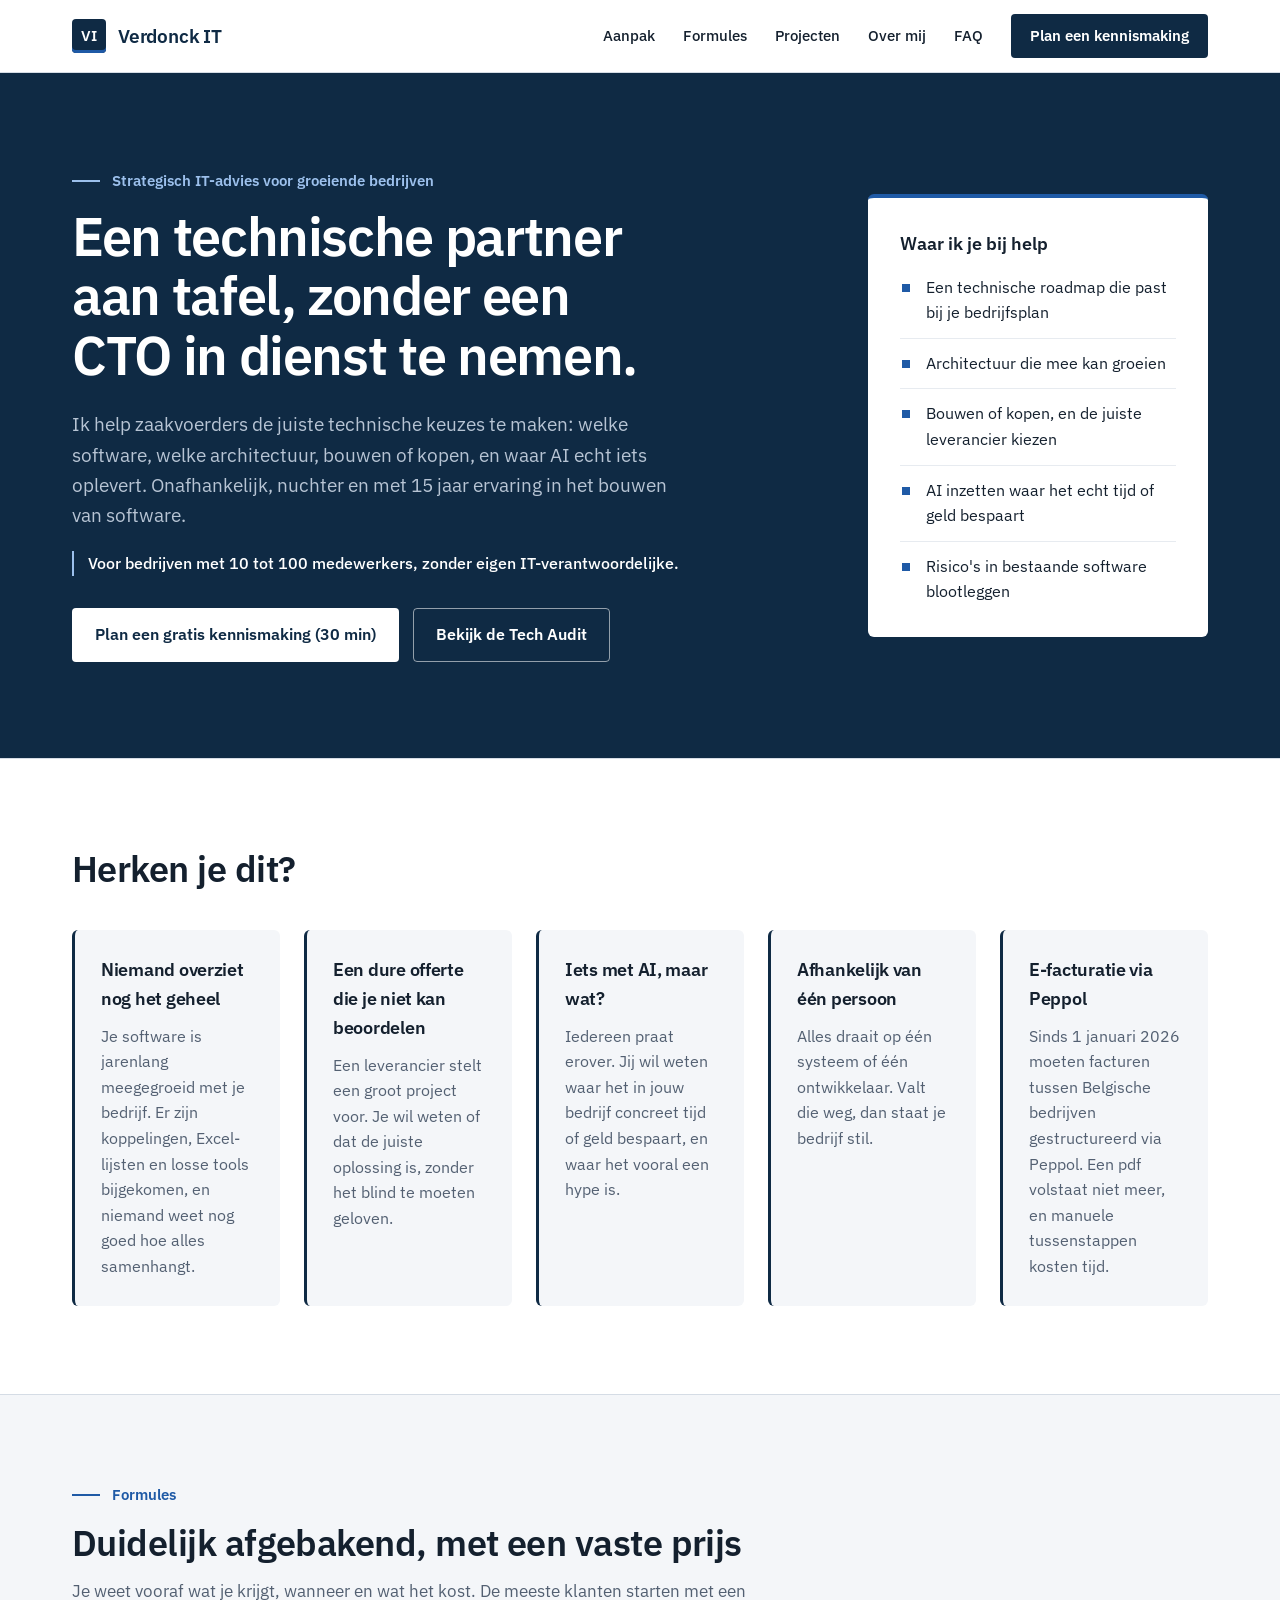
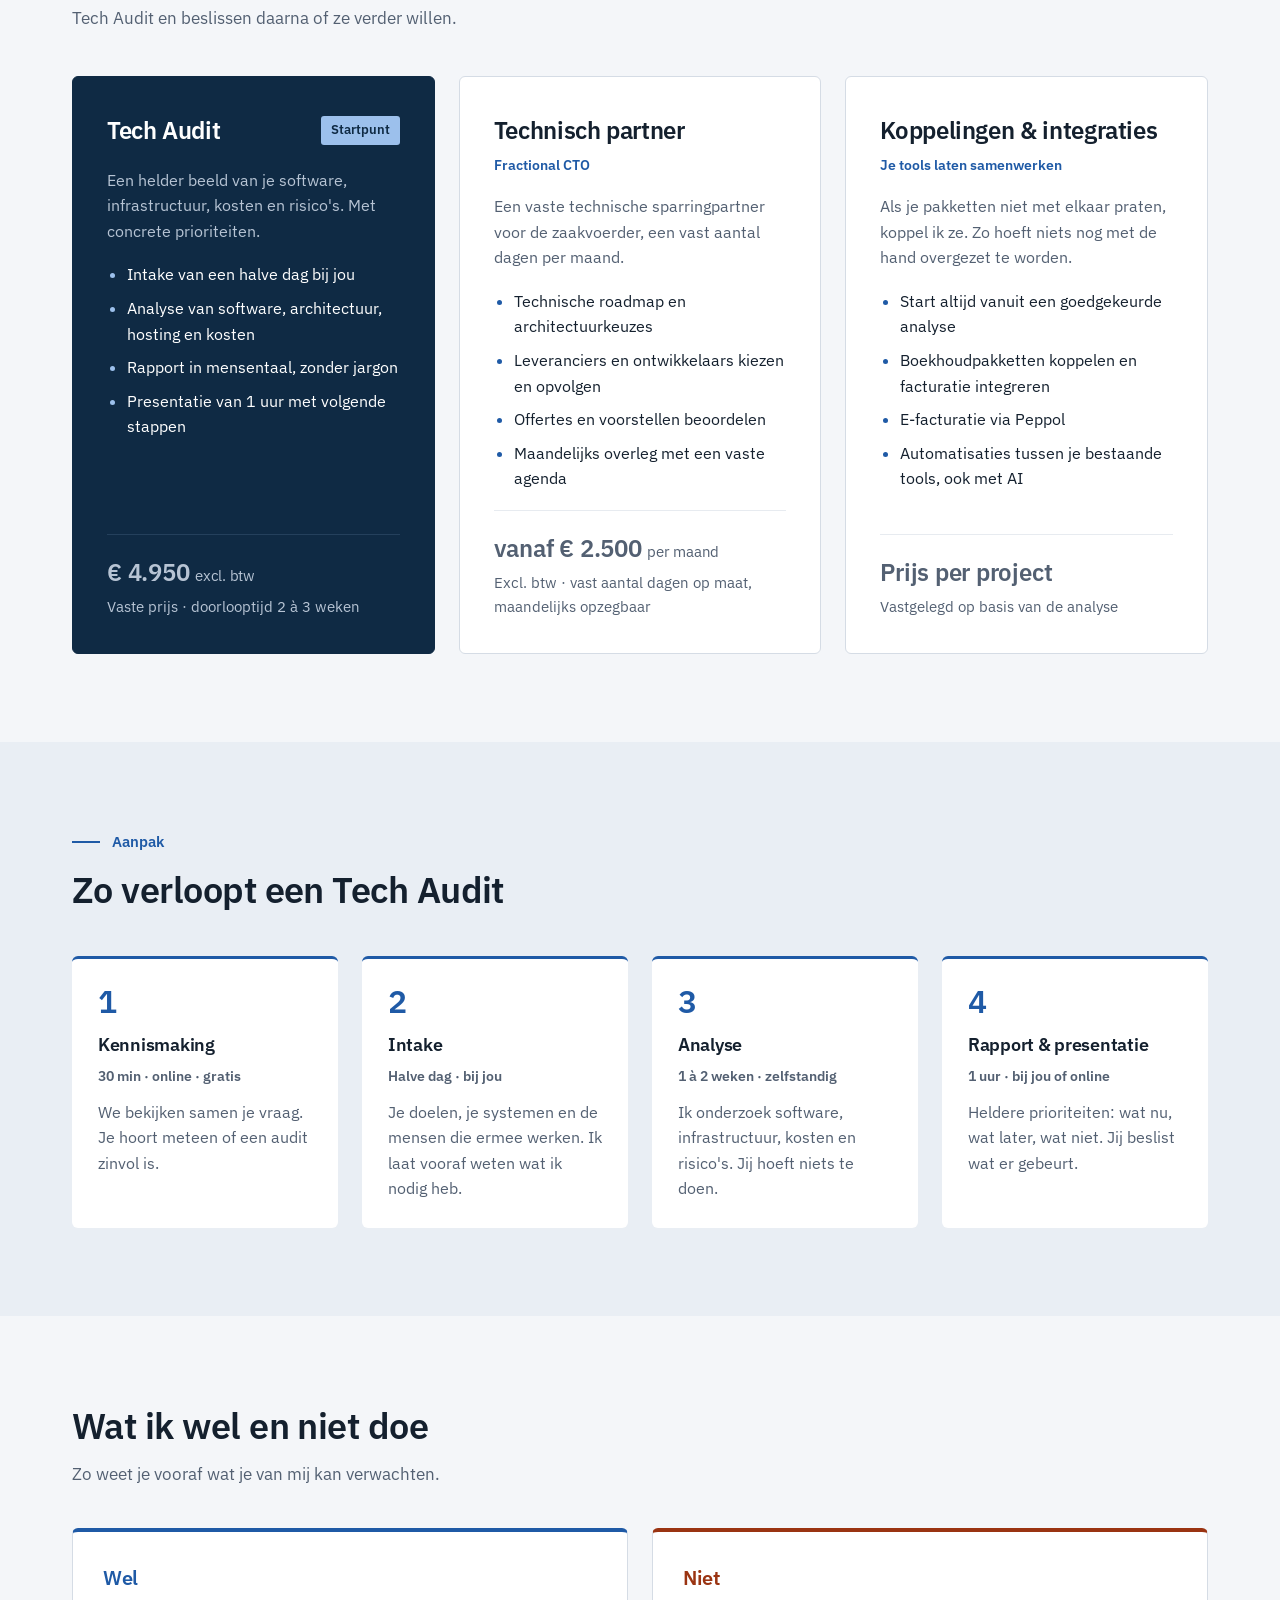
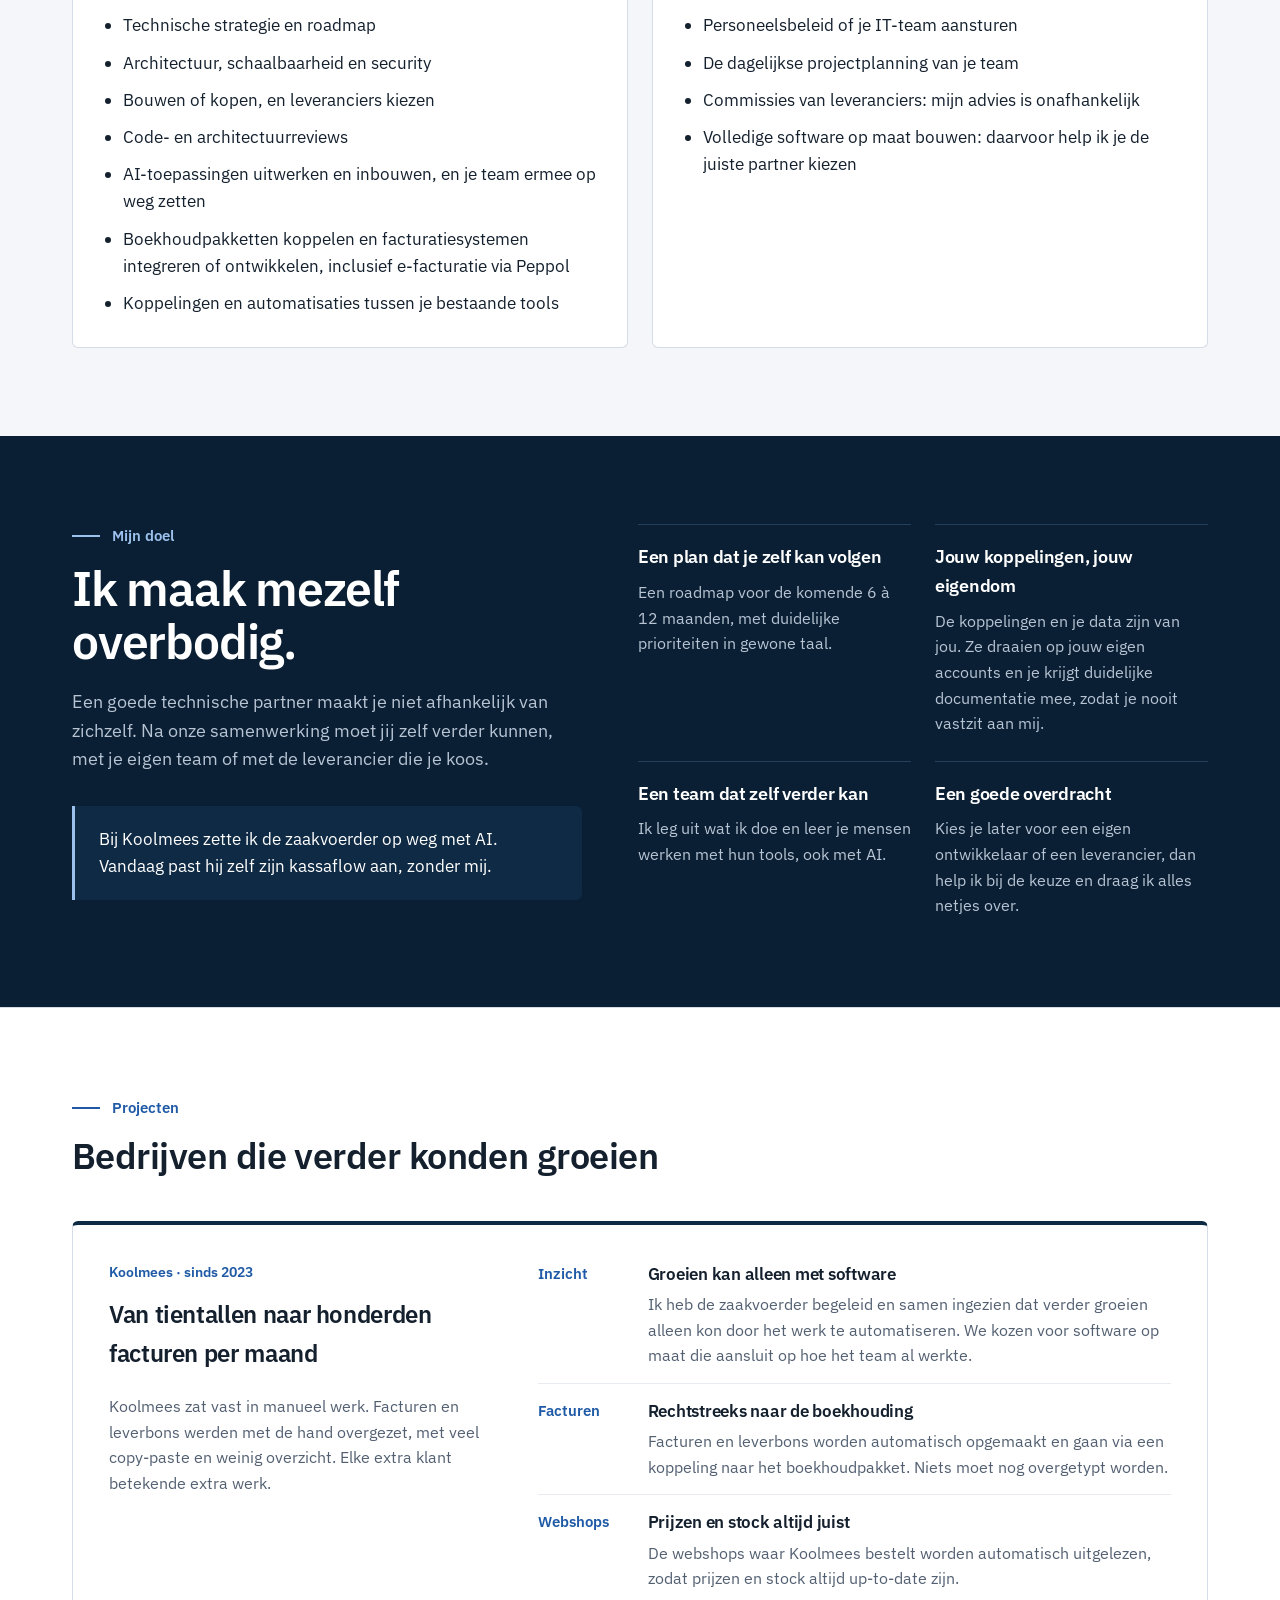
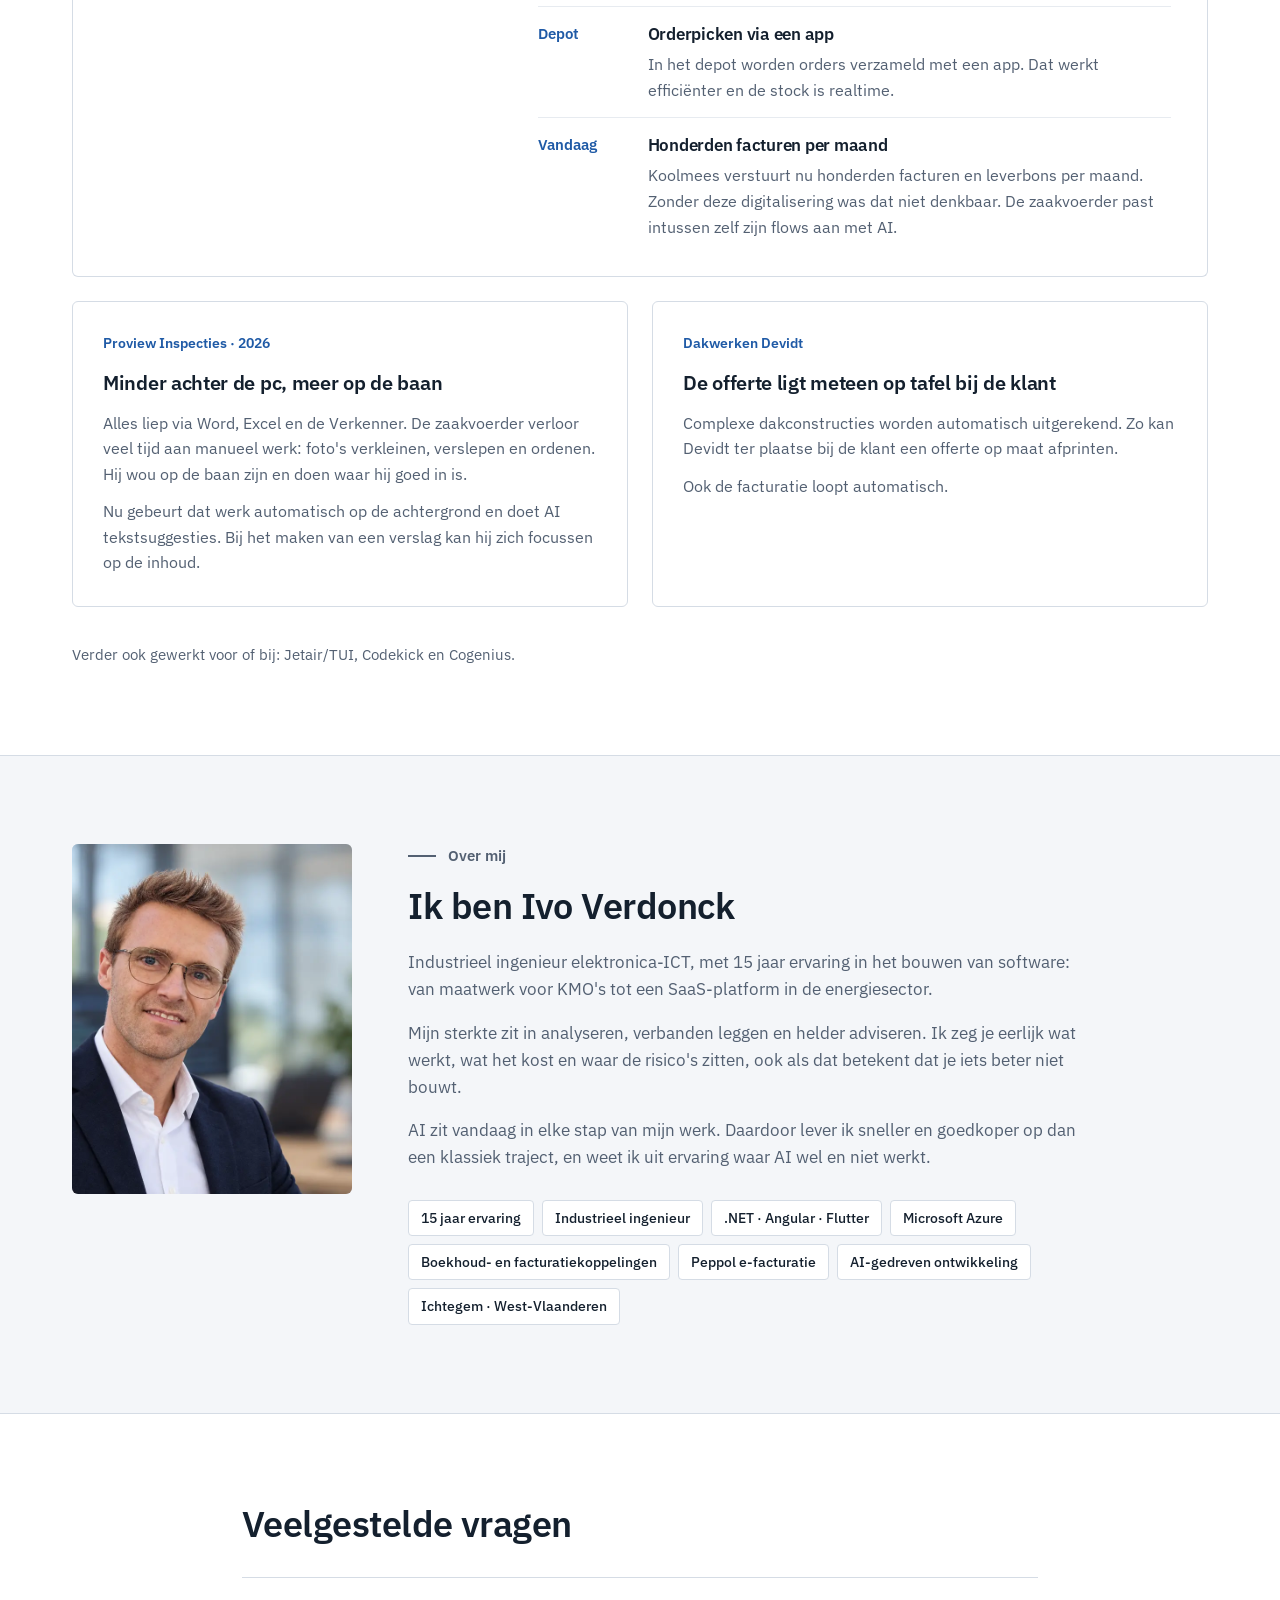
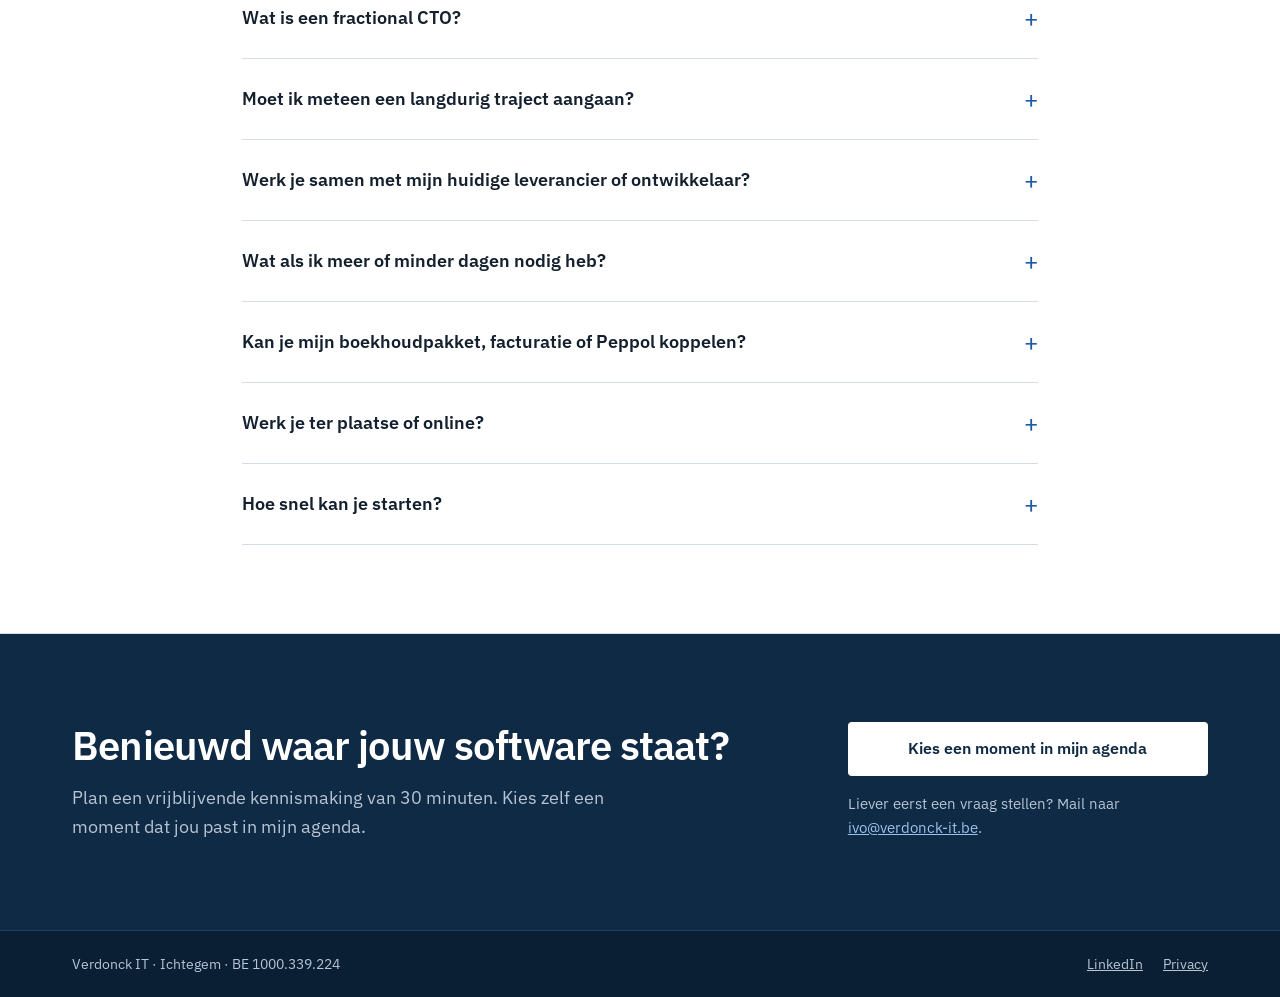
==== index.html @ 168a6f7f "Software op maat vervangen door koppelingen en integraties, corporate huisstijl en nieuwe favicon Co" ====
<!DOCTYPE html>
<html lang="nl">
<head>
  <meta charset="UTF-8">
  <meta name="viewport" content="width=device-width, initial-scale=1.0">
  <title>Verdonck IT · Strategisch IT-advies &amp; koppelingen voor KMO's</title>
  <meta name="description" content="Een technische partner aan tafel, zonder een CTO in dienst te nemen. Onafhankelijk IT-advies, Tech Audits en koppelingen tussen je tools voor KMO's in West-Vlaanderen.">
  <meta name="keywords" content="Verdonck IT, fractional CTO, IT-advies, tech audit, integraties, koppelingen, boekhoudkoppeling, facturatie, Peppol, e-facturatie, KMO, West-Vlaanderen, AI">
  <link rel="canonical" href="https://verdonck-it.be/">
  <link rel="icon" href="favicon.ico" sizes="any">
  <link rel="icon" href="favicon.svg" type="image/svg+xml">
  <link rel="apple-touch-icon" href="apple-touch-icon.png">
  <meta name="theme-color" content="#0F2A44">
  <meta property="og:type" content="website">
  <meta property="og:title" content="Verdonck IT · Strategisch IT-advies &amp; koppelingen">
  <meta property="og:description" content="Een technische partner aan tafel, zonder een CTO in dienst te nemen.">
  <meta property="og:url" content="https://verdonck-it.be/">
  <meta property="og:locale" content="nl_BE">
  <meta property="og:image" content="https://verdonck-it.be/assets/ivo.jpg">
  <link rel="preconnect" href="https://fonts.googleapis.com">
  <link rel="preconnect" href="https://fonts.gstatic.com" crossorigin>
  <link href="https://fonts.googleapis.com/css2?family=IBM+Plex+Sans:wght@400;500;600&display=swap" rel="stylesheet">
  <link rel="stylesheet" href="assets/site.css">
  <script type="application/ld+json">
  {
    "@context": "https://schema.org",
    "@type": "ProfessionalService",
    "name": "Verdonck IT",
    "url": "https://verdonck-it.be/",
    "email": "ivo@verdonck-it.be",
    "vatID": "BE1000339224",
    "founder": { "@type": "Person", "name": "Ivo Verdonck", "sameAs": "https://www.linkedin.com/in/ivoverdonck" },
    "address": { "@type": "PostalAddress", "addressLocality": "Ichtegem", "postalCode": "8480", "addressCountry": "BE" },
    "areaServed": "BE",
    "description": "Strategisch IT-advies, Tech Audits en koppelingen tussen bestaande tools voor groeiende bedrijven."
  }
  </script>
</head>
<body>
<a class="skip" href="#main">Naar de inhoud</a>

<header class="site-header">
  <nav class="container nav" aria-label="Hoofdmenu">
    <a href="#top" class="brand" aria-label="Verdonck IT, naar boven">
      <span class="brand-mark" aria-hidden="true">VI</span>
      <span class="brand-name">Verdonck IT</span>
    </a>
    <div class="nav-links">
      <a href="#aanpak">Aanpak</a>
      <a href="#formules">Formules</a>
      <a href="#projecten">Projecten</a>
      <a href="#over">Over mij</a>
      <a href="#faq">FAQ</a>
      <a href="https://cal.com/ivo-verdonck-w8bzwq/30min" class="btn btn-dark" target="_blank" rel="noopener">Plan een kennismaking</a>
    </div>
  </nav>
</header>

<main id="main">

  <!-- Hero -->
  <section id="top" class="hero-band">
  <div class="container hero">
    <div class="hero-main">
      <p class="eyebrow">Strategisch IT-advies voor groeiende bedrijven</p>
      <h1>Een technische partner aan tafel, zonder een CTO in dienst te nemen.</h1>
      <p class="intro">Ik help zaakvoerders de juiste technische keuzes te maken: welke software, welke architectuur, bouwen of kopen, en waar AI echt iets oplevert. Onafhankelijk, nuchter en met 15 jaar ervaring in het bouwen van software.</p>
      <p class="audience">Voor bedrijven met 10 tot 100 medewerkers, zonder eigen IT-verantwoordelijke.</p>
      <div class="actions">
        <a href="https://cal.com/ivo-verdonck-w8bzwq/30min" class="btn btn-primary" target="_blank" rel="noopener">Plan een gratis kennismaking (30 min)</a>
        <a href="#formules" class="btn btn-outline">Bekijk de Tech Audit</a>
      </div>
    </div>
    <aside class="help-card" aria-labelledby="help-title">
      <h2 id="help-title">Waar ik je bij help</h2>
      <ol class="help-list">
        <li>Een technische roadmap die past bij je bedrijfsplan</li>
        <li>Architectuur die mee kan groeien</li>
        <li>Bouwen of kopen, en de juiste leverancier kiezen</li>
        <li>AI inzetten waar het echt tijd of geld bespaart</li>
        <li>Risico's in bestaande software blootleggen</li>
      </ol>
    </aside>
  </div>
  </section>

  <!-- Herken je dit -->
  <section class="band">
    <div class="container section">
      <h2 class="h2" style="margin-bottom: 40px">Herken je dit?</h2>
      <div class="row problems">
        <div class="card-soft">
          <h3>Niemand overziet nog het geheel</h3>
          <p>Je software is jarenlang meegegroeid met je bedrijf. Er zijn koppelingen, Excel-lijsten en losse tools bijgekomen, en niemand weet nog goed hoe alles samenhangt.</p>
        </div>
        <div class="card-soft">
          <h3>Een dure offerte die je niet kan beoordelen</h3>
          <p>Een leverancier stelt een groot project voor. Je wil weten of dat de juiste oplossing is, zonder het blind te moeten geloven.</p>
        </div>
        <div class="card-soft">
          <h3>Iets met AI, maar wat?</h3>
          <p>Iedereen praat erover. Jij wil weten waar het in jouw bedrijf concreet tijd of geld bespaart, en waar het vooral een hype is.</p>
        </div>
        <div class="card-soft">
          <h3>Afhankelijk van één persoon</h3>
          <p>Alles draait op één systeem of één ontwikkelaar. Valt die weg, dan staat je bedrijf stil.</p>
        </div>
        <div class="card-soft">
          <h3>E-facturatie via Peppol</h3>
          <p>Sinds 1 januari 2026 moeten facturen tussen Belgische bedrijven gestructureerd via Peppol. Een pdf volstaat niet meer, en manuele tussenstappen kosten tijd.</p>
        </div>
      </div>
    </div>
  </section>

  <!-- Formules -->
  <section id="formules" class="container section">
    <p class="eyebrow">Formules</p>
    <h2 class="h2">Duidelijk afgebakend, met een vaste prijs</h2>
    <p class="lead">Je weet vooraf wat je krijgt, wanneer en wat het kost. De meeste klanten starten met een Tech Audit en beslissen daarna of ze verder willen.</p>
    <div class="row offers">

      <article class="card offer offer-featured">
        <div class="offer-top">
          <h3>Tech Audit</h3>
          <span class="badge">Startpunt</span>
        </div>
        <p>Een helder beeld van je software, infrastructuur, kosten en risico's. Met concrete prioriteiten.</p>
        <ul>
          <li>Intake van een halve dag bij jou</li>
          <li>Analyse van software, architectuur, hosting en kosten</li>
          <li>Rapport in mensentaal, zonder jargon</li>
          <li>Presentatie van 1 uur met volgende stappen</li>
        </ul>
        <div class="price">
          <p class="amount">€ 4.950 <small>excl. btw</small></p>
          <p class="note">Vaste prijs · doorlooptijd 2 à 3 weken</p>
        </div>
      </article>

      <article class="card offer">
        <div>
          <h3>Technisch partner</h3>
          <p class="sub">Fractional CTO</p>
        </div>
        <p>Een vaste technische sparringpartner voor de zaakvoerder, een vast aantal dagen per maand.</p>
        <ul>
          <li>Technische roadmap en architectuurkeuzes</li>
          <li>Leveranciers en ontwikkelaars kiezen en opvolgen</li>
          <li>Offertes en voorstellen beoordelen</li>
          <li>Maandelijks overleg met een vaste agenda</li>
        </ul>
        <div class="price">
          <p class="amount">vanaf € 2.500 <small>per maand</small></p>
          <p class="note">Excl. btw · vast aantal dagen op maat, maandelijks opzegbaar</p>
        </div>
      </article>

      <article class="card offer">
        <div>
          <h3>Koppelingen &amp; integraties</h3>
          <p class="sub">Je tools laten samenwerken</p>
        </div>
        <p>Als je pakketten niet met elkaar praten, koppel ik ze. Zo hoeft niets nog met de hand overgezet te worden.</p>
        <ul>
          <li>Start altijd vanuit een goedgekeurde analyse</li>
          <li>Boekhoudpakketten koppelen en facturatie integreren</li>
          <li>E-facturatie via Peppol</li>
          <li>Automatisaties tussen je bestaande tools, ook met AI</li>
        </ul>
        <div class="price">
          <p class="amount">Prijs per project</p>
          <p class="note">Vastgelegd op basis van de analyse</p>
        </div>
      </article>
    </div>
  </section>

  <!-- Aanpak -->
  <section id="aanpak" class="band-tint">
    <div class="container section">
      <p class="eyebrow">Aanpak</p>
      <h2 class="h2" style="margin-bottom: 44px">Zo verloopt een Tech Audit</h2>
      <div class="row steps">
        <div class="step">
          <p class="num">1</p>
          <h3>Kennismaking</h3>
          <p class="meta">30 min · online · gratis</p>
          <p>We bekijken samen je vraag. Je hoort meteen of een audit zinvol is.</p>
        </div>
        <div class="step">
          <p class="num">2</p>
          <h3>Intake</h3>
          <p class="meta">Halve dag · bij jou</p>
          <p>Je doelen, je systemen en de mensen die ermee werken. Ik laat vooraf weten wat ik nodig heb.</p>
        </div>
        <div class="step">
          <p class="num">3</p>
          <h3>Analyse</h3>
          <p class="meta">1 à 2 weken · zelfstandig</p>
          <p>Ik onderzoek software, infrastructuur, kosten en risico's. Jij hoeft niets te doen.</p>
        </div>
        <div class="step">
          <p class="num">4</p>
          <h3>Rapport &amp; presentatie</h3>
          <p class="meta">1 uur · bij jou of online</p>
          <p>Heldere prioriteiten: wat nu, wat later, wat niet. Jij beslist wat er gebeurt.</p>
        </div>
      </div>
    </div>
  </section>

  <!-- Wel / niet -->
  <section class="container section">
    <h2 class="h2">Wat ik wel en niet doe</h2>
    <p class="lead" style="margin-bottom: 40px">Zo weet je vooraf wat je van mij kan verwachten.</p>
    <div class="row scope">
      <div class="card yes">
        <h3>Wel</h3>
        <ul>
          <li>Technische strategie en roadmap</li>
          <li>Architectuur, schaalbaarheid en security</li>
          <li>Bouwen of kopen, en leveranciers kiezen</li>
          <li>Code- en architectuurreviews</li>
          <li>AI-toepassingen uitwerken en inbouwen, en je team ermee op weg zetten</li>
          <li>Boekhoudpakketten koppelen en facturatiesystemen integreren of ontwikkelen, inclusief e-facturatie via Peppol</li>
          <li>Koppelingen en automatisaties tussen je bestaande tools</li>
        </ul>
      </div>
      <div class="card no">
        <h3>Niet</h3>
        <ul>
          <li>Personeelsbeleid of je IT-team aansturen</li>
          <li>De dagelijkse projectplanning van je team</li>
          <li>Commissies van leveranciers: mijn advies is onafhankelijk</li>
          <li>Volledige software op maat bouwen: daarvoor help ik je de juiste partner kiezen</li>
        </ul>
      </div>
    </div>
  </section>

  <!-- Doel -->
  <section id="doel" class="goal">
    <div class="container section goal-inner">
      <div class="goal-main">
        <p class="eyebrow">Mijn doel</p>
        <h2 class="goal-title">Ik maak mezelf overbodig.</h2>
        <p class="goal-lead">Een goede technische partner maakt je niet afhankelijk van zichzelf. Na onze samenwerking moet jij zelf verder kunnen, met je eigen team of met de leverancier die je koos.</p>
        <blockquote class="goal-quote">
          <p>Bij Koolmees zette ik de zaakvoerder op weg met AI. Vandaag past hij zelf zijn kassaflow aan, zonder mij.</p>
        </blockquote>
      </div>
      <div class="goal-points">
        <div class="goal-point">
          <h3>Een plan dat je zelf kan volgen</h3>
          <p>Een roadmap voor de komende 6 à 12 maanden, met duidelijke prioriteiten in gewone taal.</p>
        </div>
        <div class="goal-point">
          <h3>Jouw koppelingen, jouw eigendom</h3>
          <p>De koppelingen en je data zijn van jou. Ze draaien op jouw eigen accounts en je krijgt duidelijke documentatie mee, zodat je nooit vastzit aan mij.</p>
        </div>
        <div class="goal-point">
          <h3>Een team dat zelf verder kan</h3>
          <p>Ik leg uit wat ik doe en leer je mensen werken met hun tools, ook met AI.</p>
        </div>
        <div class="goal-point">
          <h3>Een goede overdracht</h3>
          <p>Kies je later voor een eigen ontwikkelaar of een leverancier, dan help ik bij de keuze en draag ik alles netjes over.</p>
        </div>
      </div>
    </div>
  </section>

  <!-- Projecten -->
  <section id="projecten" class="band">
    <div class="container section">
      <p class="eyebrow">Projecten</p>
      <h2 class="h2" style="margin-bottom: 44px">Bedrijven die verder konden groeien</h2>
      <div class="row">

        <article class="card case-featured">
          <div class="case-intro">
            <p class="client">Koolmees · sinds 2023</p>
            <h3>Van tientallen naar honderden facturen per maand</h3>
            <p class="muted">Koolmees zat vast in manueel werk. Facturen en leverbons werden met de hand overgezet, met veel copy-paste en weinig overzicht. Elke extra klant betekende extra werk.</p>
          </div>
          <ol class="timeline">
            <li>
              <span class="when">Inzicht</span>
              <div>
                <h4>Groeien kan alleen met software</h4>
                <p>Ik heb de zaakvoerder begeleid en samen ingezien dat verder groeien alleen kon door het werk te automatiseren. We kozen voor software op maat die aansluit op hoe het team al werkte.</p>
              </div>
            </li>
            <li>
              <span class="when">Facturen</span>
              <div>
                <h4>Rechtstreeks naar de boekhouding</h4>
                <p>Facturen en leverbons worden automatisch opgemaakt en gaan via een koppeling naar het boekhoudpakket. Niets moet nog overgetypt worden.</p>
              </div>
            </li>
            <li>
              <span class="when">Webshops</span>
              <div>
                <h4>Prijzen en stock altijd juist</h4>
                <p>De webshops waar Koolmees bestelt worden automatisch uitgelezen, zodat prijzen en stock altijd up-to-date zijn.</p>
              </div>
            </li>
            <li>
              <span class="when">Depot</span>
              <div>
                <h4>Orderpicken via een app</h4>
                <p>In het depot worden orders verzameld met een app. Dat werkt efficiënter en de stock is realtime.</p>
              </div>
            </li>
            <li>
              <span class="when">Vandaag</span>
              <div>
                <h4>Honderden facturen per maand</h4>
                <p>Koolmees verstuurt nu honderden facturen en leverbons per maand. Zonder deze digitalisering was dat niet denkbaar. De zaakvoerder past intussen zelf zijn flows aan met AI.</p>
              </div>
            </li>
          </ol>
        </article>

        <article class="card case">
          <p class="client">Proview Inspecties · 2026</p>
          <h3>Minder achter de pc, meer op de baan</h3>
          <p>Alles liep via Word, Excel en de Verkenner. De zaakvoerder verloor veel tijd aan manueel werk: foto's verkleinen, verslepen en ordenen. Hij wou op de baan zijn en doen waar hij goed in is.</p>
          <p>Nu gebeurt dat werk automatisch op de achtergrond en doet AI tekstsuggesties. Bij het maken van een verslag kan hij zich focussen op de inhoud.</p>
        </article>

        <article class="card case">
          <p class="client">Dakwerken Devidt</p>
          <h3>De offerte ligt meteen op tafel bij de klant</h3>
          <p>Complexe dakconstructies worden automatisch uitgerekend. Zo kan Devidt ter plaatse bij de klant een offerte op maat afprinten.</p>
          <p>Ook de facturatie loopt automatisch.</p>
        </article>
      </div>
      <p class="also">Verder ook gewerkt voor of bij: Jetair/TUI, Codekick en Cogenius.</p>
    </div>
  </section>

  <!-- Over mij -->
  <section id="over" class="container section about">
    <div class="about-photo">
      <picture>
        <source srcset="assets/ivo.webp" type="image/webp">
        <img src="assets/ivo.jpg" alt="Portret van Ivo Verdonck" width="800" height="800" loading="lazy">
      </picture>
    </div>
    <div class="about-text">
      <p class="eyebrow">Over mij</p>
      <h2 class="h2" style="margin-bottom: 22px">Ik ben Ivo Verdonck</h2>
      <p>Industrieel ingenieur elektronica-ICT, met 15 jaar ervaring in het bouwen van software: van maatwerk voor KMO's tot een SaaS-platform in de energiesector.</p>
      <p>Mijn sterkte zit in analyseren, verbanden leggen en helder adviseren. Ik zeg je eerlijk wat werkt, wat het kost en waar de risico's zitten, ook als dat betekent dat je iets beter niet bouwt.</p>
      <p>AI zit vandaag in elke stap van mijn werk. Daardoor lever ik sneller en goedkoper op dan een klassiek traject, en weet ik uit ervaring waar AI wel en niet werkt.</p>
      <div class="chips">
        <span>15 jaar ervaring</span>
        <span>Industrieel ingenieur</span>
        <span>.NET · Angular · Flutter</span>
        <span>Microsoft Azure</span>
        <span>Boekhoud- en facturatiekoppelingen</span>
        <span>Peppol e-facturatie</span>
        <span>AI-gedreven ontwikkeling</span>
        <span>Ichtegem · West-Vlaanderen</span>
      </div>
    </div>
  </section>

  <!-- FAQ -->
  <section id="faq" class="band">
    <div class="container section faq">
      <h2 class="h2" style="margin-bottom: 32px">Veelgestelde vragen</h2>
      <details>
        <summary>Wat is een fractional CTO?</summary>
        <p>Een ervaren technisch adviseur die een deel van zijn tijd voor jouw bedrijf werkt. Je krijgt de technische visie van een CTO, zonder de kost van een voltijdse aanwerving.</p>
      </details>
      <details>
        <summary>Moet ik meteen een langdurig traject aangaan?</summary>
        <p>Nee. De meeste klanten starten met een Tech Audit. Daarna beslis je zelf of en hoe je verder wil.</p>
      </details>
      <details>
        <summary>Werk je samen met mijn huidige leverancier of ontwikkelaar?</summary>
        <p>Ja. Ik kom niet in hun plaats, maar help jou de juiste vragen te stellen en hun voorstellen te beoordelen.</p>
      </details>
      <details>
        <summary>Wat als ik meer of minder dagen nodig heb?</summary>
        <p>Dat stemmen we maandelijks af. Het aantal dagen ligt vooraf vast, zodat je nooit voor verrassingen staat.</p>
      </details>
      <details>
        <summary>Kan je mijn boekhoudpakket, facturatie of Peppol koppelen?</summary>
        <p>Ja. Ik heb ervaring met het koppelen van boekhoudpakketten en met het integreren en ontwikkelen van facturatiesystemen, en bouwde al meerdere Peppol-koppelingen voor e-facturatie. Zo hoeven facturen, klanten en betalingen niet meer met de hand overgezet te worden.</p>
      </details>
      <details>
        <summary>Werk je ter plaatse of online?</summary>
        <p>Allebei. De intake en de presentatie doe ik graag bij jou. De analyse en het opvolgoverleg kunnen online.</p>
      </details>
      <details>
        <summary>Hoe snel kan je starten?</summary>
        <p>Meestal binnen 2 weken na de kennismaking. Je krijgt meteen een concrete planning.</p>
      </details>
    </div>
  </section>

</main>

<!-- Contact -->
<section id="contact" class="contact">
  <div class="container section contact-inner">
    <div class="contact-main">
      <h2>Benieuwd waar jouw software staat?</h2>
      <p class="intro">Plan een vrijblijvende kennismaking van 30 minuten. Kies zelf een moment dat jou past in mijn agenda.</p>
    </div>
    <div class="contact-side">
      <a class="btn btn-light" href="https://cal.com/ivo-verdonck-w8bzwq/30min" target="_blank" rel="noopener">Kies een moment in mijn agenda</a>
      <p class="small">Liever eerst een vraag stellen? Mail naar <a href="mailto:ivo@verdonck-it.be?subject=Vraag%20Verdonck%20IT">ivo@verdonck-it.be</a>.</p>
    </div>
  </div>
  <footer class="site-footer">
    <div class="container footer-inner">
      <span>Verdonck IT · Ichtegem · BE 1000.339.224</span>
      <div class="footer-links">
        <a href="https://www.linkedin.com/in/ivoverdonck">LinkedIn</a>
        <a href="privacy-policy.html">Privacy</a>
      </div>
    </div>
  </footer>
</section>

</body>
</html>
---- assets/site.css ----
:root {
  --bg: #F4F6F9;
  --surface: #FFFFFF;
  --tint: #E9EEF4;
  --navy: #0F2A44;
  --navy-deep: #0A1F33;
  --navy-line: #24405C;
  --ink: #14202E;
  --muted: #536072;
  --line: #D5DCE5;
  --line-soft: #E7EBF0;
  --accent: #1F5AA6;
  --accent-dark: #17467F;
  --accent-light: #9CC0EC;
  --on-dark-muted: #B7C4D4;
  --warn: #9A3412;
  --radius: 6px;
  --font: 'IBM Plex Sans', system-ui, -apple-system, 'Segoe UI', sans-serif;
}

* { box-sizing: border-box; }
html { scroll-behavior: smooth; }
@media (prefers-reduced-motion: reduce) { html { scroll-behavior: auto; } }
body {
  margin: 0;
  background: var(--bg);
  color: var(--ink);
  font-family: var(--font);
  font-size: 17px;
  line-height: 1.6;
  -webkit-font-smoothing: antialiased;
}
h1, h2, h3, h4 { font-family: var(--font); font-weight: 600; letter-spacing: -0.015em; margin: 0; }
p { margin: 0; }
a { color: var(--accent); }
a:hover { color: var(--accent-dark); }
img { max-width: 100%; display: block; }
:focus-visible { outline: 2px solid var(--accent); outline-offset: 3px; }

.container { max-width: 1200px; margin: 0 auto; padding: 0 32px; }
.section { padding-top: 88px; padding-bottom: 88px; }
.band { background: var(--surface); border-top: 1px solid var(--line); border-bottom: 1px solid var(--line); }
.band-tint { background: var(--tint); }
.eyebrow { display: flex; align-items: center; gap: 12px; font-size: 15px; font-weight: 600; color: var(--accent); margin-bottom: 14px; }
.eyebrow::before { content: ""; width: 28px; height: 2px; background: currentColor; }
.h2 { font-size: clamp(28px, 3.6vw, 36px); line-height: 1.2; margin-bottom: 14px; }
.lead { color: var(--muted); max-width: 680px; margin-bottom: 44px; }
.muted { color: var(--muted); }
.row { display: flex; flex-wrap: wrap; gap: 24px; }
.row > * { flex: 1 1 300px; min-width: 0; }
.skip { position: absolute; left: -9999px; }
.skip:focus { left: 16px; top: 16px; background: var(--navy); color: #fff; padding: 8px 12px; z-index: 10; }

/* Buttons */
.btn { display: inline-flex; align-items: center; justify-content: center; min-height: 44px; padding: 13px 22px; border-radius: 4px; font-weight: 600; font-size: 16px; text-decoration: none; border: 1.5px solid transparent; transition: background .15s, color .15s, border-color .15s; }
.btn-primary { background: var(--accent); color: #fff; }
.btn-primary:hover { background: var(--accent-dark); color: #fff; }
.btn-outline { border-color: var(--navy); color: var(--navy); }
.btn-outline:hover { background: var(--navy); color: #fff; }
.btn-dark { background: var(--navy); color: #fff; padding: 9px 18px; font-size: 15px; }
.btn-dark:hover { background: var(--accent); color: #fff; }
.btn-light { background: #fff; color: var(--navy); }
.btn-light:hover { background: var(--accent-light); color: var(--navy); }

/* Header */
.site-header { border-bottom: 1px solid var(--line); background: var(--surface); position: sticky; top: 0; z-index: 5; }
.nav { display: flex; flex-wrap: wrap; align-items: center; justify-content: space-between; gap: 16px; padding-top: 14px; padding-bottom: 14px; }
.brand { display: flex; align-items: center; gap: 12px; text-decoration: none; color: var(--navy); }
.brand-mark { width: 34px; height: 34px; border-radius: 4px; background: var(--navy); color: #fff; display: flex; align-items: center; justify-content: center; font-weight: 600; font-size: 15px; letter-spacing: .02em; box-shadow: inset 0 -3px 0 var(--accent); }
.brand-name { font-weight: 600; font-size: 19px; letter-spacing: -0.01em; }
.nav-links { display: flex; flex-wrap: wrap; align-items: center; gap: 28px; font-size: 15px; font-weight: 500; }
.nav-links a:not(.btn) { color: var(--ink); text-decoration: none; }
.nav-links a:not(.btn):hover { color: var(--accent); }

/* Hero */
.hero-band { background: var(--navy); color: #fff; }
.hero { display: flex; flex-wrap: wrap; gap: 56px; align-items: center; padding-top: 96px; padding-bottom: 96px; }
.hero-main { flex: 999 1 560px; min-width: 0; }
.hero .eyebrow { color: var(--accent-light); }
.hero h1 { font-size: clamp(36px, 5vw, 54px); line-height: 1.1; letter-spacing: -0.025em; margin-bottom: 24px; max-width: 18ch; }
.hero .intro { font-size: 19px; color: var(--on-dark-muted); max-width: 620px; margin-bottom: 32px; }
.hero .audience { font-size: 16px; font-weight: 500; color: #fff; margin: -12px 0 32px; padding-left: 14px; border-left: 2px solid var(--accent-light); }
.hero .btn-primary { background: #fff; color: var(--navy); }
.hero .btn-primary:hover { background: var(--accent-light); color: var(--navy); }
.hero .btn-outline { border-color: rgba(255,255,255,.55); color: #fff; }
.hero .btn-outline:hover { background: #fff; border-color: #fff; color: var(--navy); }
.actions { display: flex; flex-wrap: wrap; gap: 14px; }
.help-card { flex: 1 1 340px; min-width: 0; background: var(--surface); color: var(--ink); border-radius: var(--radius); padding: 32px; border-top: 4px solid var(--accent); }
.help-card h2 { font-size: 18px; letter-spacing: 0; margin-bottom: 16px; }
.help-list { list-style: none; margin: 0; padding: 0; font-size: 16px; }
.help-list li { position: relative; padding: 12px 0 12px 26px; border-bottom: 1px solid var(--line-soft); }
.help-list li::before { content: ""; position: absolute; left: 2px; top: 21px; width: 8px; height: 8px; background: var(--accent); }
.help-list li:last-child { border-bottom: 0; padding-bottom: 0; }
.help-list li:first-child { padding-top: 0; }
.help-list li:first-child::before { top: 9px; }

/* Cards */
.card { background: var(--surface); border: 1px solid var(--line); border-radius: var(--radius); padding: 30px; }
.card-soft { background: var(--bg); border-radius: var(--radius); padding: 26px; border-left: 3px solid var(--navy); }
.card h3, .card-soft h3 { font-size: 18px; margin-bottom: 10px; }
.card p, .card-soft p { color: var(--muted); font-size: 16px; }
.problems > * { flex-basis: 200px; }

/* Offers */
.offers { align-items: stretch; }
.offer { display: flex; flex-direction: column; gap: 18px; padding: 34px; }
.offer h3 { font-size: 24px; margin: 0; }
.offer .sub { font-size: 14px; font-weight: 600; color: var(--accent); margin-top: 4px; }
.offer ul { margin: 0; padding-left: 20px; display: flex; flex-direction: column; gap: 8px; font-size: 16px; color: var(--ink); }
.offer ul li::marker { color: var(--accent); }
.offer .price { margin-top: auto; padding-top: 18px; border-top: 1px solid var(--line-soft); }
.offer .amount { font-size: 24px; font-weight: 600; letter-spacing: -0.01em; }
.offer .amount small { font-size: 15px; font-weight: 400; color: var(--muted); }
.offer .note { font-size: 15px; color: var(--muted); margin-top: 4px; }
.offer-featured { background: var(--navy); color: #fff; border-color: var(--navy); }
.offer-featured p, .offer-featured .note, .offer-featured .amount small { color: var(--on-dark-muted); }
.offer-featured ul { color: #fff; }
.offer-featured ul li::marker { color: var(--accent-light); }
.offer-featured .price { border-top-color: var(--navy-line); }
.offer-top { display: flex; justify-content: space-between; align-items: center; gap: 12px; flex-wrap: wrap; }
.badge { background: var(--accent-light); color: var(--navy); font-size: 13px; font-weight: 600; padding: 4px 10px; border-radius: 3px; }
.tiers { display: flex; flex-direction: column; gap: 6px; }
.tier { display: flex; justify-content: space-between; align-items: baseline; gap: 12px; font-size: 16px; }
.tier strong { font-size: 20px; }

/* Steps */
.steps > * { flex-basis: 240px; }
.step { background: var(--surface); border-radius: var(--radius); padding: 26px; border-top: 3px solid var(--accent); }
.step .num { font-size: 32px; font-weight: 600; color: var(--accent); margin-bottom: 14px; line-height: 1; }
.step h3 { font-size: 18px; margin-bottom: 6px; }
.step .meta { font-size: 14px; font-weight: 600; color: var(--muted); margin-bottom: 12px; }
.step p { color: var(--muted); font-size: 16px; }

/* Scope */
.scope ul { margin: 0; padding-left: 20px; display: flex; flex-direction: column; gap: 10px; }
.scope h3 { font-size: 20px; margin-bottom: 18px; }
.scope .yes { border-top: 4px solid var(--accent); }
.scope .no { border-top: 4px solid var(--warn); }
.scope .yes h3 { color: var(--accent); }
.scope .no h3 { color: var(--warn); }

/* Goal */
.goal { background: var(--navy-deep); color: #fff; }
.goal .eyebrow { color: var(--accent-light); }
.goal-inner { display: flex; flex-wrap: wrap; gap: 56px; align-items: flex-start; }
.goal-main { flex: 1 1 420px; min-width: 0; }
.goal-title { font-size: clamp(34px, 4.6vw, 48px); line-height: 1.1; letter-spacing: -0.025em; margin-bottom: 20px; }
.goal-lead { color: var(--on-dark-muted); font-size: 18px; max-width: 520px; }
.goal-quote { margin: 32px 0 0; padding: 20px 24px; background: var(--navy); border-left: 3px solid var(--accent-light); border-radius: 0 var(--radius) var(--radius) 0; }
.goal-quote p { font-size: 17px; color: #fff; }
.goal-points { flex: 1 1 480px; min-width: 0; display: flex; flex-wrap: wrap; gap: 24px; }
.goal-point { flex: 1 1 220px; min-width: 0; border-top: 1px solid var(--navy-line); padding-top: 18px; }
.goal-point h3 { font-size: 18px; margin-bottom: 8px; }
.goal-point p { color: var(--on-dark-muted); font-size: 16px; }

/* Cases */
.case { display: flex; flex-direction: column; gap: 12px; }
.case .client { font-size: 14px; font-weight: 600; color: var(--accent); }
.case h3 { font-size: 20px; margin: 0; }
.case-featured { flex-basis: 100%; display: flex; flex-wrap: wrap; gap: 32px; padding: 36px; border-top: 4px solid var(--navy); }
.case-featured .case-intro { flex: 1 1 320px; min-width: 0; display: flex; flex-direction: column; gap: 12px; }
.case-featured .client { font-size: 14px; font-weight: 600; color: var(--accent); }
.case-featured h3 { font-size: 24px; }
.timeline { flex: 2 1 480px; min-width: 0; list-style: none; margin: 0; padding: 0; display: flex; flex-direction: column; }
.timeline li { display: flex; gap: 18px; padding: 14px 0; border-bottom: 1px solid var(--line-soft); }
.timeline li:first-child { padding-top: 0; }
.timeline li:last-child { border-bottom: 0; padding-bottom: 0; }
.timeline .when { flex: 0 0 92px; font-size: 15px; font-weight: 600; color: var(--accent); padding-top: 1px; }
.timeline h4 { margin: 0 0 4px; font-size: 17px; }
.timeline p { color: var(--muted); font-size: 16px; }
.also { margin-top: 36px; font-size: 15px; color: var(--muted); }

/* About */
.about { display: flex; flex-wrap: wrap; gap: 56px; align-items: flex-start; }
.about-photo { flex: 1 1 280px; max-width: 380px; aspect-ratio: 4 / 5; background: var(--line); border-radius: var(--radius); overflow: hidden; }
.about-photo picture { width: 100%; height: 100%; }
.about-photo img { width: 100%; height: 100%; object-fit: cover; object-position: 30% center; }
.about-text { flex: 999 1 520px; min-width: 0; }
.about-text p { color: var(--muted); margin-bottom: 16px; max-width: 68ch; }
.chips { display: flex; flex-wrap: wrap; gap: 8px; margin-top: 28px; font-size: 14px; font-weight: 500; }
.chips span { background: var(--surface); border: 1px solid var(--line); border-radius: 4px; padding: 6px 12px; color: var(--ink); }

/* FAQ */
.faq { max-width: 860px; }
.faq details { border-top: 1px solid var(--line); padding: 18px 0; }
.faq details:last-child { border-bottom: 1px solid var(--line); }
.faq summary { font-size: 18px; font-weight: 600; cursor: pointer; list-style: none; display: flex; justify-content: space-between; gap: 16px; min-height: 44px; align-items: center; }
.faq summary::-webkit-details-marker { display: none; }
.faq summary::after { content: "+"; font-size: 24px; color: var(--accent); font-weight: 400; }
.faq details[open] summary::after { content: "–"; }
.faq details p { color: var(--muted); font-size: 16px; padding-top: 6px; max-width: 720px; }

/* Contact */
.contact { background: var(--navy); color: #fff; }
.contact-inner { display: flex; flex-wrap: wrap; gap: 48px; align-items: flex-start; justify-content: space-between; }
.contact h2 { font-size: clamp(30px, 4vw, 40px); line-height: 1.15; letter-spacing: -0.02em; margin-bottom: 16px; }
.contact .intro { color: var(--on-dark-muted); font-size: 18px; max-width: 560px; }
.contact-main { flex: 999 1 480px; min-width: 0; }
.contact-side { flex: 1 1 360px; min-width: 0; display: flex; flex-direction: column; gap: 16px; }
.contact-side a:not(.btn) { color: var(--accent-light); }
.contact-side .small { font-size: 15px; color: var(--on-dark-muted); }
.site-footer { border-top: 1px solid var(--navy-line); background: var(--navy-deep); }
.footer-inner { display: flex; flex-wrap: wrap; justify-content: space-between; gap: 12px; padding-top: 22px; padding-bottom: 22px; font-size: 14px; color: var(--on-dark-muted); }
.footer-inner a { color: var(--on-dark-muted); }
.footer-inner a:hover { color: #fff; }
.footer-links { display: flex; gap: 20px; flex-wrap: wrap; }

@media (max-width: 760px) {
  .container { padding: 0 20px; }
  .section { padding-top: 64px; padding-bottom: 64px; }
  .hero { padding-top: 56px; padding-bottom: 56px; gap: 40px; }
  .nav-links a:not(.btn) { display: none; }
  .case-featured { padding: 26px; }
  .timeline li { flex-direction: column; gap: 4px; }
  .timeline .when { flex-basis: auto; }
}
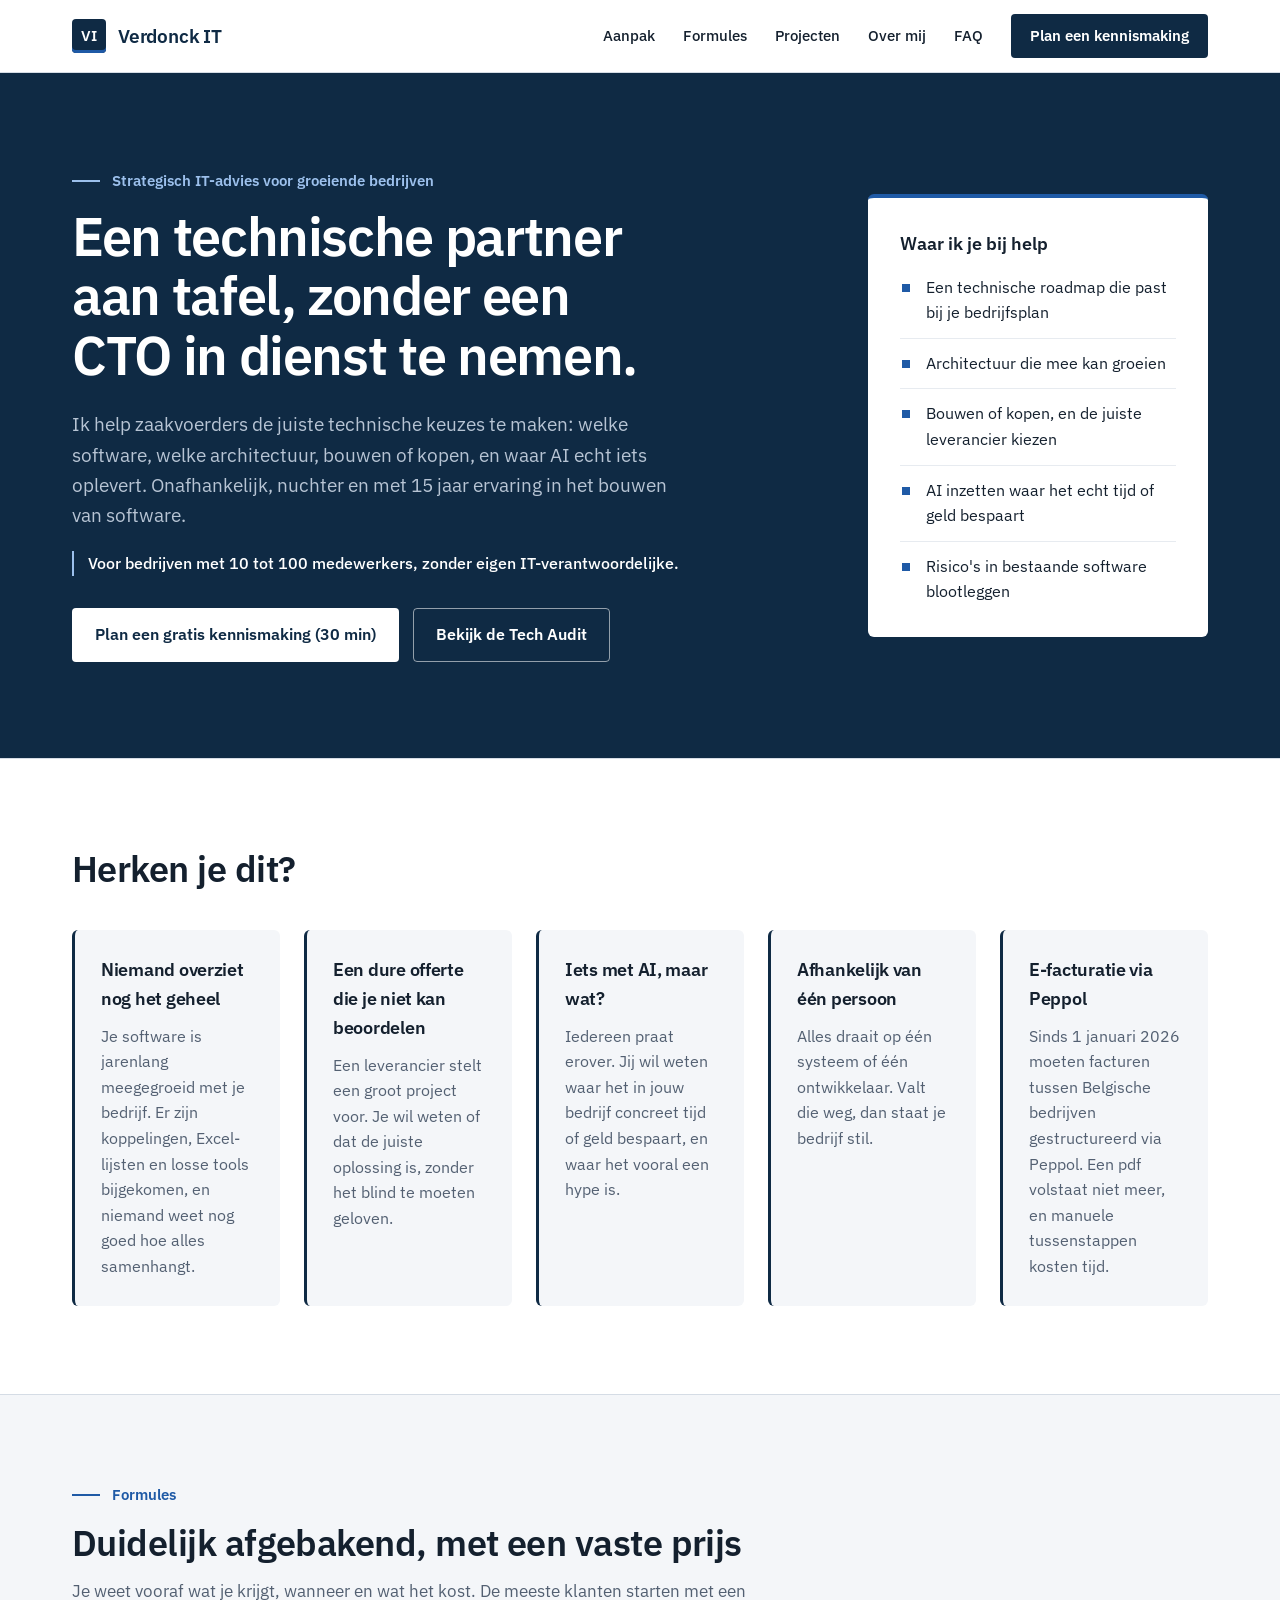
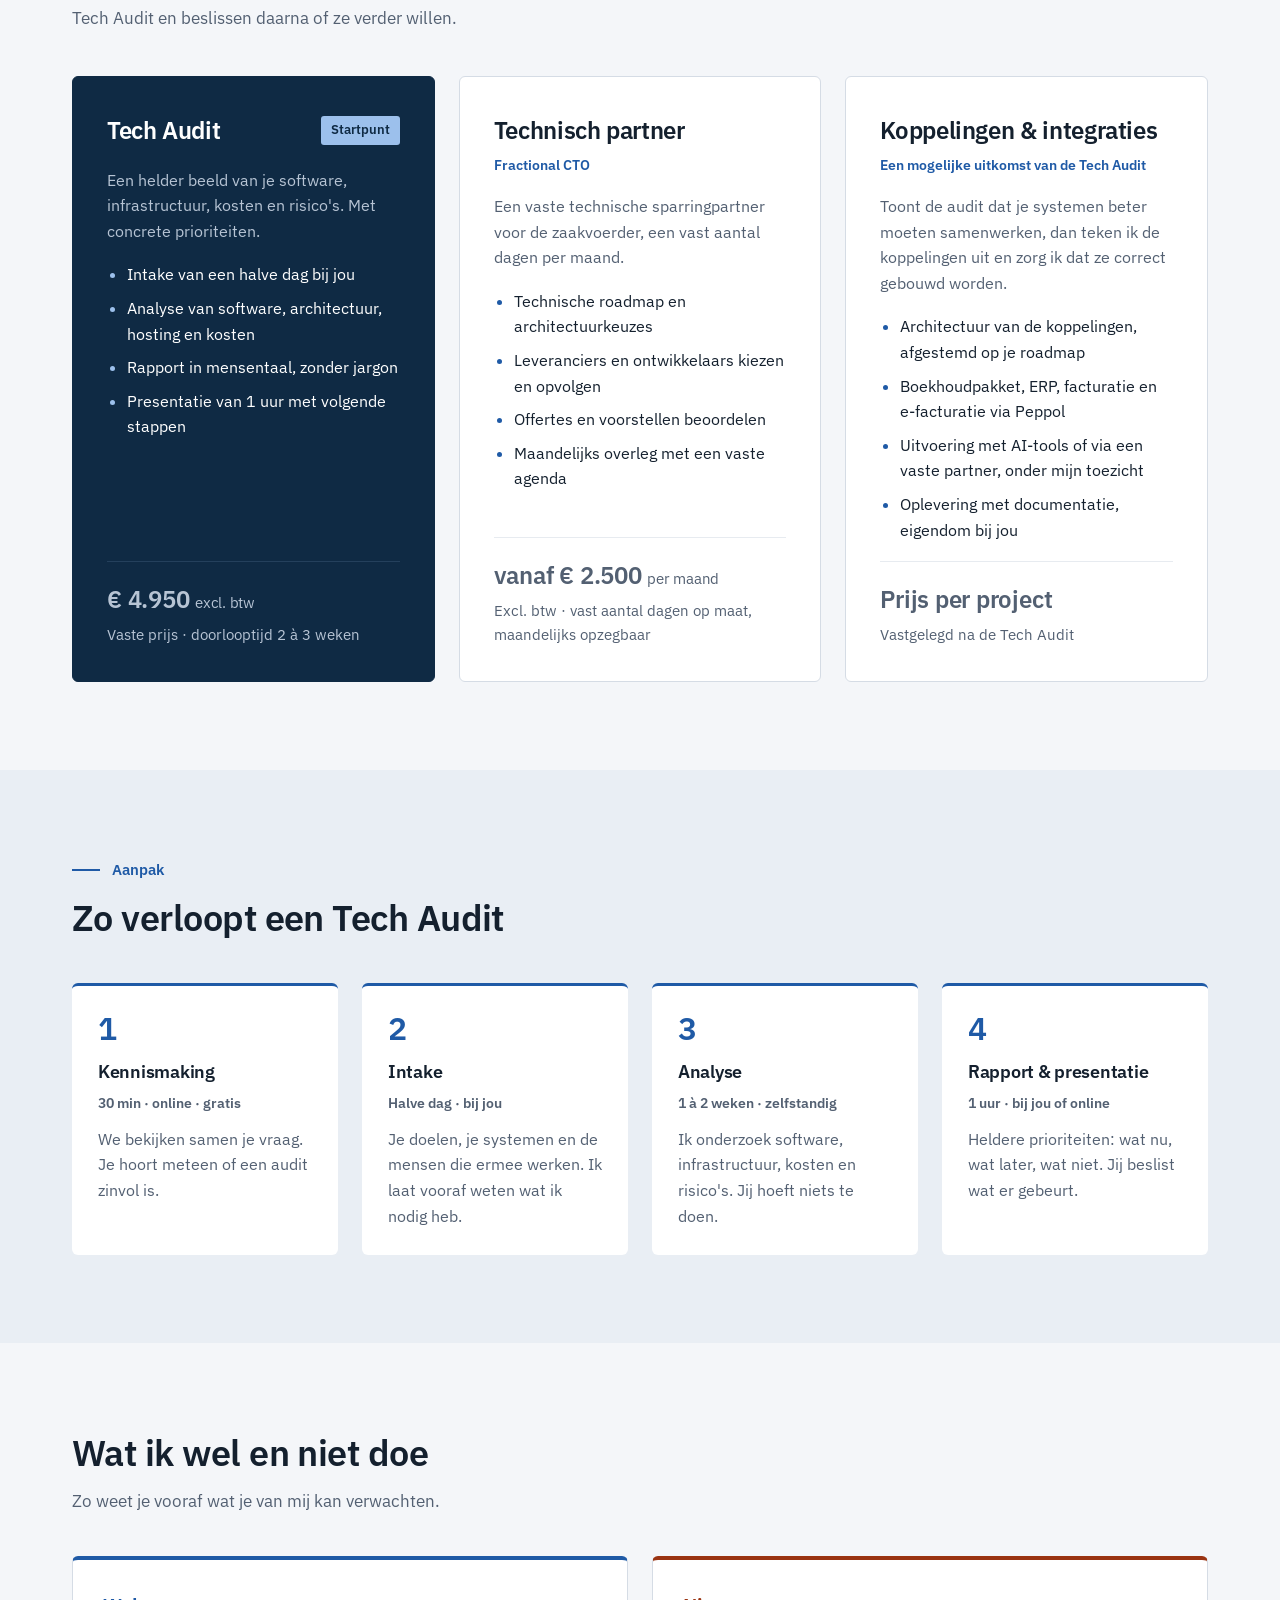
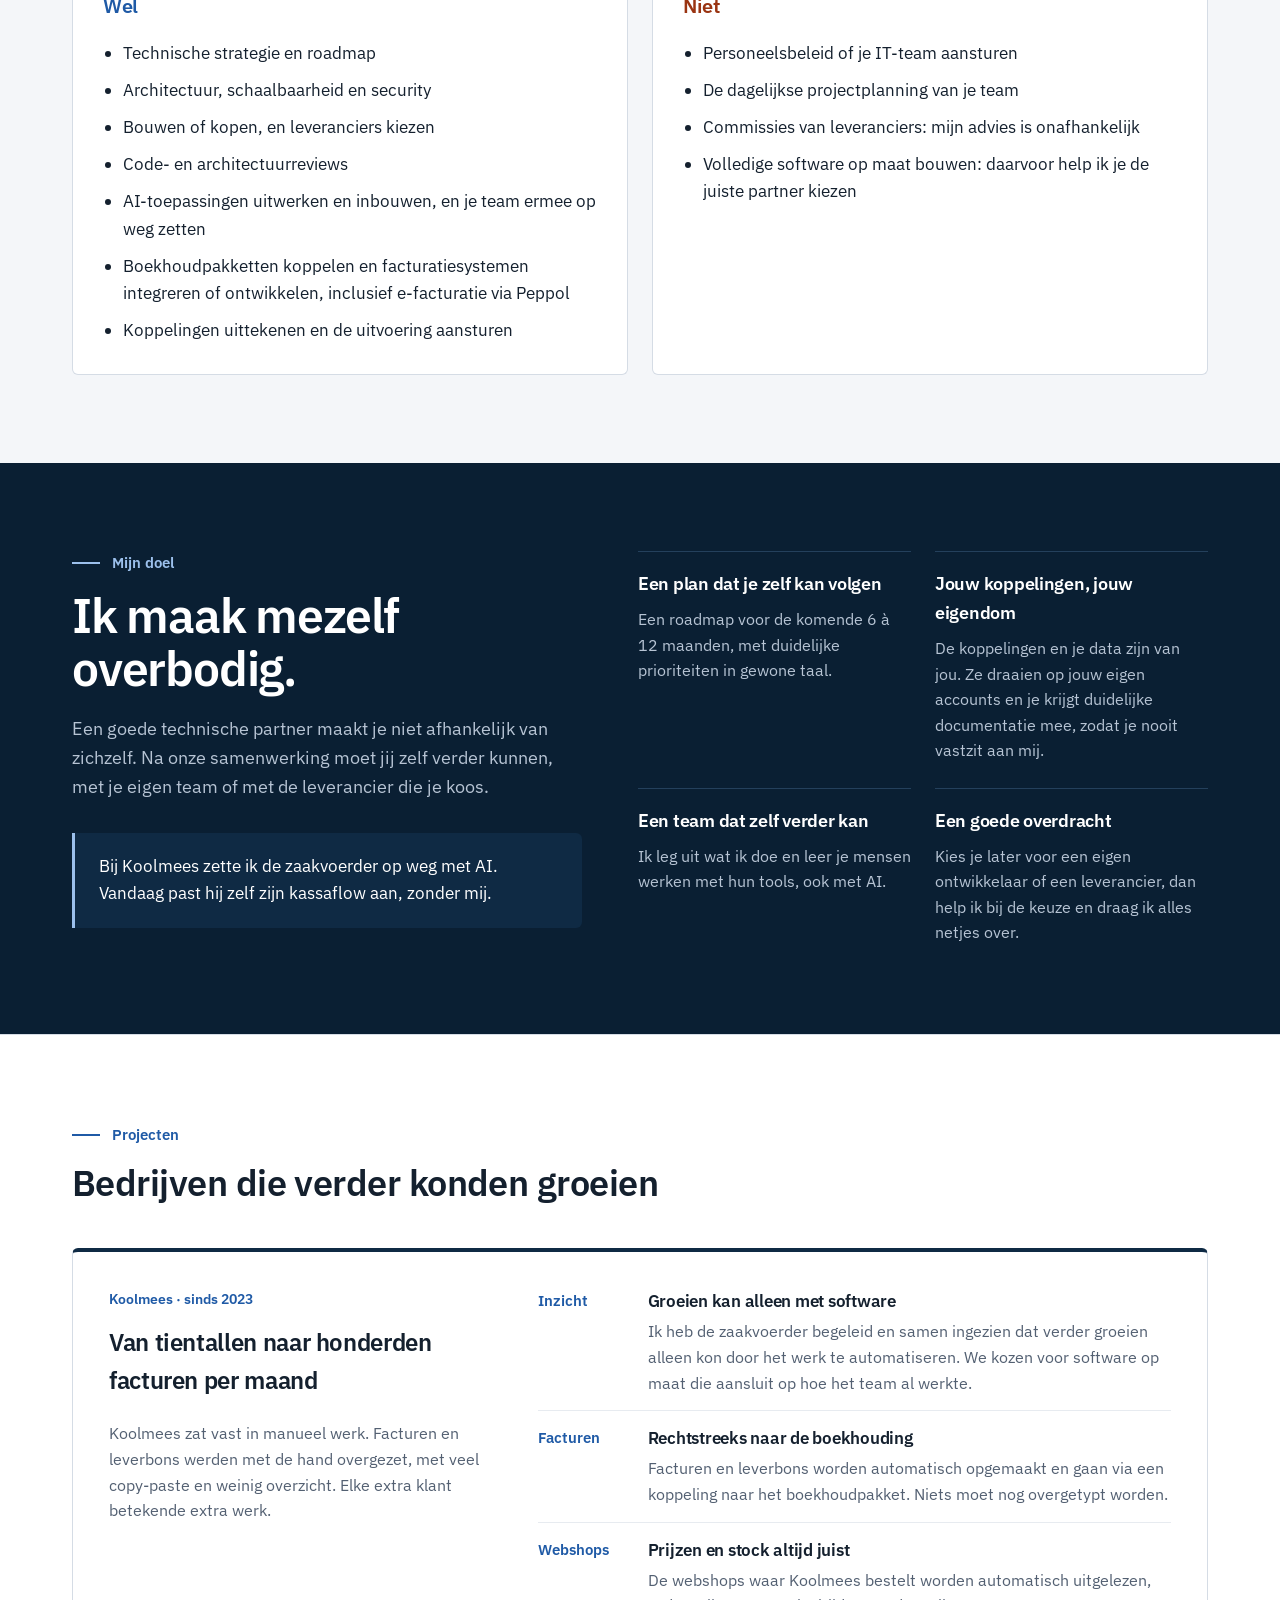
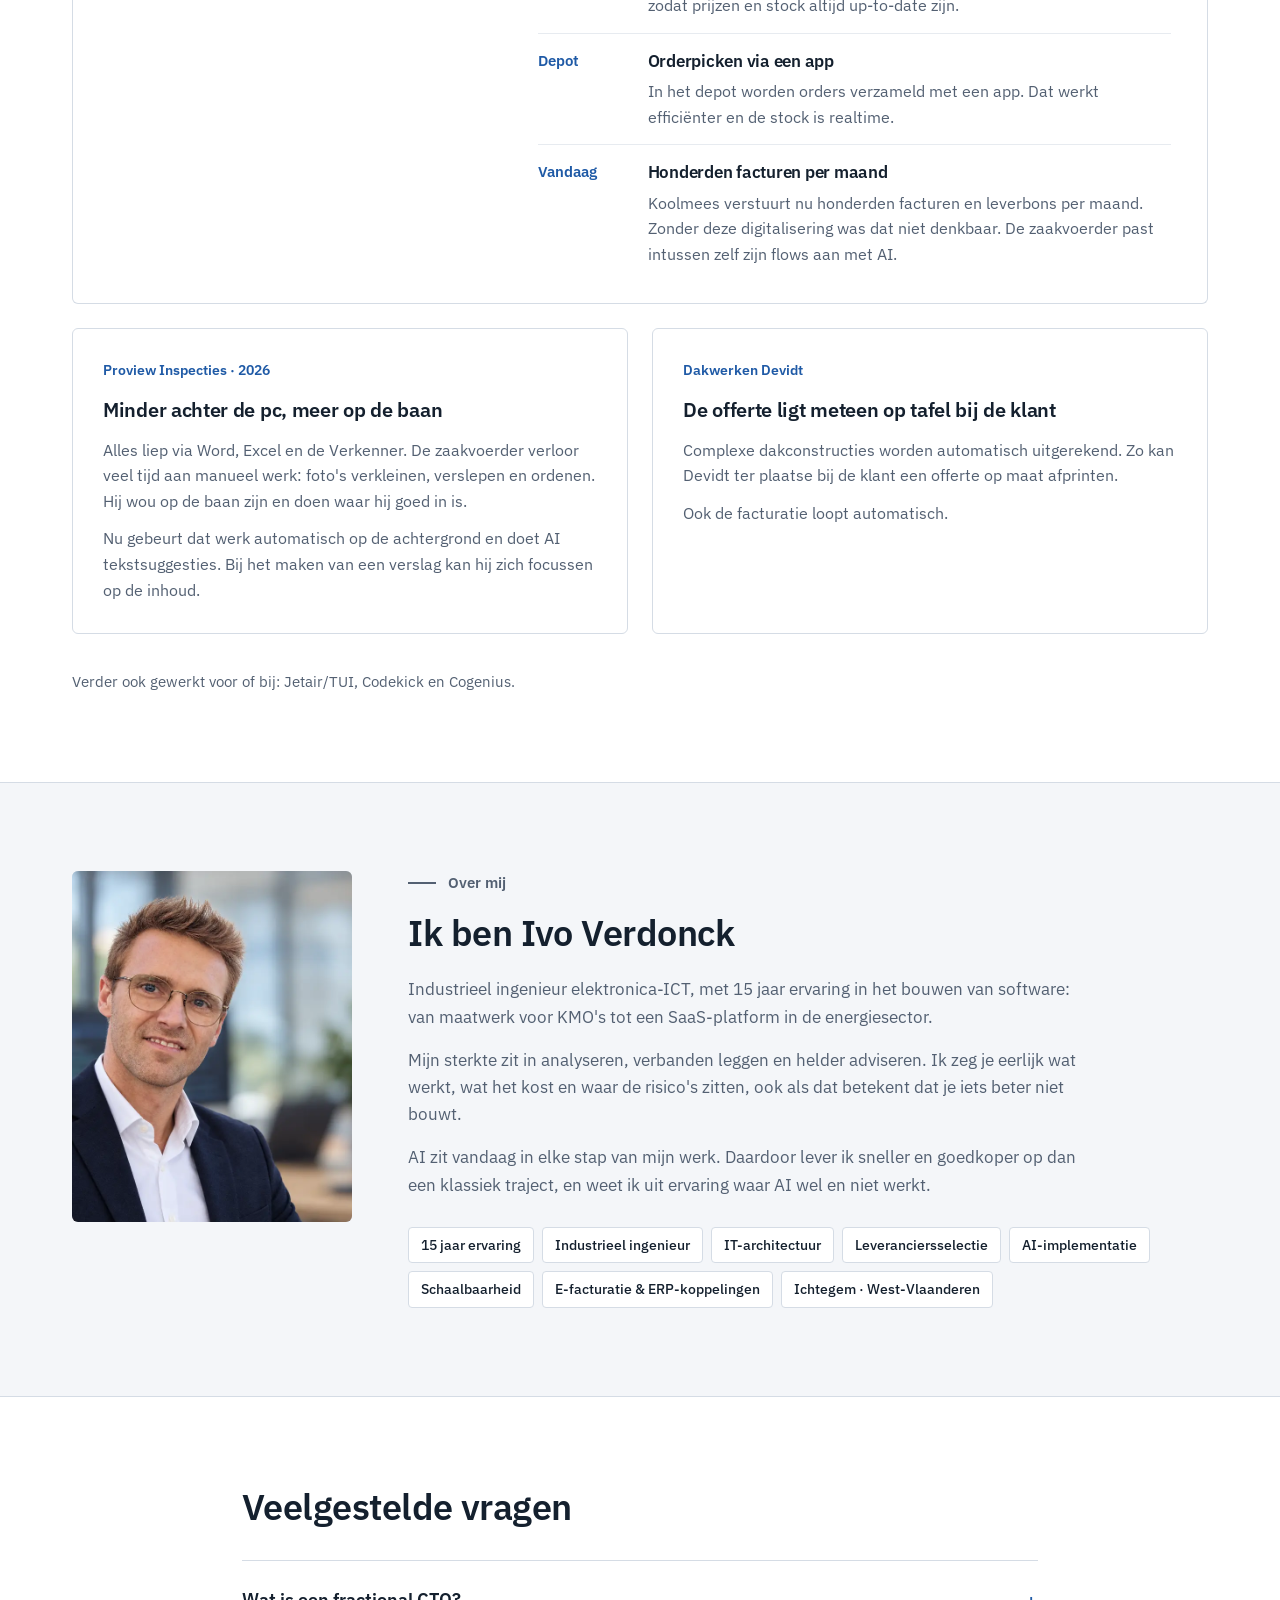
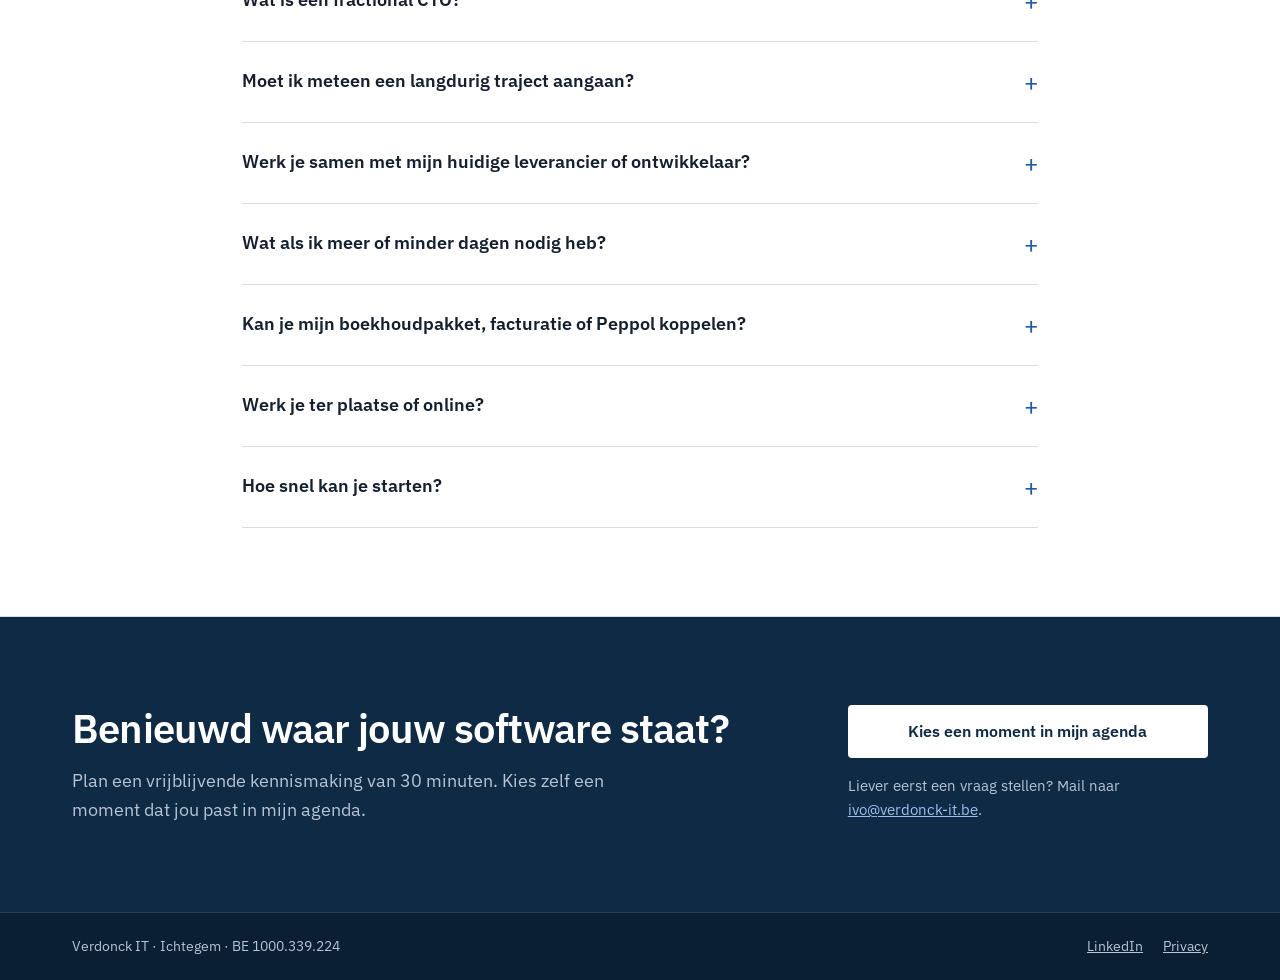
==== commit c1fe98f7: "Strategische thema's i.p.v. programmeertalen, integraties als uitkomst van de Tech Audit Co-Authored" ====
--- a/index.html
+++ b/index.html
@@ -159,18 +159,18 @@
       <article class="card offer">
         <div>
           <h3>Koppelingen &amp; integraties</h3>
-          <p class="sub">Je tools laten samenwerken</p>
-        </div>
-        <p>Als je pakketten niet met elkaar praten, koppel ik ze. Zo hoeft niets nog met de hand overgezet te worden.</p>
+          <p class="sub">Een mogelijke uitkomst van de Tech Audit</p>
+        </div>
+        <p>Toont de audit dat je systemen beter moeten samenwerken, dan teken ik de koppelingen uit en zorg ik dat ze correct gebouwd worden.</p>
         <ul>
-          <li>Start altijd vanuit een goedgekeurde analyse</li>
-          <li>Boekhoudpakketten koppelen en facturatie integreren</li>
-          <li>E-facturatie via Peppol</li>
-          <li>Automatisaties tussen je bestaande tools, ook met AI</li>
+          <li>Architectuur van de koppelingen, afgestemd op je roadmap</li>
+          <li>Boekhoudpakket, ERP, facturatie en e-facturatie via Peppol</li>
+          <li>Uitvoering met AI-tools of via een vaste partner, onder mijn toezicht</li>
+          <li>Oplevering met documentatie, eigendom bij jou</li>
         </ul>
         <div class="price">
           <p class="amount">Prijs per project</p>
-          <p class="note">Vastgelegd op basis van de analyse</p>
+          <p class="note">Vastgelegd na de Tech Audit</p>
         </div>
       </article>
     </div>
@@ -224,7 +224,7 @@
           <li>Code- en architectuurreviews</li>
           <li>AI-toepassingen uitwerken en inbouwen, en je team ermee op weg zetten</li>
           <li>Boekhoudpakketten koppelen en facturatiesystemen integreren of ontwikkelen, inclusief e-facturatie via Peppol</li>
-          <li>Koppelingen en automatisaties tussen je bestaande tools</li>
+          <li>Koppelingen uittekenen en de uitvoering aansturen</li>
         </ul>
       </div>
       <div class="card no">
@@ -358,11 +358,11 @@
       <div class="chips">
         <span>15 jaar ervaring</span>
         <span>Industrieel ingenieur</span>
-        <span>.NET · Angular · Flutter</span>
-        <span>Microsoft Azure</span>
-        <span>Boekhoud- en facturatiekoppelingen</span>
-        <span>Peppol e-facturatie</span>
-        <span>AI-gedreven ontwikkeling</span>
+        <span>IT-architectuur</span>
+        <span>Leveranciersselectie</span>
+        <span>AI-implementatie</span>
+        <span>Schaalbaarheid</span>
+        <span>E-facturatie &amp; ERP-koppelingen</span>
         <span>Ichtegem · West-Vlaanderen</span>
       </div>
     </div>
@@ -390,7 +390,7 @@
       </details>
       <details>
         <summary>Kan je mijn boekhoudpakket, facturatie of Peppol koppelen?</summary>
-        <p>Ja. Ik heb ervaring met het koppelen van boekhoudpakketten en met het integreren en ontwikkelen van facturatiesystemen, en bouwde al meerdere Peppol-koppelingen voor e-facturatie. Zo hoeven facturen, klanten en betalingen niet meer met de hand overgezet te worden.</p>
+        <p>Ja. Meestal komt die nood naar boven tijdens de Tech Audit. Ik teken de koppeling uit en zorg voor de uitvoering, met AI-tools of via een vaste partner. Ik heb al meerdere boekhoud-, facturatie- en Peppol-koppelingen opgezet. Zo hoeven facturen, klanten en betalingen niet meer met de hand overgezet te worden.</p>
       </details>
       <details>
         <summary>Werk je ter plaatse of online?</summary>
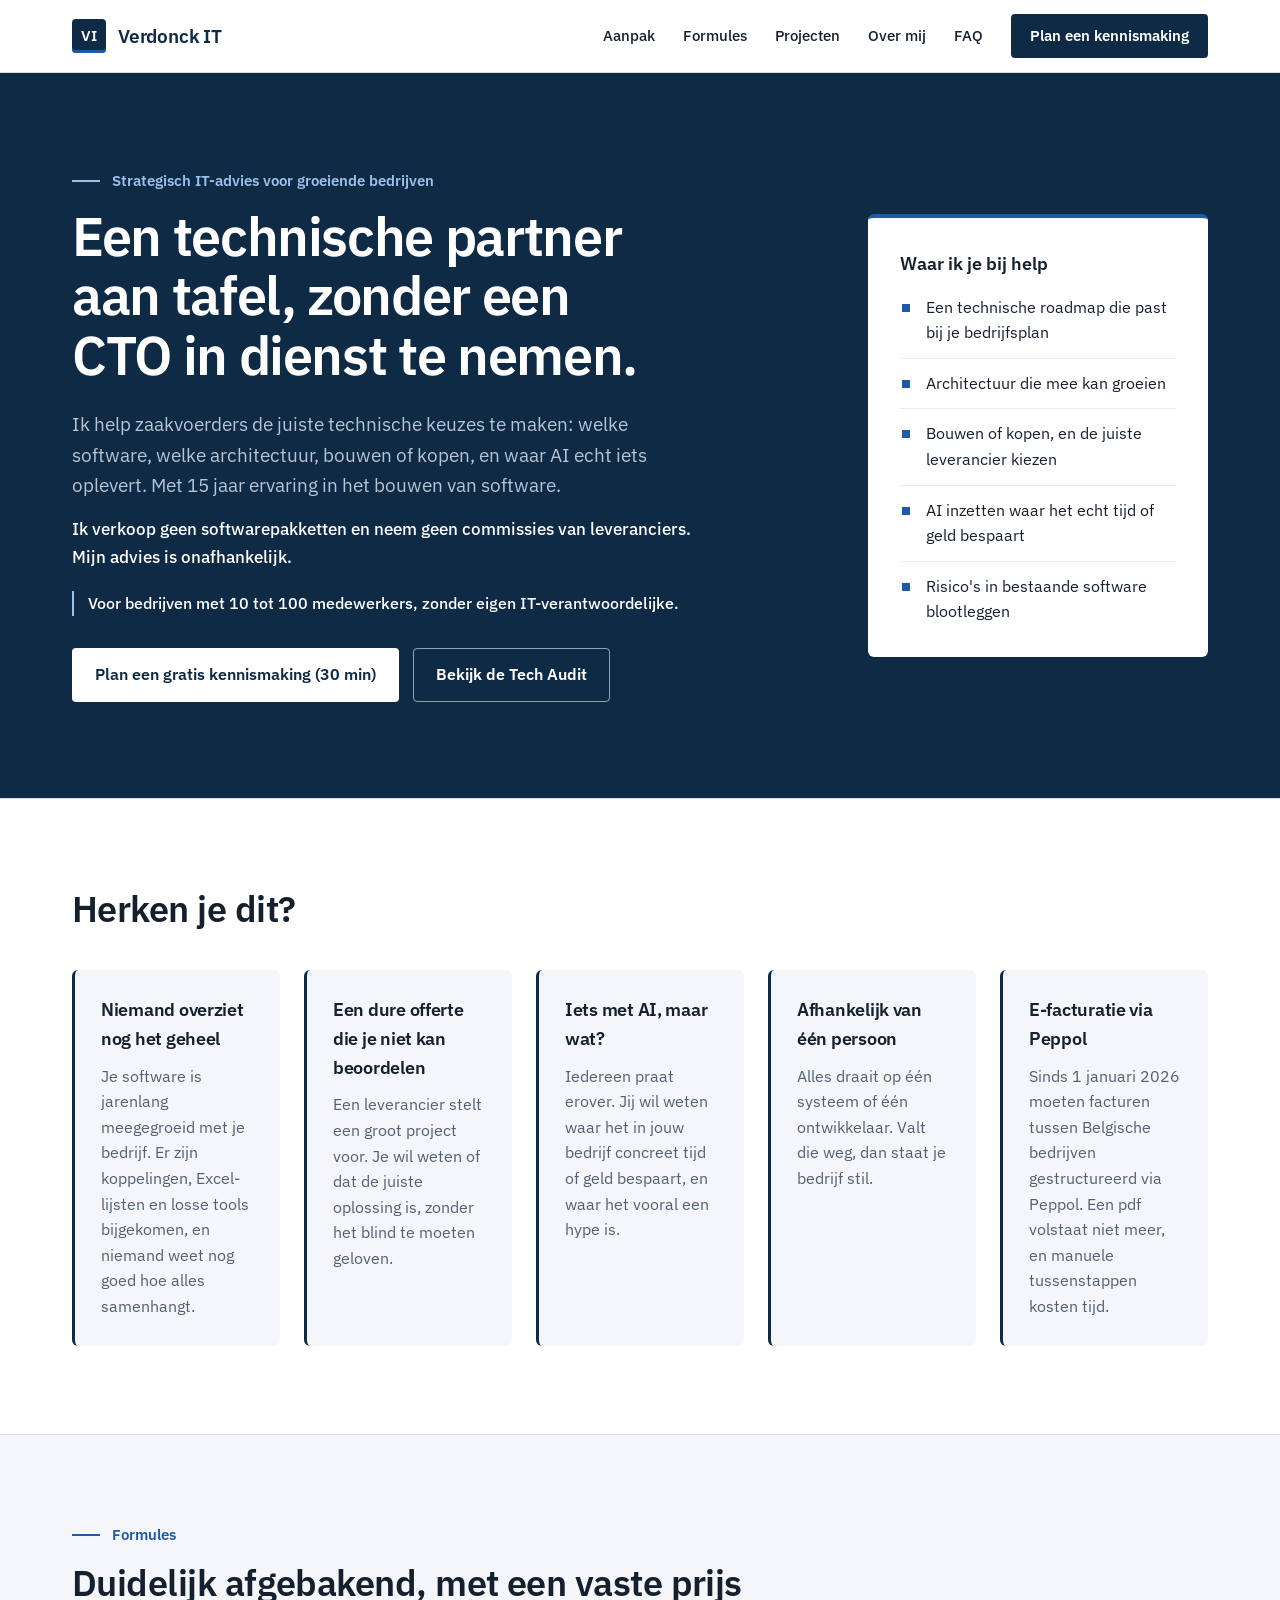
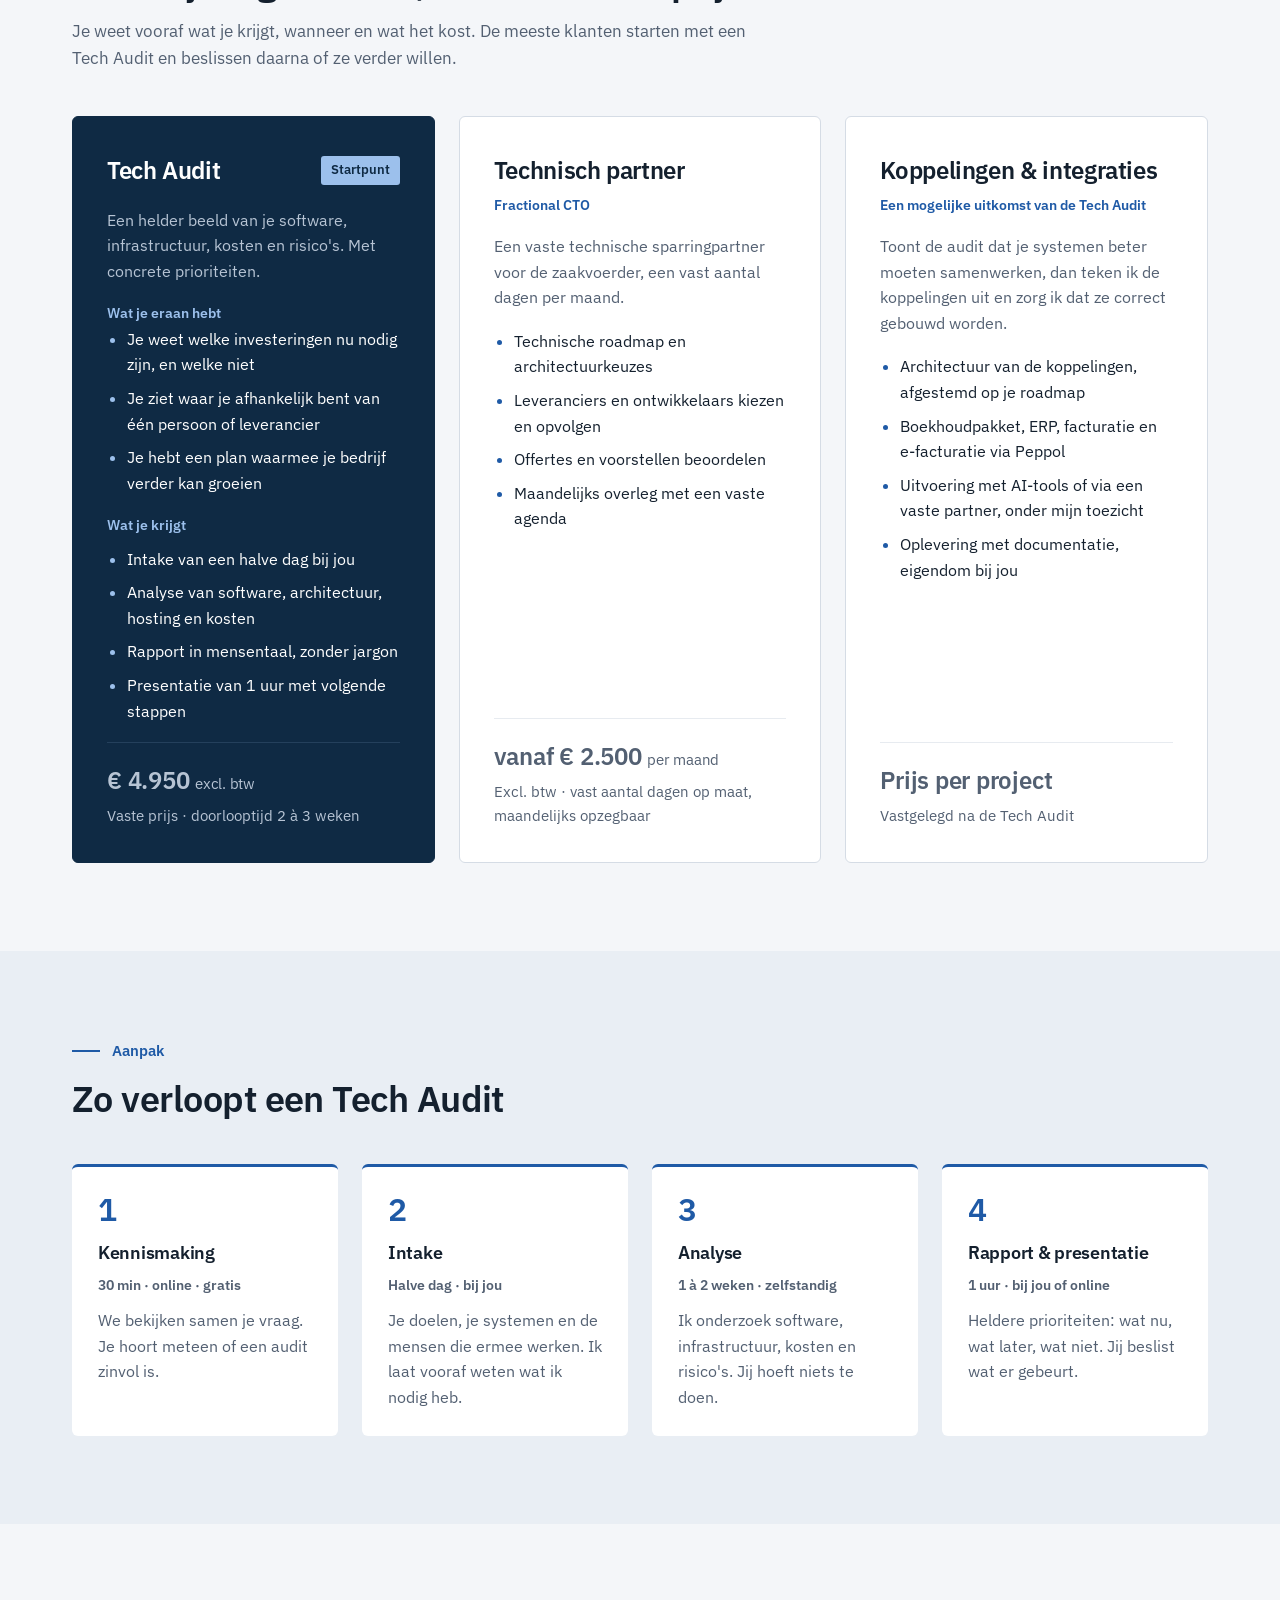
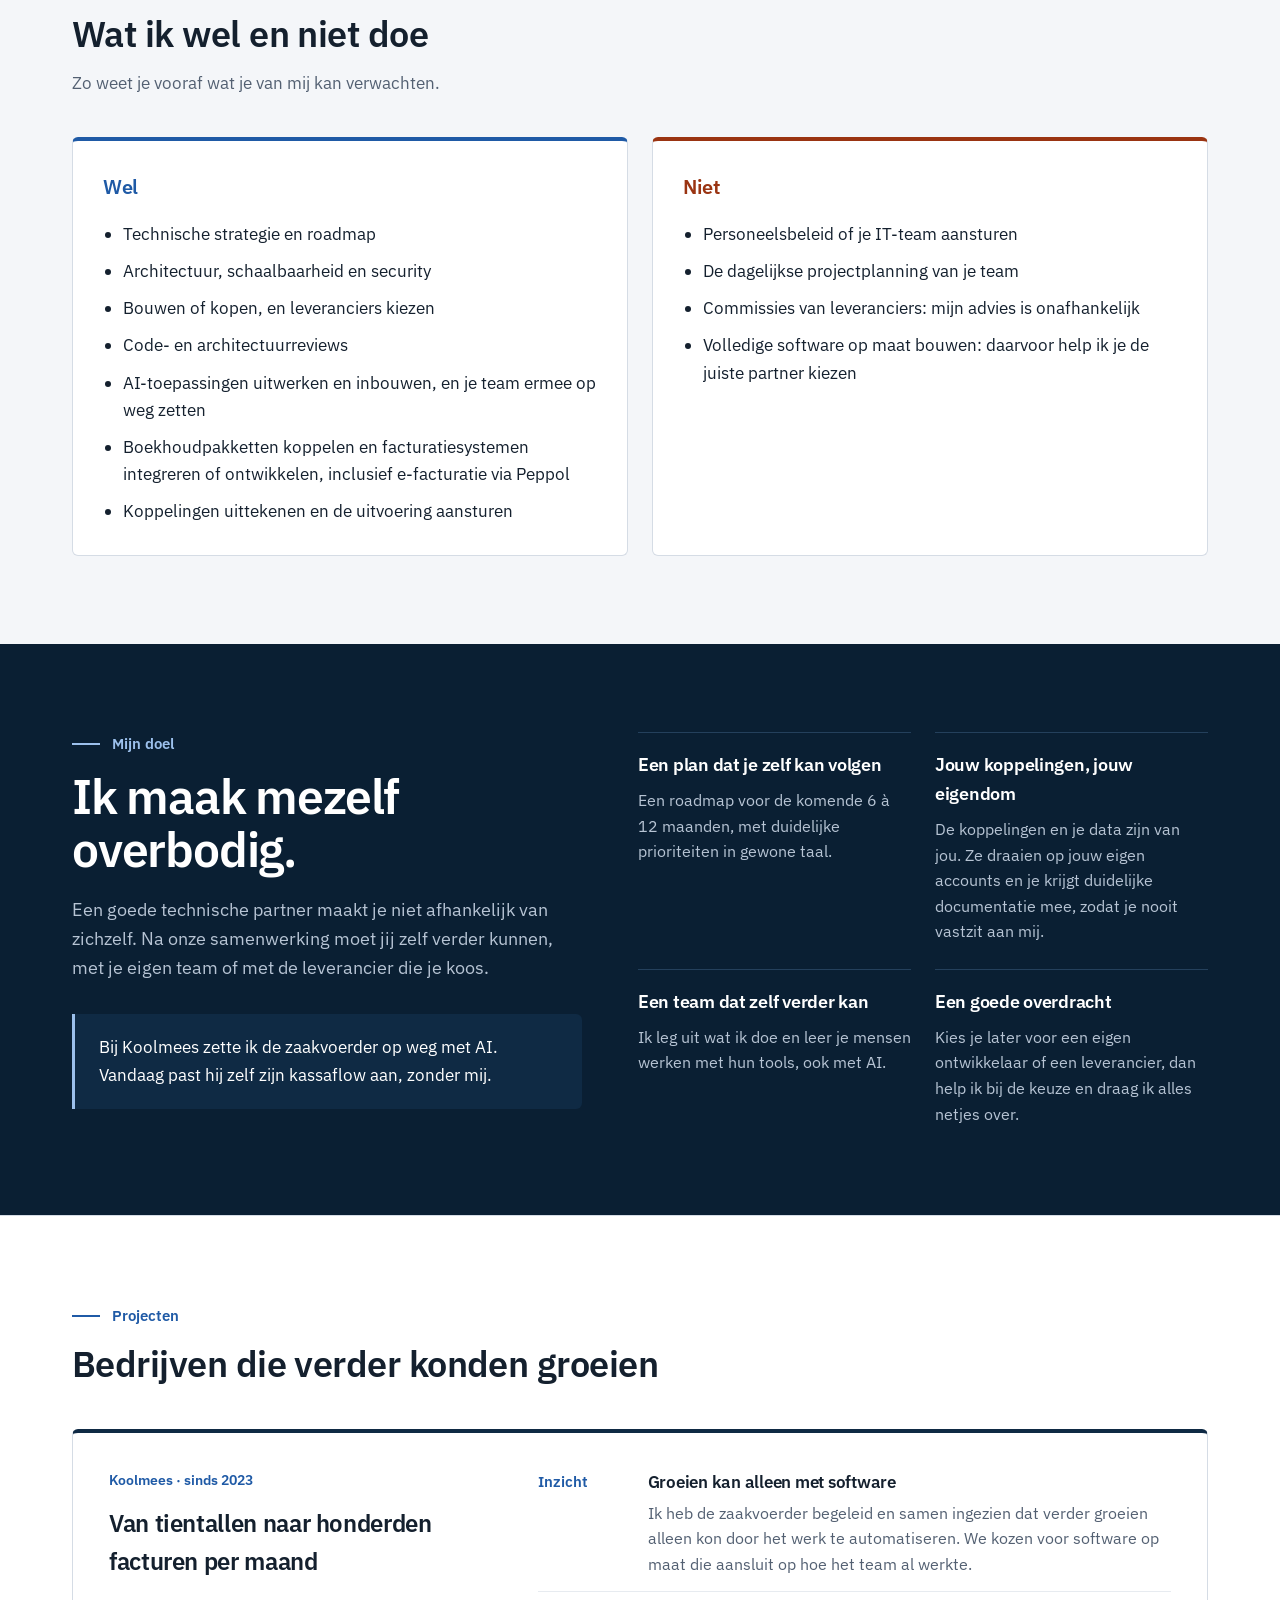
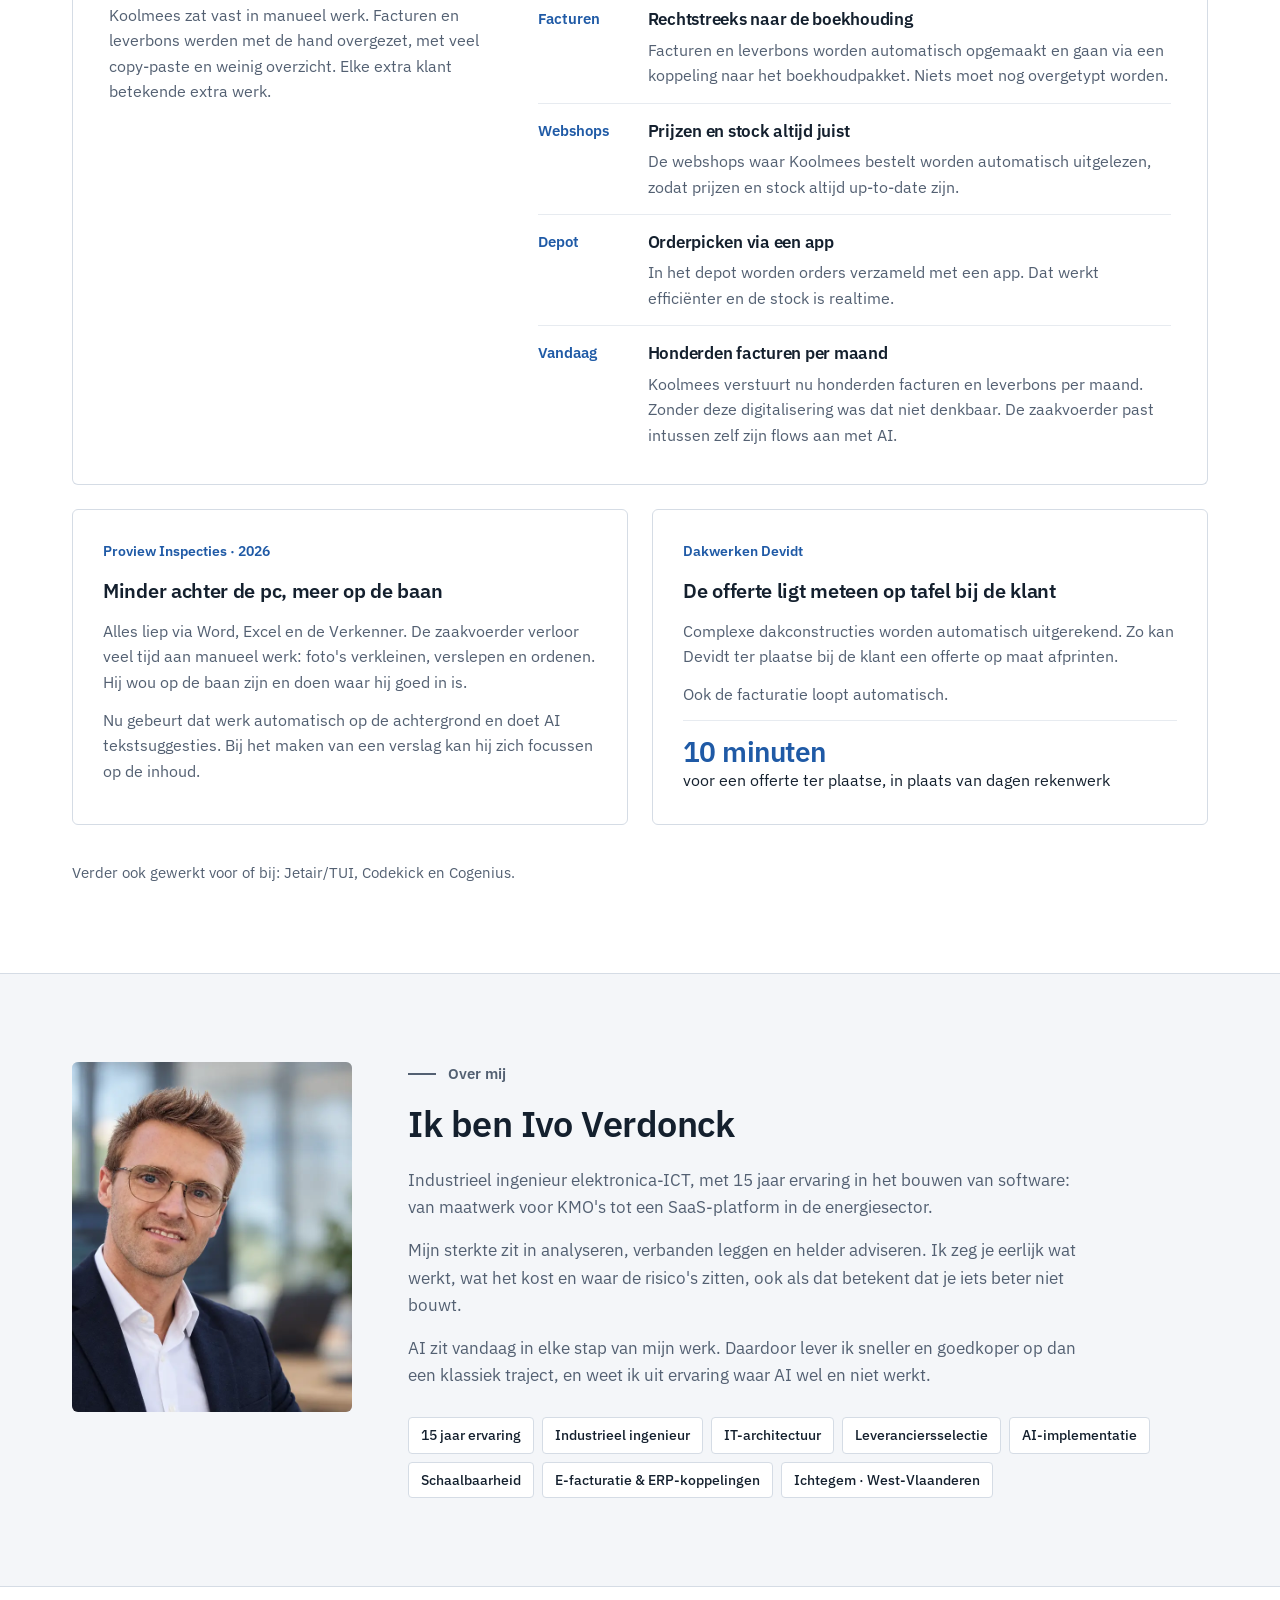
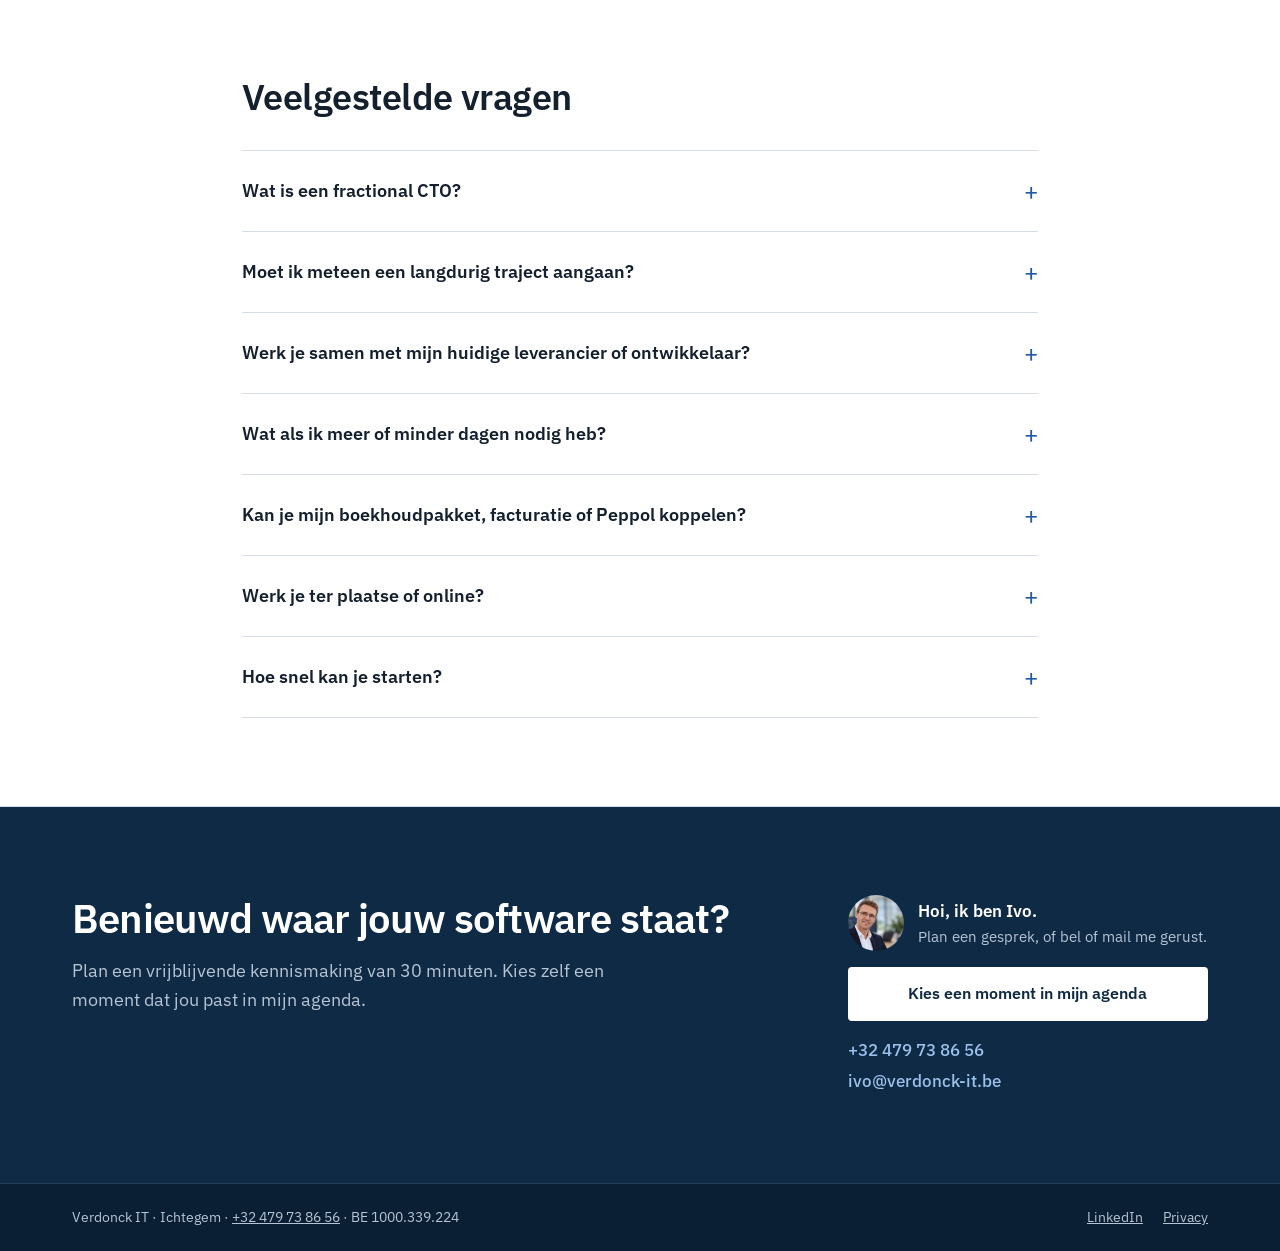
==== commit e8623495: "Gsm-nummer en persoonlijk contactblok, resultaat Devidt, uitkomsten Tech Audit en onafhankelijkheid " ====
--- a/index.html
+++ b/index.html
@@ -28,6 +28,7 @@
     "name": "Verdonck IT",
     "url": "https://verdonck-it.be/",
     "email": "ivo@verdonck-it.be",
+    "telephone": "+32479738656",
     "vatID": "BE1000339224",
     "founder": { "@type": "Person", "name": "Ivo Verdonck", "sameAs": "https://www.linkedin.com/in/ivoverdonck" },
     "address": { "@type": "PostalAddress", "addressLocality": "Ichtegem", "postalCode": "8480", "addressCountry": "BE" },
@@ -64,7 +65,8 @@
     <div class="hero-main">
       <p class="eyebrow">Strategisch IT-advies voor groeiende bedrijven</p>
       <h1>Een technische partner aan tafel, zonder een CTO in dienst te nemen.</h1>
-      <p class="intro">Ik help zaakvoerders de juiste technische keuzes te maken: welke software, welke architectuur, bouwen of kopen, en waar AI echt iets oplevert. Onafhankelijk, nuchter en met 15 jaar ervaring in het bouwen van software.</p>
+      <p class="intro">Ik help zaakvoerders de juiste technische keuzes te maken: welke software, welke architectuur, bouwen of kopen, en waar AI echt iets oplevert. Met 15 jaar ervaring in het bouwen van software.</p>
+      <p class="independent">Ik verkoop geen softwarepakketten en neem geen commissies van leveranciers. Mijn advies is onafhankelijk.</p>
       <p class="audience">Voor bedrijven met 10 tot 100 medewerkers, zonder eigen IT-verantwoordelijke.</p>
       <div class="actions">
         <a href="https://cal.com/ivo-verdonck-w8bzwq/30min" class="btn btn-primary" target="_blank" rel="noopener">Plan een gratis kennismaking (30 min)</a>
@@ -126,6 +128,15 @@
           <span class="badge">Startpunt</span>
         </div>
         <p>Een helder beeld van je software, infrastructuur, kosten en risico's. Met concrete prioriteiten.</p>
+        <div>
+          <p class="list-label">Wat je eraan hebt</p>
+          <ul class="outcomes">
+            <li>Je weet welke investeringen nu nodig zijn, en welke niet</li>
+            <li>Je ziet waar je afhankelijk bent van één persoon of leverancier</li>
+            <li>Je hebt een plan waarmee je bedrijf verder kan groeien</li>
+          </ul>
+        </div>
+        <p class="list-label">Wat je krijgt</p>
         <ul>
           <li>Intake van een halve dag bij jou</li>
           <li>Analyse van software, architectuur, hosting en kosten</li>
@@ -335,6 +346,7 @@
           <h3>De offerte ligt meteen op tafel bij de klant</h3>
           <p>Complexe dakconstructies worden automatisch uitgerekend. Zo kan Devidt ter plaatse bij de klant een offerte op maat afprinten.</p>
           <p>Ook de facturatie loopt automatisch.</p>
+          <p class="result"><strong>10 minuten</strong> voor een offerte ter plaatse, in plaats van dagen rekenwerk</p>
         </article>
       </div>
       <p class="also">Verder ook gewerkt voor of bij: Jetair/TUI, Codekick en Cogenius.</p>
@@ -413,13 +425,26 @@
       <p class="intro">Plan een vrijblijvende kennismaking van 30 minuten. Kies zelf een moment dat jou past in mijn agenda.</p>
     </div>
     <div class="contact-side">
+      <div class="contact-person">
+        <picture>
+          <source srcset="assets/ivo.webp" type="image/webp">
+          <img src="assets/ivo.jpg" alt="" width="64" height="64">
+        </picture>
+        <div>
+          <p class="hello">Hoi, ik ben Ivo.</p>
+          <p class="small">Plan een gesprek, of bel of mail me gerust.</p>
+        </div>
+      </div>
       <a class="btn btn-light" href="https://cal.com/ivo-verdonck-w8bzwq/30min" target="_blank" rel="noopener">Kies een moment in mijn agenda</a>
-      <p class="small">Liever eerst een vraag stellen? Mail naar <a href="mailto:ivo@verdonck-it.be?subject=Vraag%20Verdonck%20IT">ivo@verdonck-it.be</a>.</p>
+      <p class="contact-lines">
+        <a href="tel:+32479738656">+32 479 73 86 56</a>
+        <a href="mailto:ivo@verdonck-it.be?subject=Vraag%20Verdonck%20IT">ivo@verdonck-it.be</a>
+      </p>
     </div>
   </div>
   <footer class="site-footer">
     <div class="container footer-inner">
-      <span>Verdonck IT · Ichtegem · BE 1000.339.224</span>
+      <span>Verdonck IT · Ichtegem · <a href="tel:+32479738656">+32 479 73 86 56</a> · BE 1000.339.224</span>
       <div class="footer-links">
         <a href="https://www.linkedin.com/in/ivoverdonck">LinkedIn</a>
         <a href="privacy-policy.html">Privacy</a>
--- a/assets/site.css
+++ b/assets/site.css
@@ -79,6 +79,7 @@
 .hero .eyebrow { color: var(--accent-light); }
 .hero h1 { font-size: clamp(36px, 5vw, 54px); line-height: 1.1; letter-spacing: -0.025em; margin-bottom: 24px; max-width: 18ch; }
 .hero .intro { font-size: 19px; color: var(--on-dark-muted); max-width: 620px; margin-bottom: 32px; }
+.hero .independent { font-size: 17px; font-weight: 500; color: #fff; max-width: 620px; margin: -16px 0 32px; }
 .hero .audience { font-size: 16px; font-weight: 500; color: #fff; margin: -12px 0 32px; padding-left: 14px; border-left: 2px solid var(--accent-light); }
 .hero .btn-primary { background: #fff; color: var(--navy); }
 .hero .btn-primary:hover { background: var(--accent-light); color: var(--navy); }
@@ -119,6 +120,9 @@
 .offer-featured .price { border-top-color: var(--navy-line); }
 .offer-top { display: flex; justify-content: space-between; align-items: center; gap: 12px; flex-wrap: wrap; }
 .badge { background: var(--accent-light); color: var(--navy); font-size: 13px; font-weight: 600; padding: 4px 10px; border-radius: 3px; }
+.offer .list-label { font-size: 14px; font-weight: 600; color: var(--muted); margin-bottom: -8px; }
+.offer .outcomes { margin-top: 10px; }
+.offer-featured .list-label { color: var(--accent-light); }
 .tiers { display: flex; flex-direction: column; gap: 6px; }
 .tier { display: flex; justify-content: space-between; align-items: baseline; gap: 12px; font-size: 16px; }
 .tier strong { font-size: 20px; }
@@ -168,6 +172,8 @@
 .timeline .when { flex: 0 0 92px; font-size: 15px; font-weight: 600; color: var(--accent); padding-top: 1px; }
 .timeline h4 { margin: 0 0 4px; font-size: 17px; }
 .timeline p { color: var(--muted); font-size: 16px; }
+.case .result { margin-top: auto; padding-top: 14px; border-top: 1px solid var(--line-soft); color: var(--ink); font-size: 16px; }
+.case .result strong { display: block; font-size: 28px; font-weight: 600; color: var(--accent); letter-spacing: -0.02em; line-height: 1.2; }
 .also { margin-top: 36px; font-size: 15px; color: var(--muted); }
 
 /* About */
@@ -199,6 +205,12 @@
 .contact-side { flex: 1 1 360px; min-width: 0; display: flex; flex-direction: column; gap: 16px; }
 .contact-side a:not(.btn) { color: var(--accent-light); }
 .contact-side .small { font-size: 15px; color: var(--on-dark-muted); }
+.contact-person { display: flex; align-items: center; gap: 14px; }
+.contact-person img { width: 56px; height: 56px; border-radius: 50%; object-fit: cover; object-position: 30% center; }
+.contact-person .hello { font-weight: 600; color: #fff; }
+.contact-lines { display: flex; flex-direction: column; gap: 4px; font-size: 17px; font-weight: 500; }
+.contact-lines a { text-decoration: none; }
+.contact-lines a:hover { text-decoration: underline; }
 .site-footer { border-top: 1px solid var(--navy-line); background: var(--navy-deep); }
 .footer-inner { display: flex; flex-wrap: wrap; justify-content: space-between; gap: 12px; padding-top: 22px; padding-bottom: 22px; font-size: 14px; color: var(--on-dark-muted); }
 .footer-inner a { color: var(--on-dark-muted); }
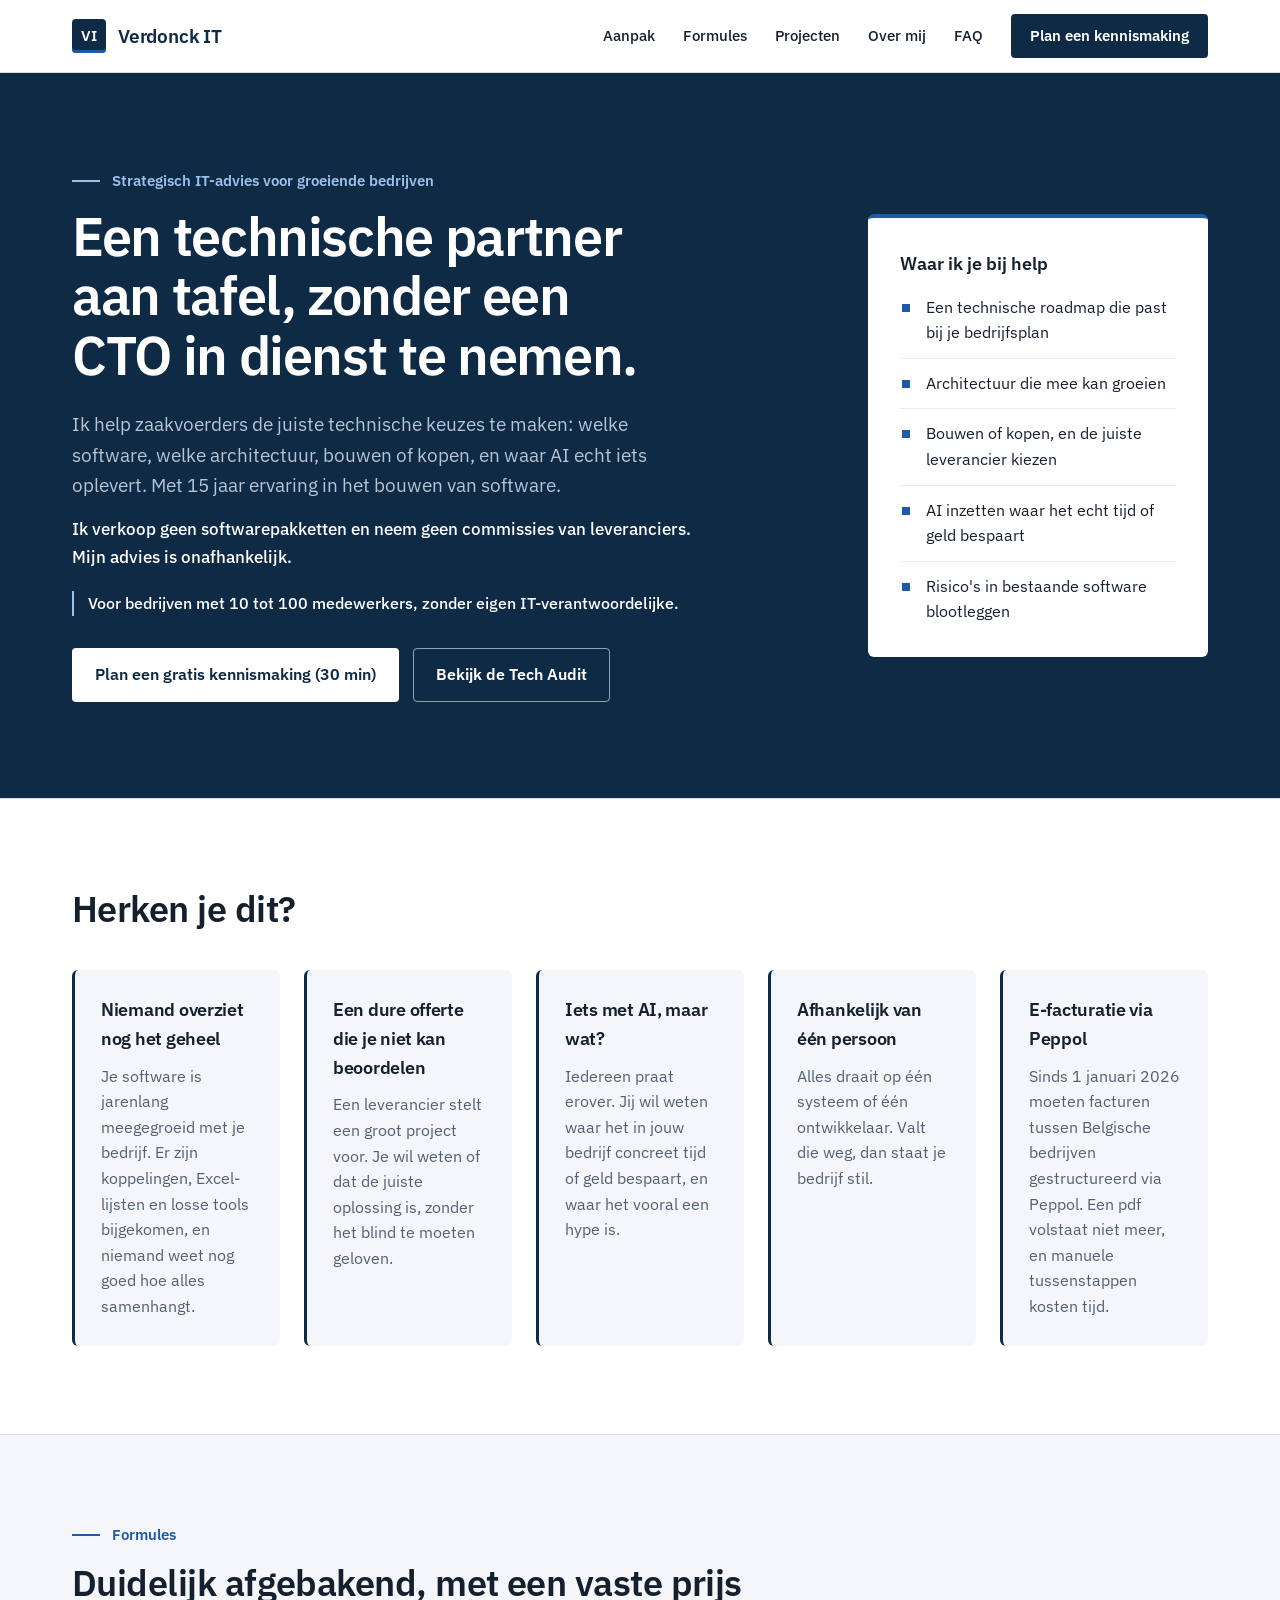
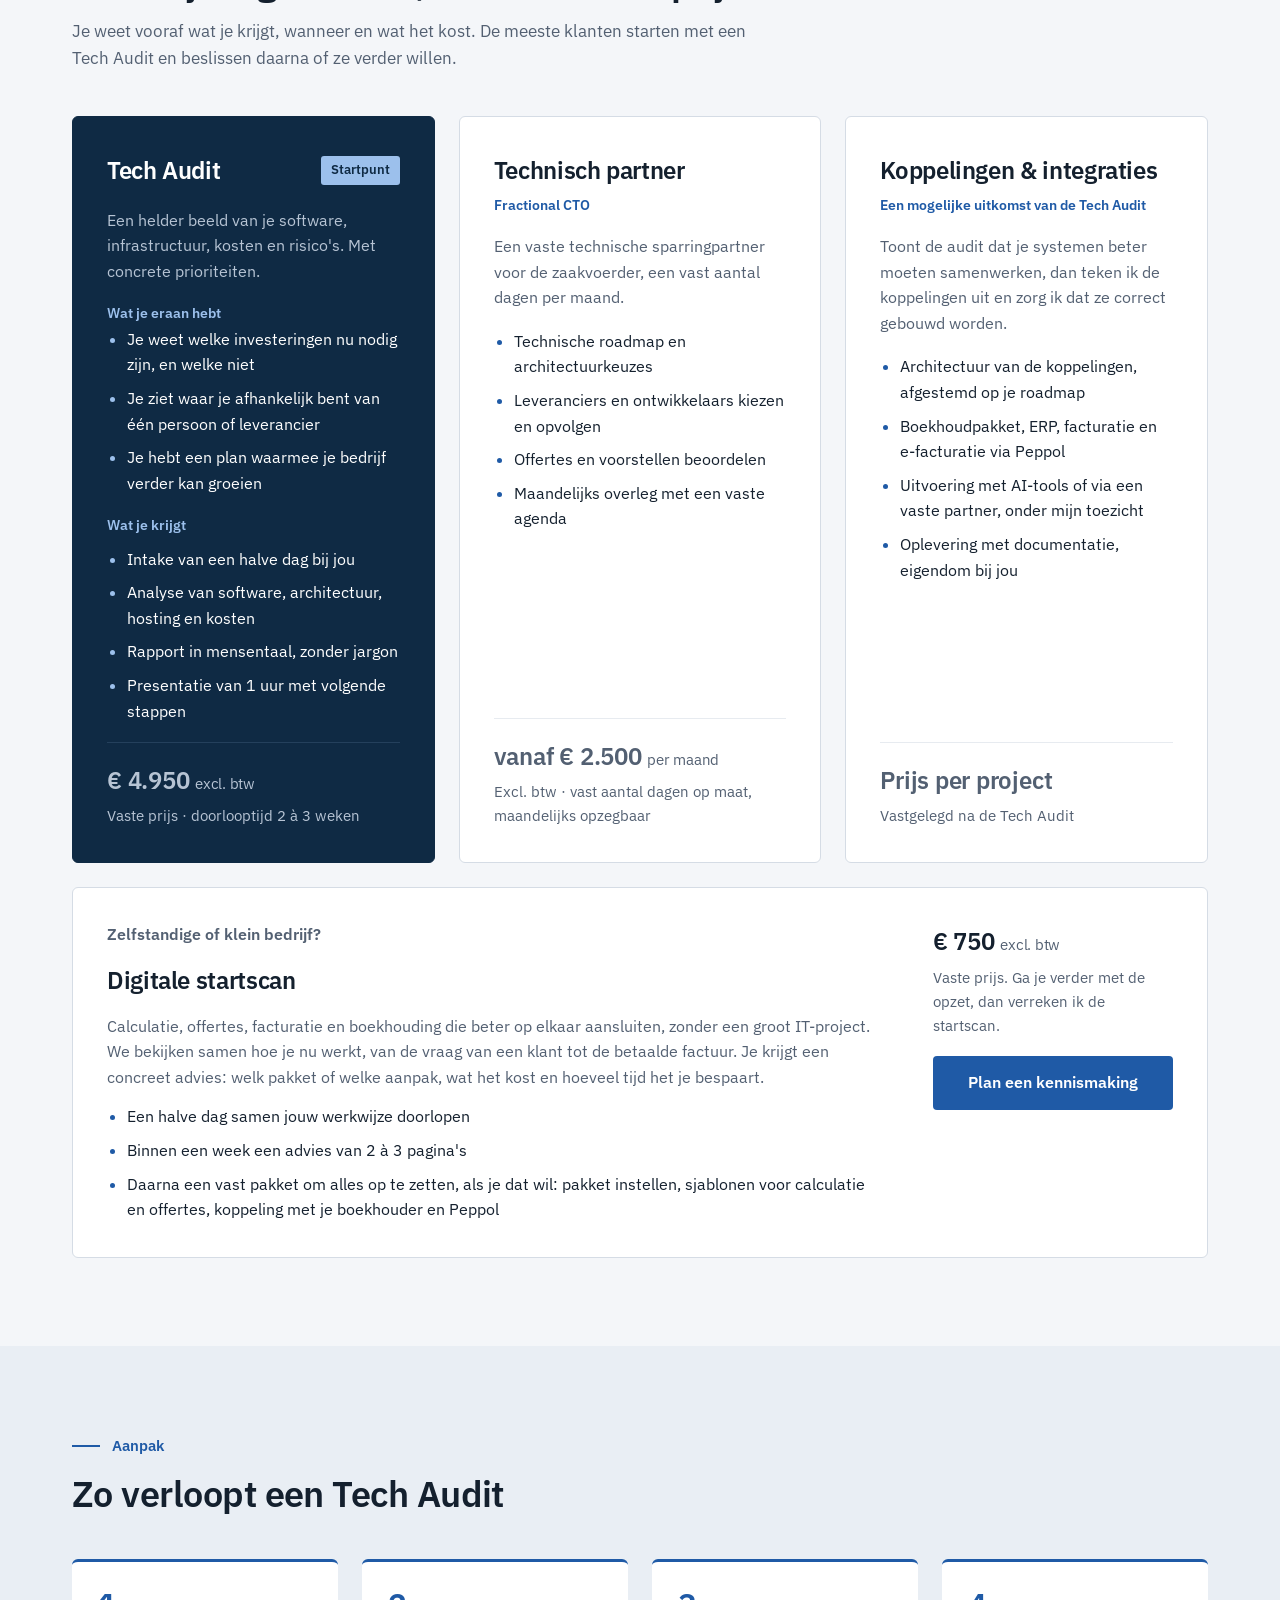
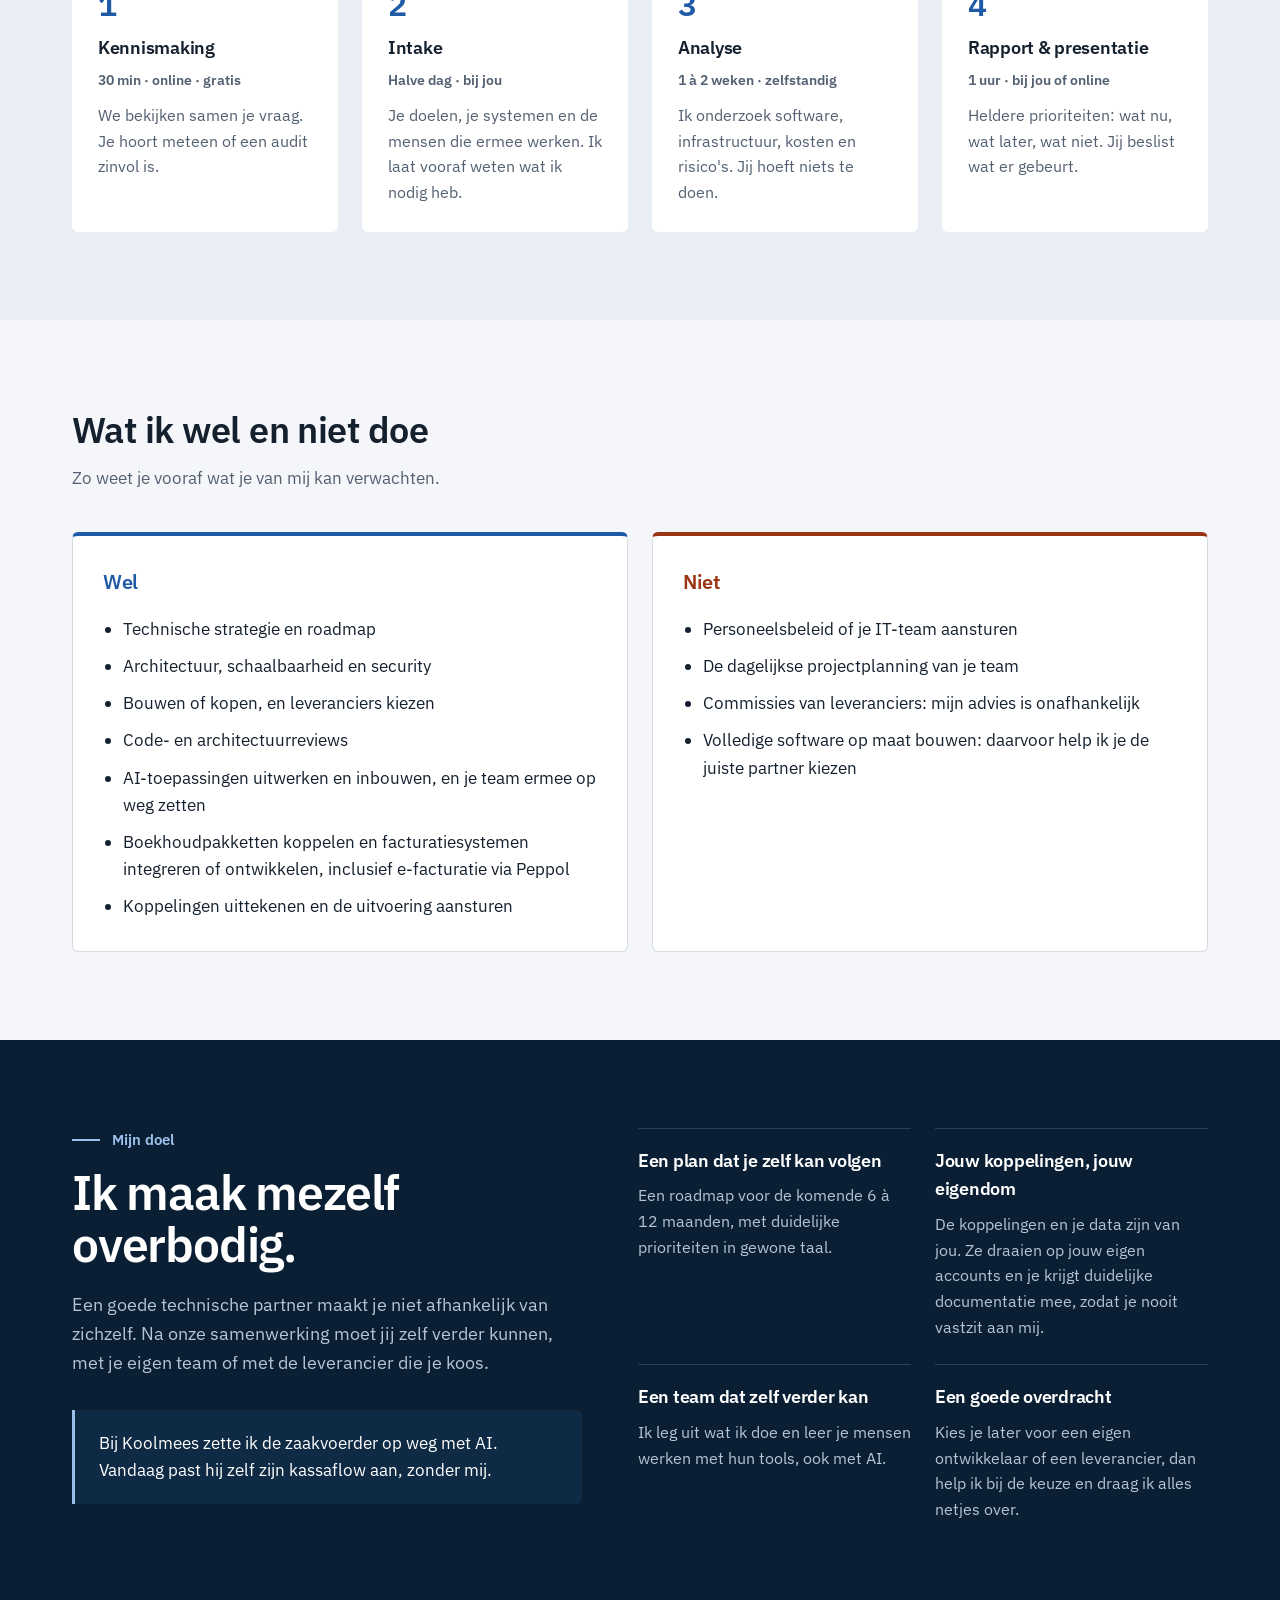
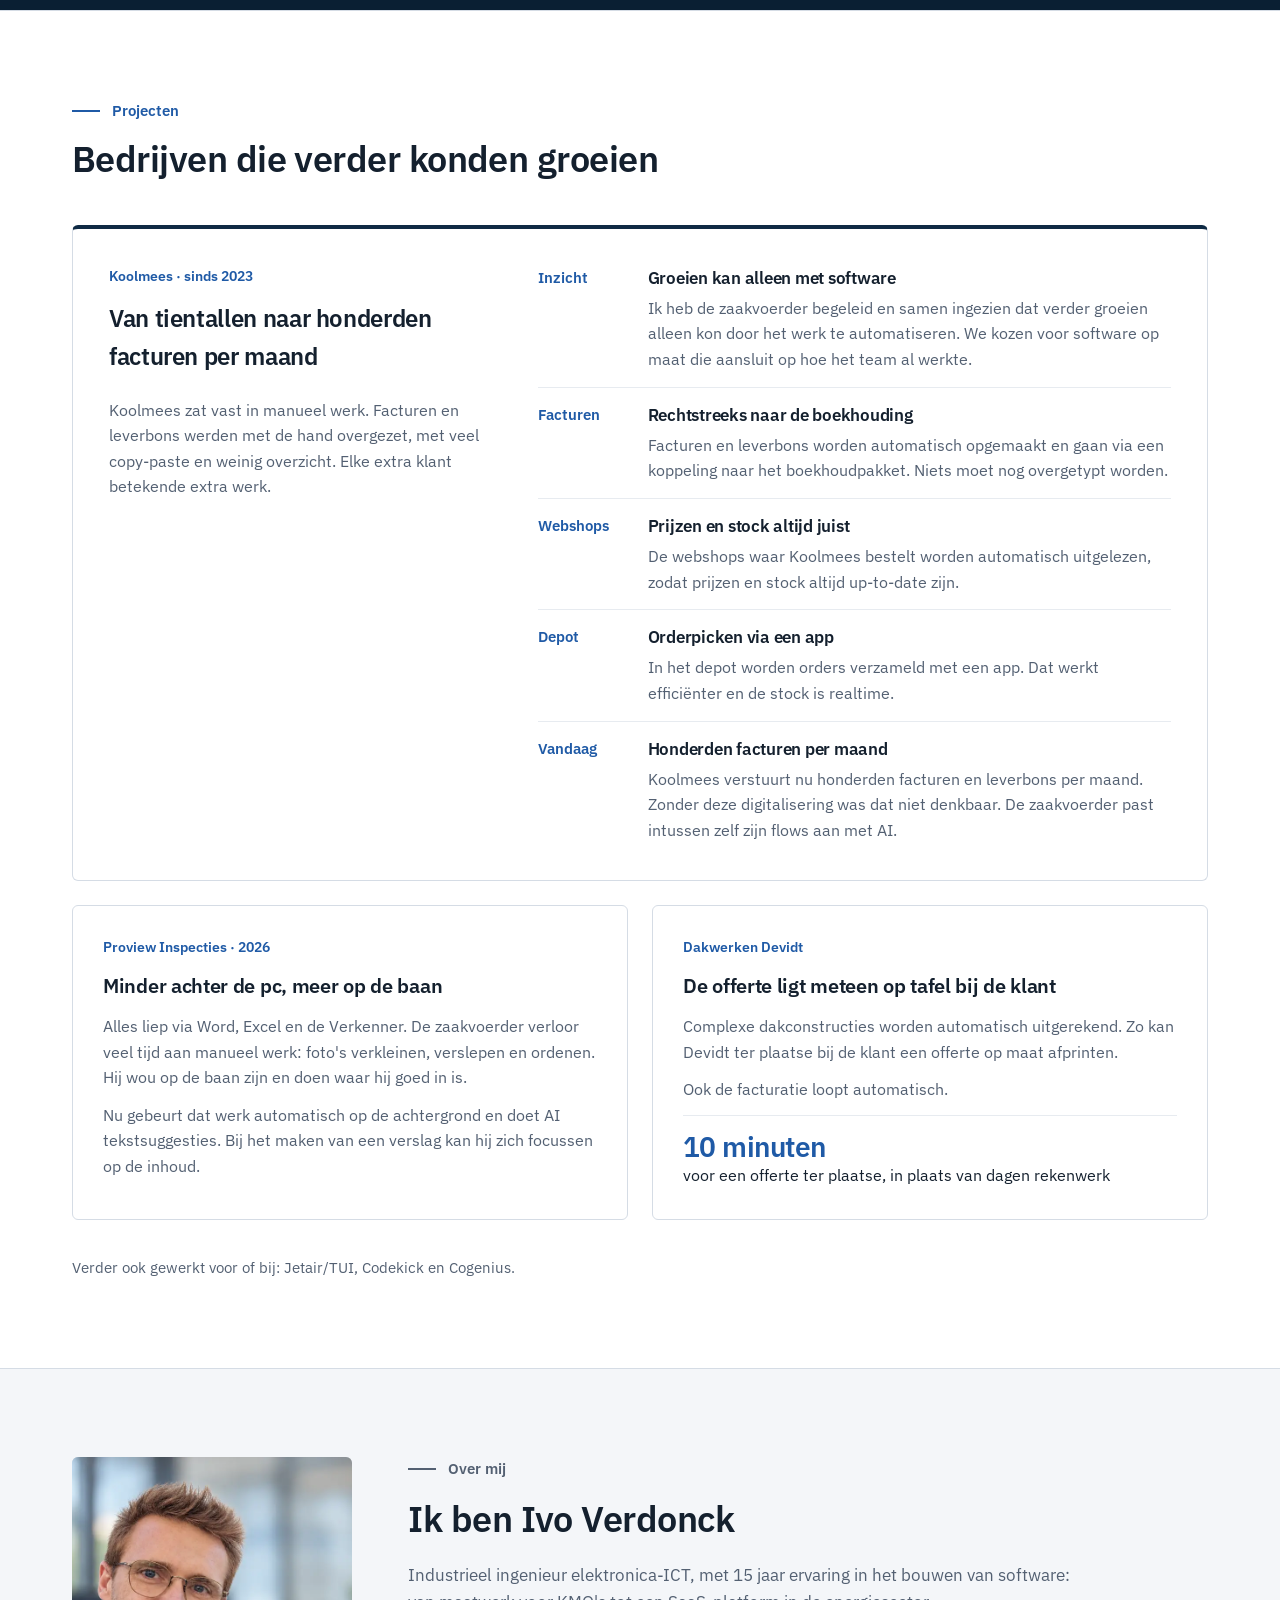
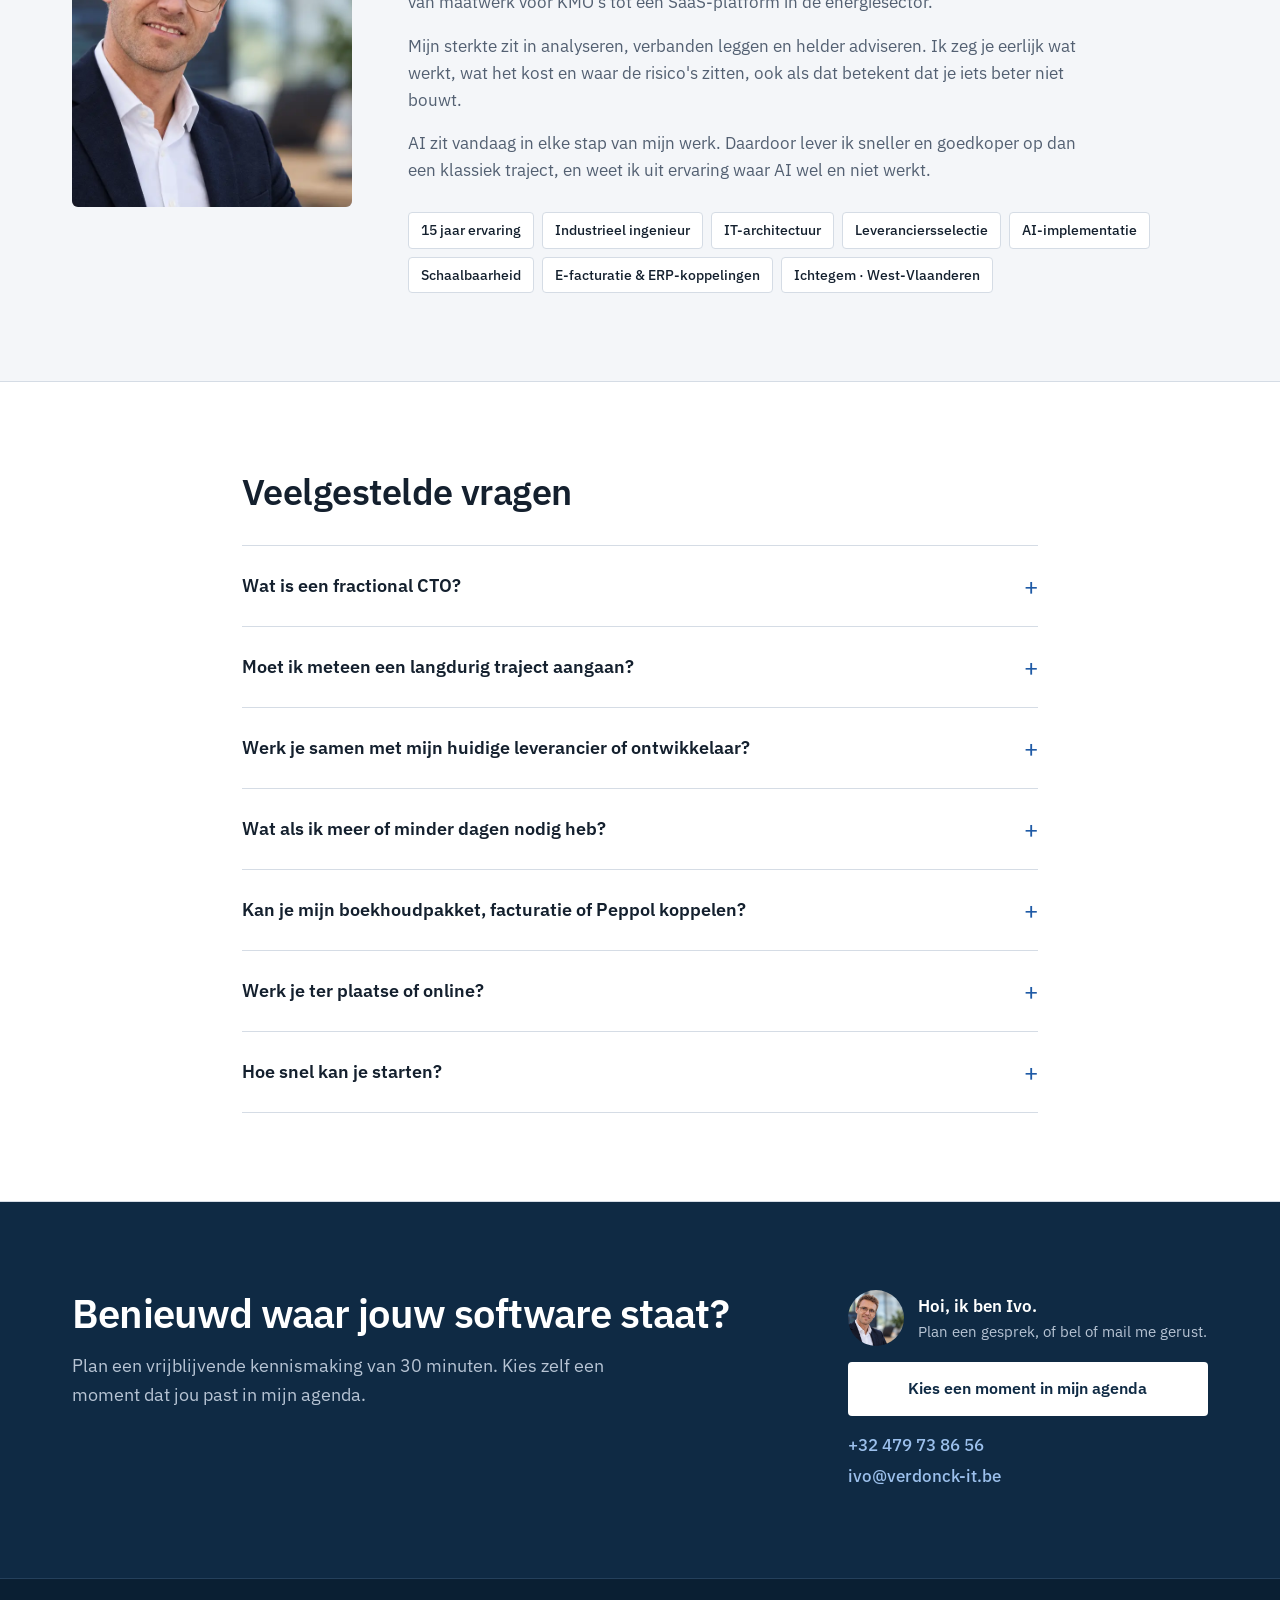
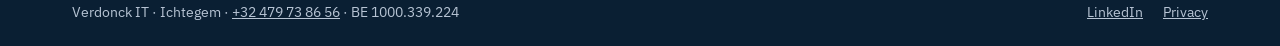
==== commit 9d820953: "Digitale startscan voor zelfstandigen en kleine bedrijven toegevoegd Co-Authored-By: Claude Opus 5.5" ====
--- a/index.html
+++ b/index.html
@@ -185,6 +185,24 @@
         </div>
       </article>
     </div>
+
+    <article class="card starter" aria-labelledby="starter-title">
+      <div class="starter-main">
+        <p class="starter-eyebrow">Zelfstandige of klein bedrijf?</p>
+        <h3 id="starter-title">Digitale startscan</h3>
+        <p>Calculatie, offertes, facturatie en boekhouding die beter op elkaar aansluiten, zonder een groot IT-project. We bekijken samen hoe je nu werkt, van de vraag van een klant tot de betaalde factuur. Je krijgt een concreet advies: welk pakket of welke aanpak, wat het kost en hoeveel tijd het je bespaart.</p>
+        <ul>
+          <li>Een halve dag samen jouw werkwijze doorlopen</li>
+          <li>Binnen een week een advies van 2 à 3 pagina's</li>
+          <li>Daarna een vast pakket om alles op te zetten, als je dat wil: pakket instellen, sjablonen voor calculatie en offertes, koppeling met je boekhouder en Peppol</li>
+        </ul>
+      </div>
+      <div class="starter-side">
+        <p class="amount">€ 750 <small>excl. btw</small></p>
+        <p class="note">Vaste prijs. Ga je verder met de opzet, dan verreken ik de startscan.</p>
+        <a href="https://cal.com/ivo-verdonck-w8bzwq/30min" class="btn btn-primary" target="_blank" rel="noopener">Plan een kennismaking</a>
+      </div>
+    </article>
   </section>
 
   <!-- Aanpak -->
--- a/assets/site.css
+++ b/assets/site.css
@@ -123,6 +123,18 @@
 .offer .list-label { font-size: 14px; font-weight: 600; color: var(--muted); margin-bottom: -8px; }
 .offer .outcomes { margin-top: 10px; }
 .offer-featured .list-label { color: var(--accent-light); }
+/* Starter */
+.starter { margin-top: 24px; display: flex; flex-wrap: wrap; gap: 32px 48px; align-items: flex-start; padding: 34px; }
+.starter-main { flex: 999 1 520px; min-width: 0; display: flex; flex-direction: column; gap: 14px; }
+.starter-eyebrow { font-size: 14px; font-weight: 600; color: var(--accent); }
+.starter h3 { font-size: 24px; margin: 0; }
+.starter p { color: var(--muted); font-size: 16px; }
+.starter ul { margin: 0; padding-left: 20px; display: flex; flex-direction: column; gap: 8px; font-size: 16px; color: var(--ink); }
+.starter ul li::marker { color: var(--accent); }
+.starter-side { flex: 1 1 240px; min-width: 0; display: flex; flex-direction: column; gap: 6px; }
+.starter-side .amount { font-size: 24px; font-weight: 600; color: var(--ink); letter-spacing: -0.01em; }
+.starter-side .amount small { font-size: 15px; font-weight: 400; color: var(--muted); }
+.starter-side .note { font-size: 15px; margin-bottom: 12px; }
 .tiers { display: flex; flex-direction: column; gap: 6px; }
 .tier { display: flex; justify-content: space-between; align-items: baseline; gap: 12px; font-size: 16px; }
 .tier strong { font-size: 20px; }
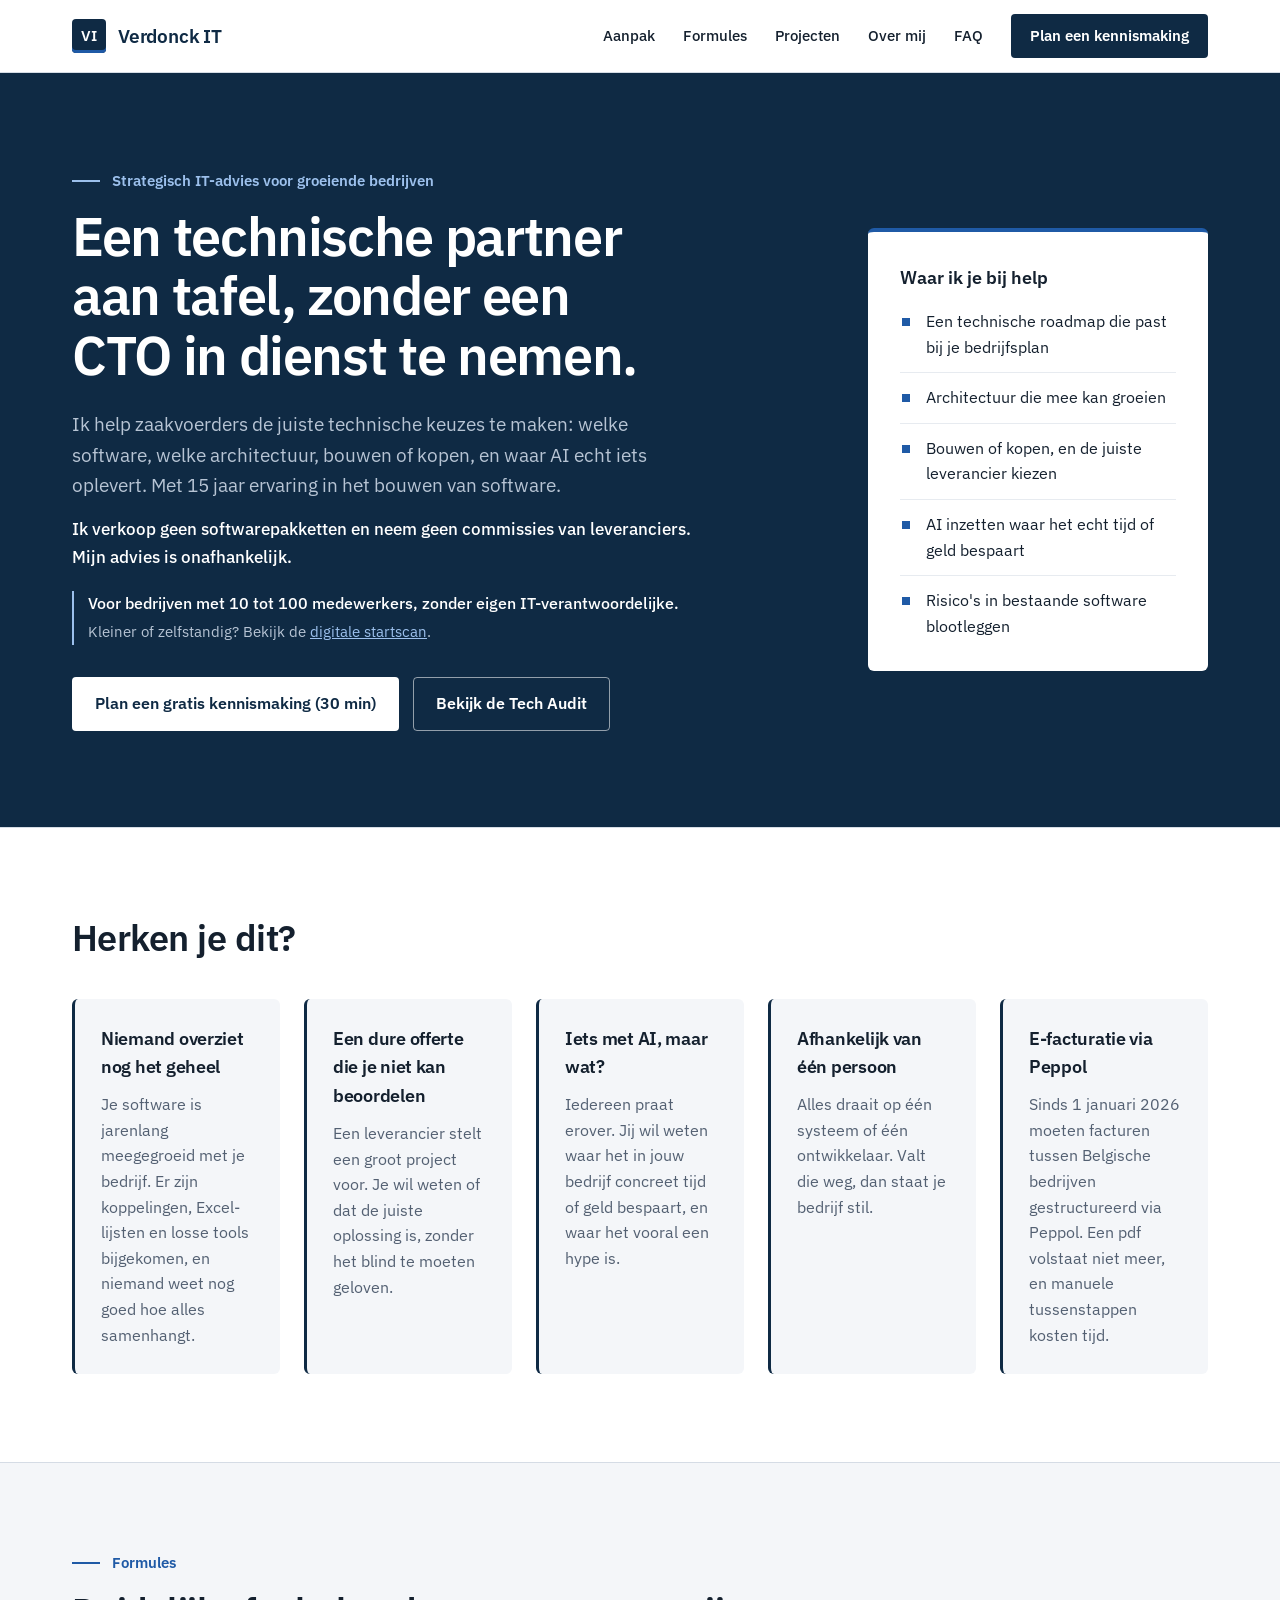
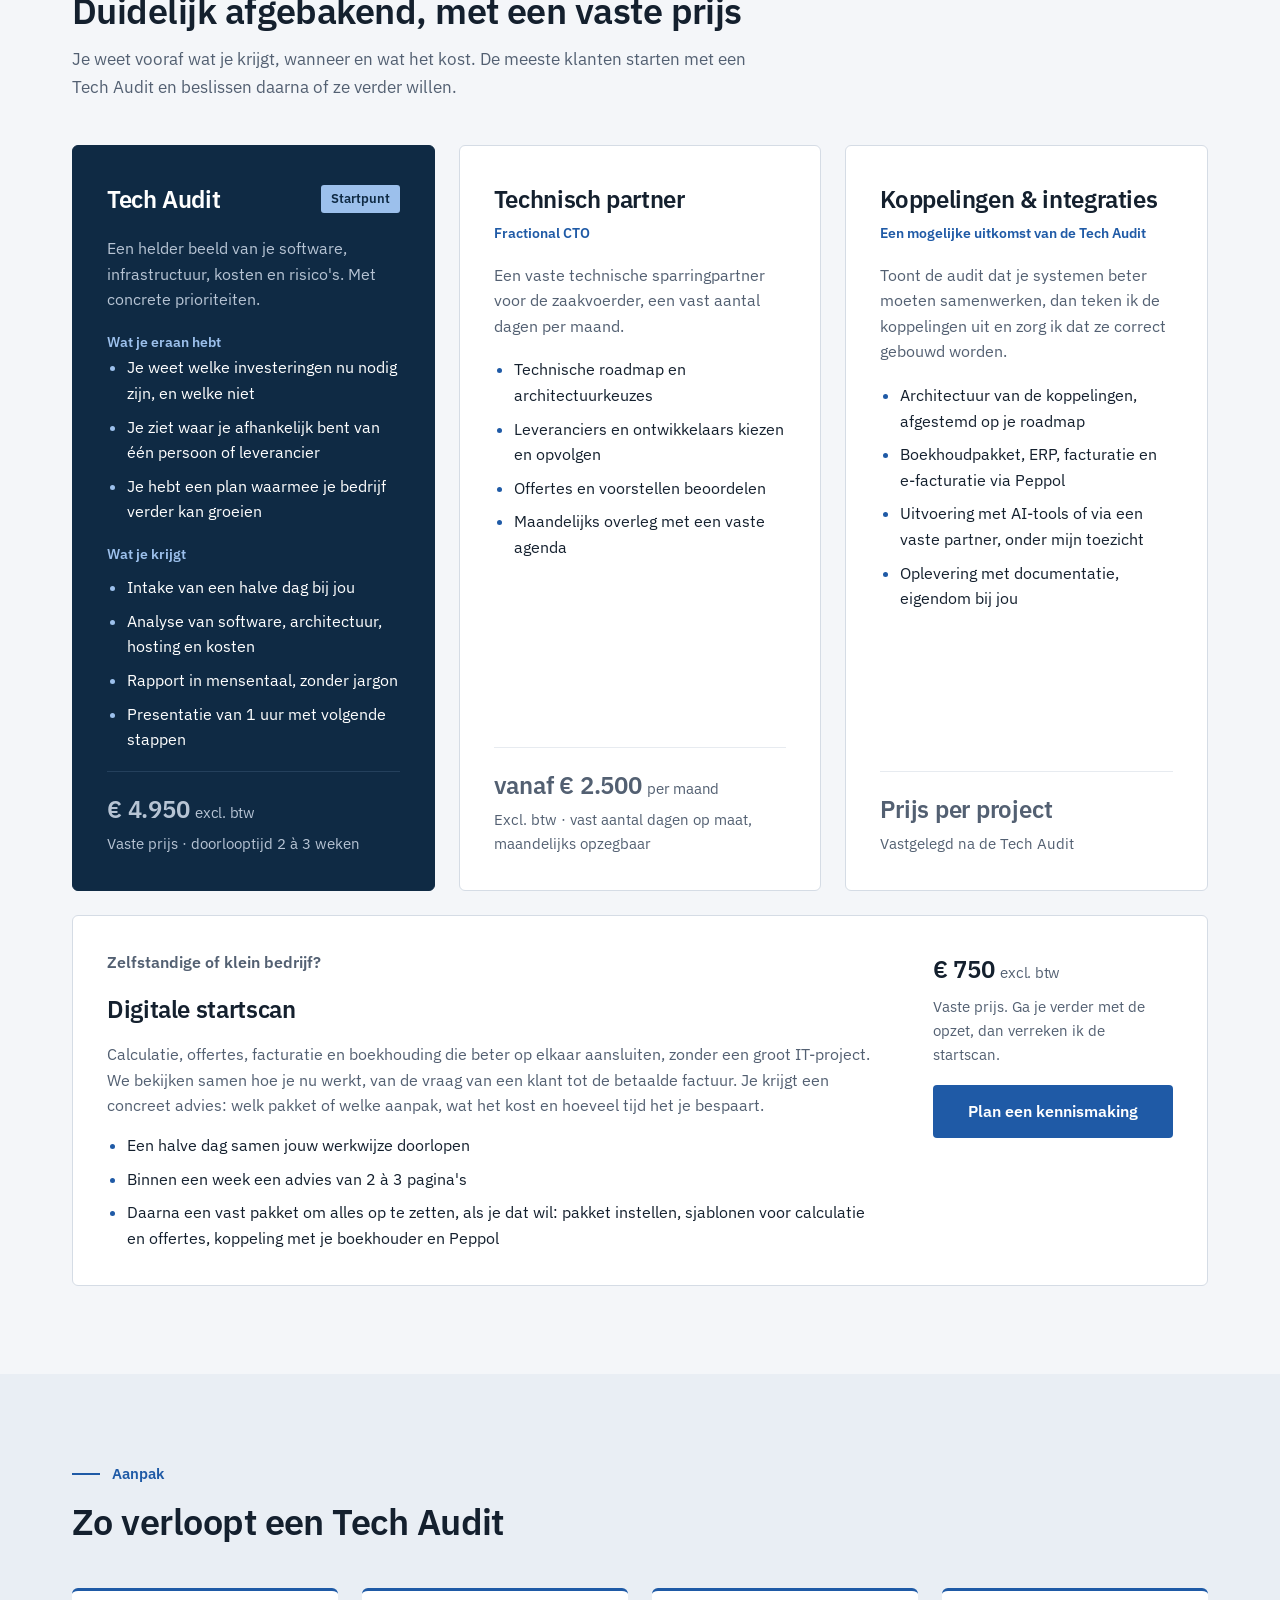
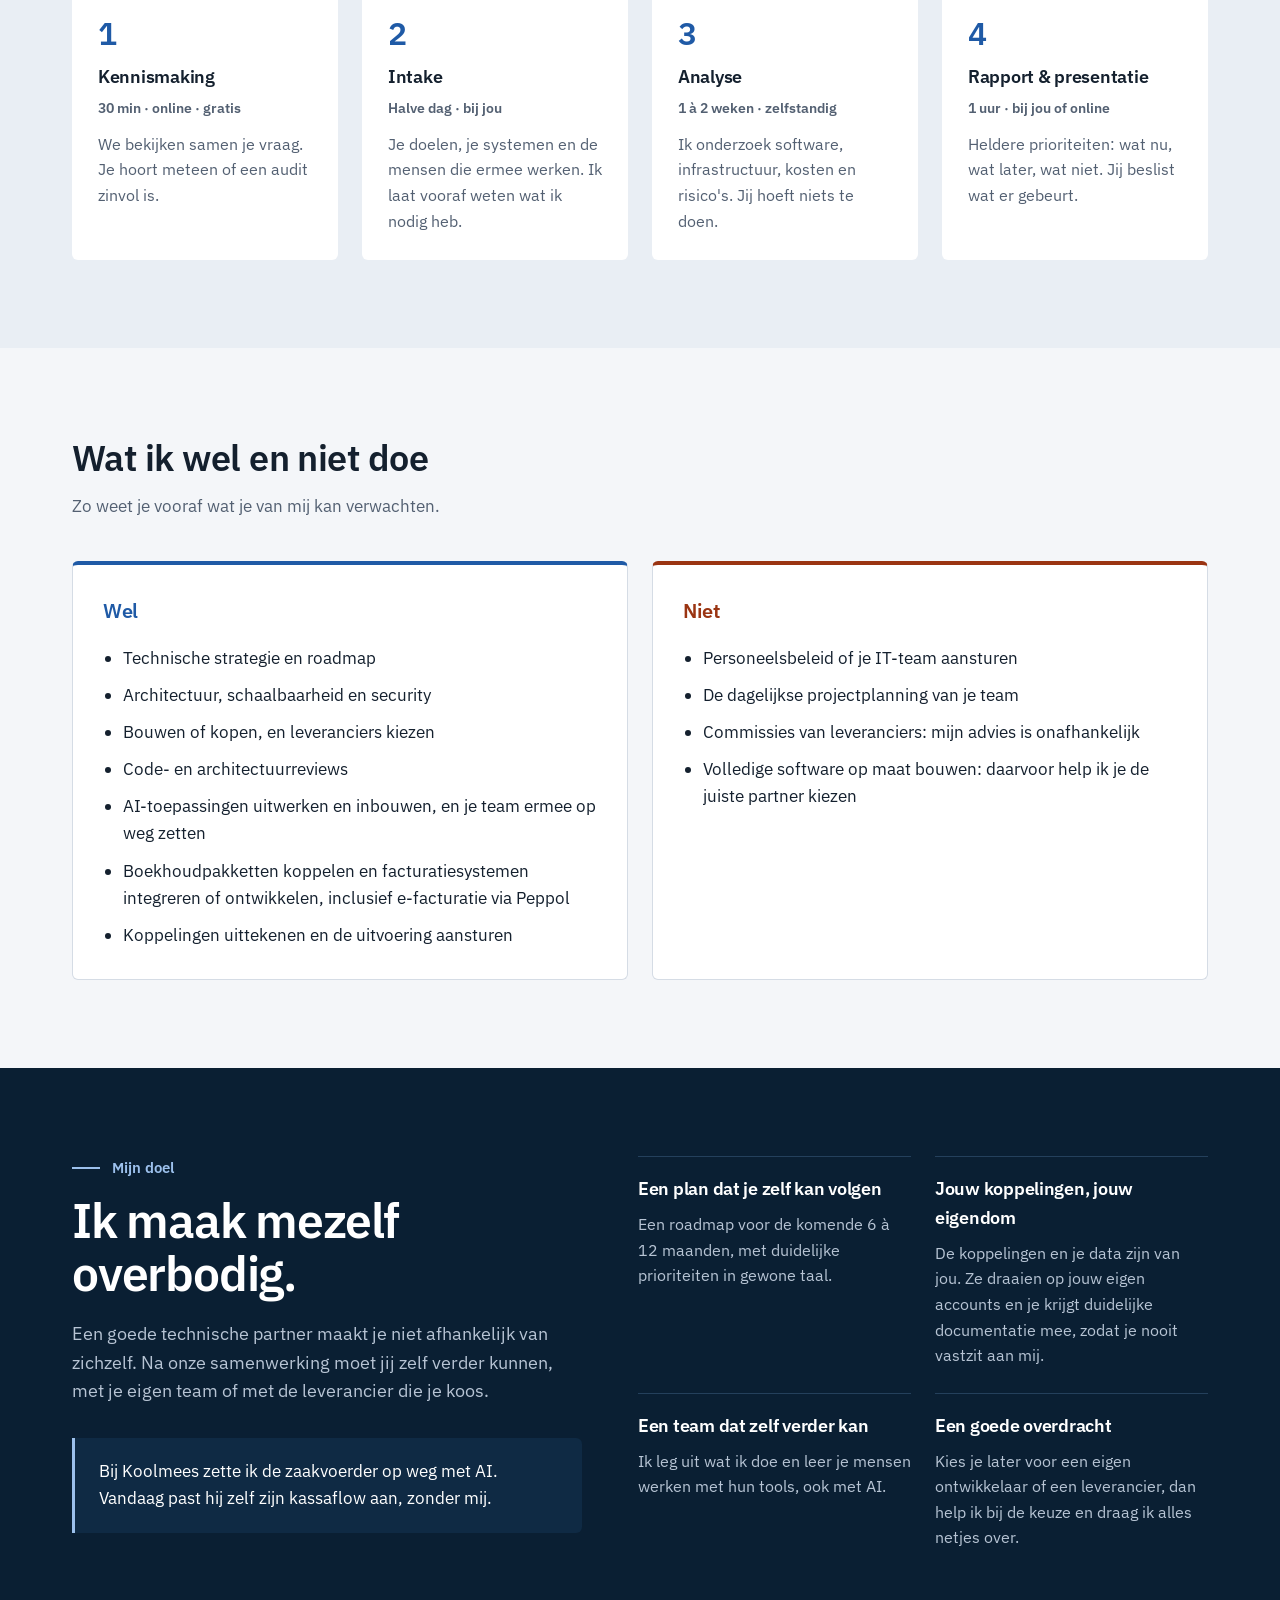
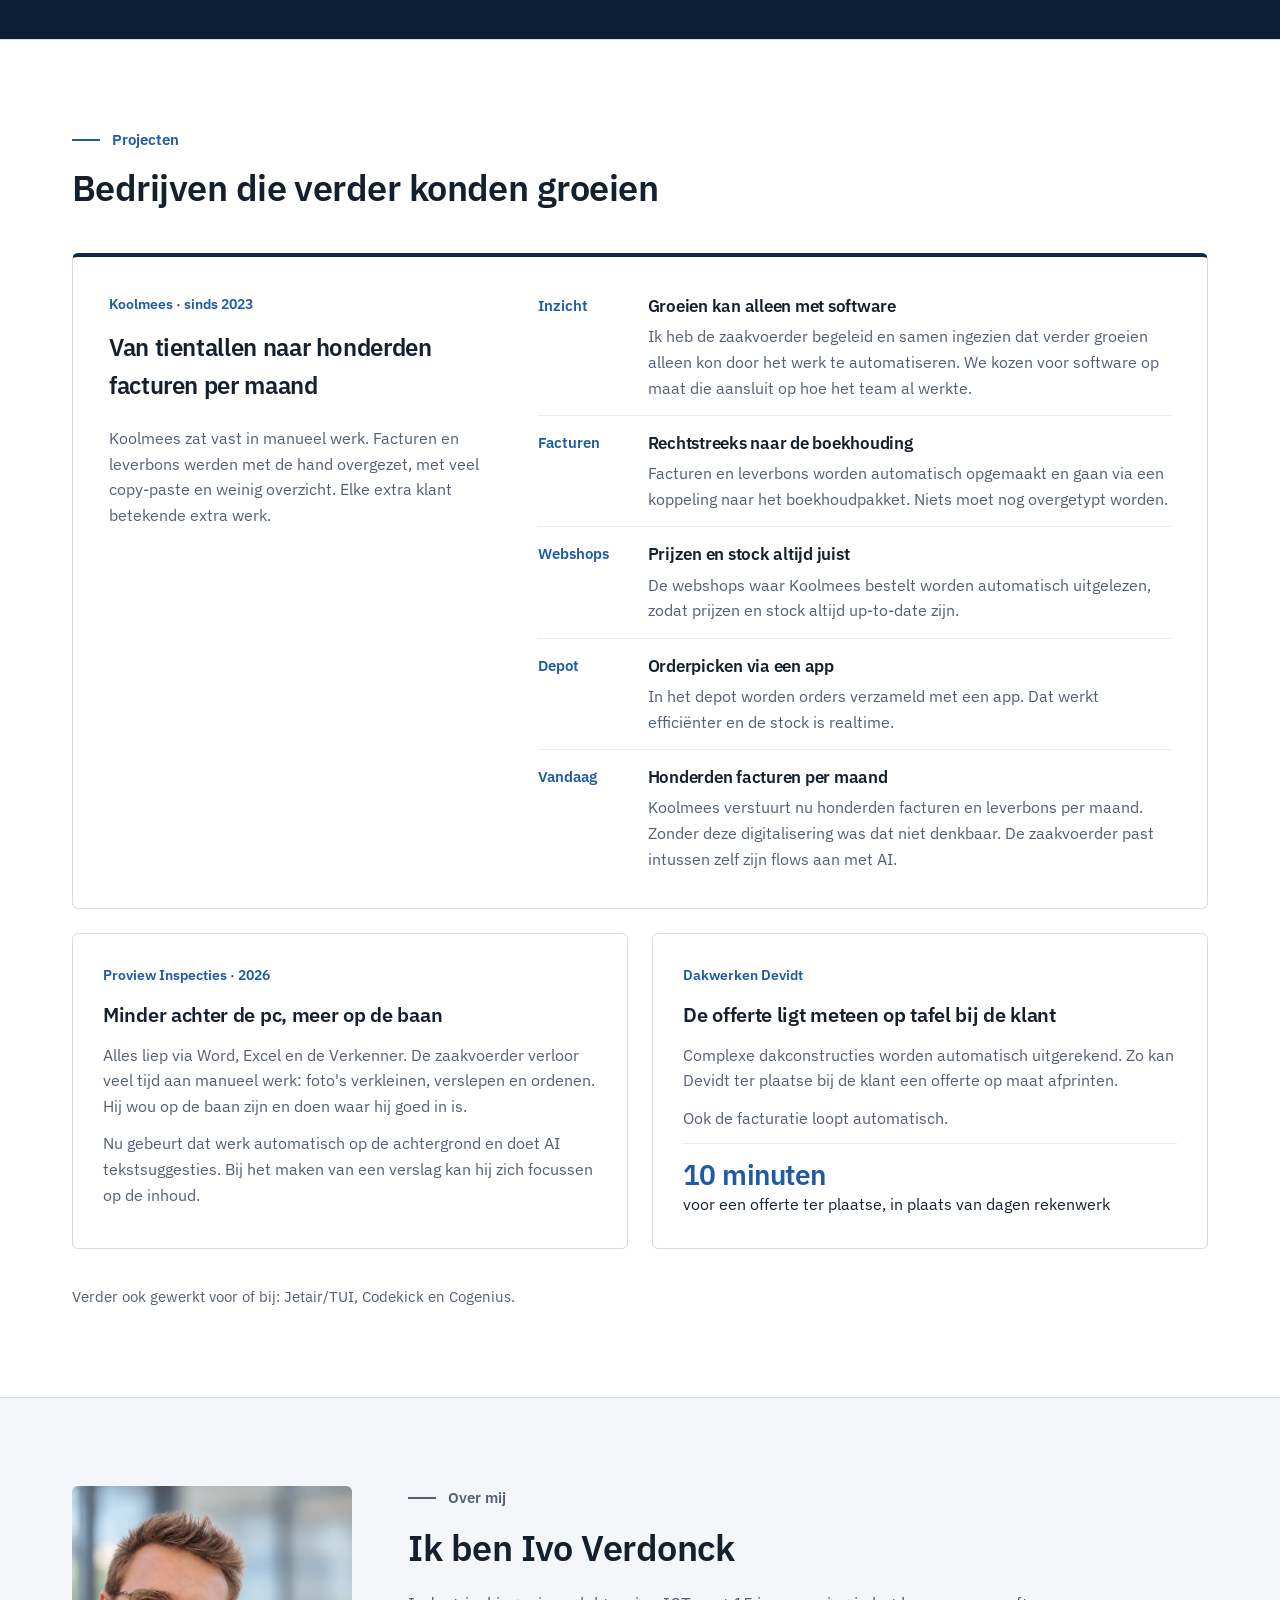
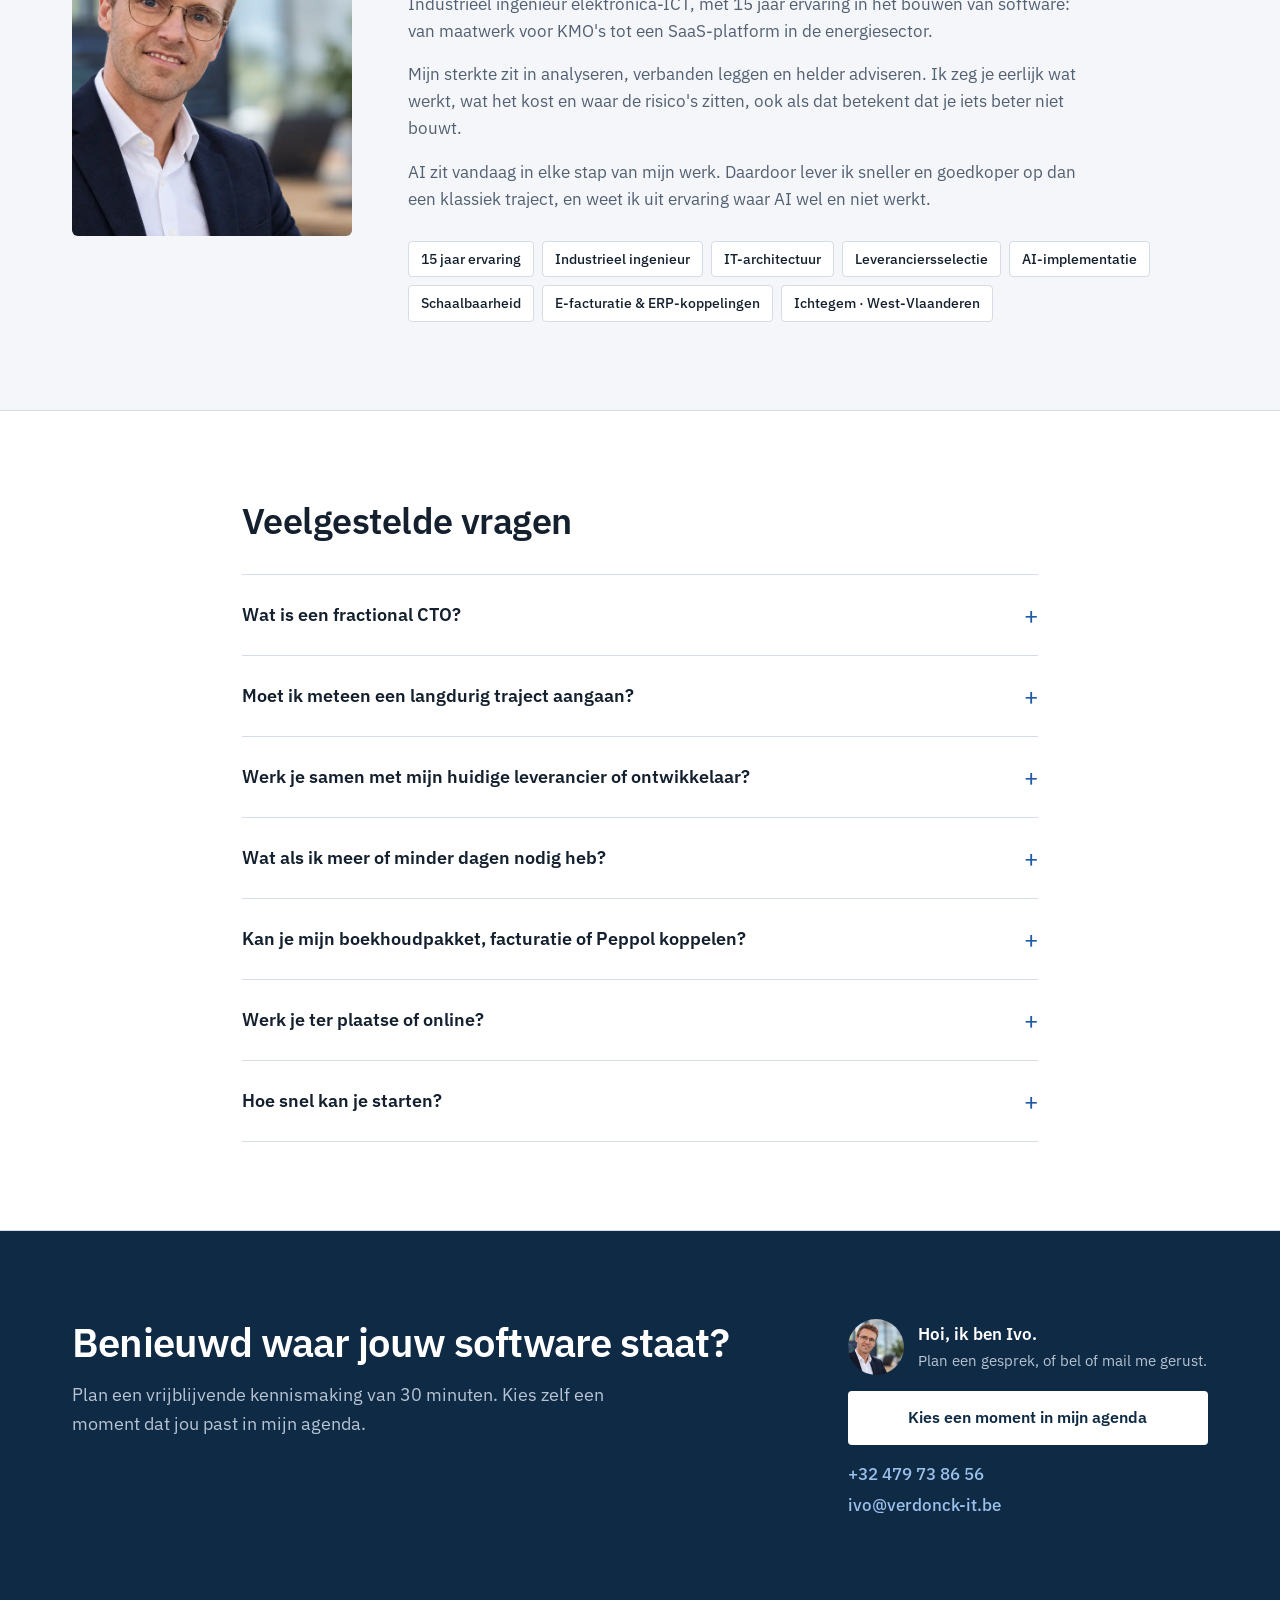
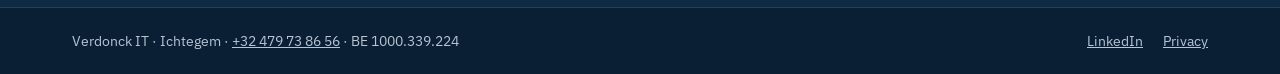
==== commit a8a8bc71: "Verwijzing naar digitale startscan in hero voor kleinere bedrijven Co-Authored-By: Claude Opus 5.5 <" ====
--- a/index.html
+++ b/index.html
@@ -67,7 +67,7 @@
       <h1>Een technische partner aan tafel, zonder een CTO in dienst te nemen.</h1>
       <p class="intro">Ik help zaakvoerders de juiste technische keuzes te maken: welke software, welke architectuur, bouwen of kopen, en waar AI echt iets oplevert. Met 15 jaar ervaring in het bouwen van software.</p>
       <p class="independent">Ik verkoop geen softwarepakketten en neem geen commissies van leveranciers. Mijn advies is onafhankelijk.</p>
-      <p class="audience">Voor bedrijven met 10 tot 100 medewerkers, zonder eigen IT-verantwoordelijke.</p>
+      <p class="audience">Voor bedrijven met 10 tot 100 medewerkers, zonder eigen IT-verantwoordelijke.<br><span class="audience-alt">Kleiner of zelfstandig? Bekijk de <a href="#startscan">digitale startscan</a>.</span></p>
       <div class="actions">
         <a href="https://cal.com/ivo-verdonck-w8bzwq/30min" class="btn btn-primary" target="_blank" rel="noopener">Plan een gratis kennismaking (30 min)</a>
         <a href="#formules" class="btn btn-outline">Bekijk de Tech Audit</a>
@@ -186,7 +186,7 @@
       </article>
     </div>
 
-    <article class="card starter" aria-labelledby="starter-title">
+    <article id="startscan" class="card starter" aria-labelledby="starter-title">
       <div class="starter-main">
         <p class="starter-eyebrow">Zelfstandige of klein bedrijf?</p>
         <h3 id="starter-title">Digitale startscan</h3>
--- a/assets/site.css
+++ b/assets/site.css
@@ -80,6 +80,10 @@
 .hero h1 { font-size: clamp(36px, 5vw, 54px); line-height: 1.1; letter-spacing: -0.025em; margin-bottom: 24px; max-width: 18ch; }
 .hero .intro { font-size: 19px; color: var(--on-dark-muted); max-width: 620px; margin-bottom: 32px; }
 .hero .independent { font-size: 17px; font-weight: 500; color: #fff; max-width: 620px; margin: -16px 0 32px; }
+.hero .audience-alt { display: inline-block; margin-top: 4px; font-weight: 400; color: var(--on-dark-muted); font-size: 15px; }
+.hero .audience-alt a { color: var(--accent-light); }
+.hero .audience-alt a:hover { color: #fff; }
+#startscan { scroll-margin-top: 90px; }
 .hero .audience { font-size: 16px; font-weight: 500; color: #fff; margin: -12px 0 32px; padding-left: 14px; border-left: 2px solid var(--accent-light); }
 .hero .btn-primary { background: #fff; color: var(--navy); }
 .hero .btn-primary:hover { background: var(--accent-light); color: var(--navy); }
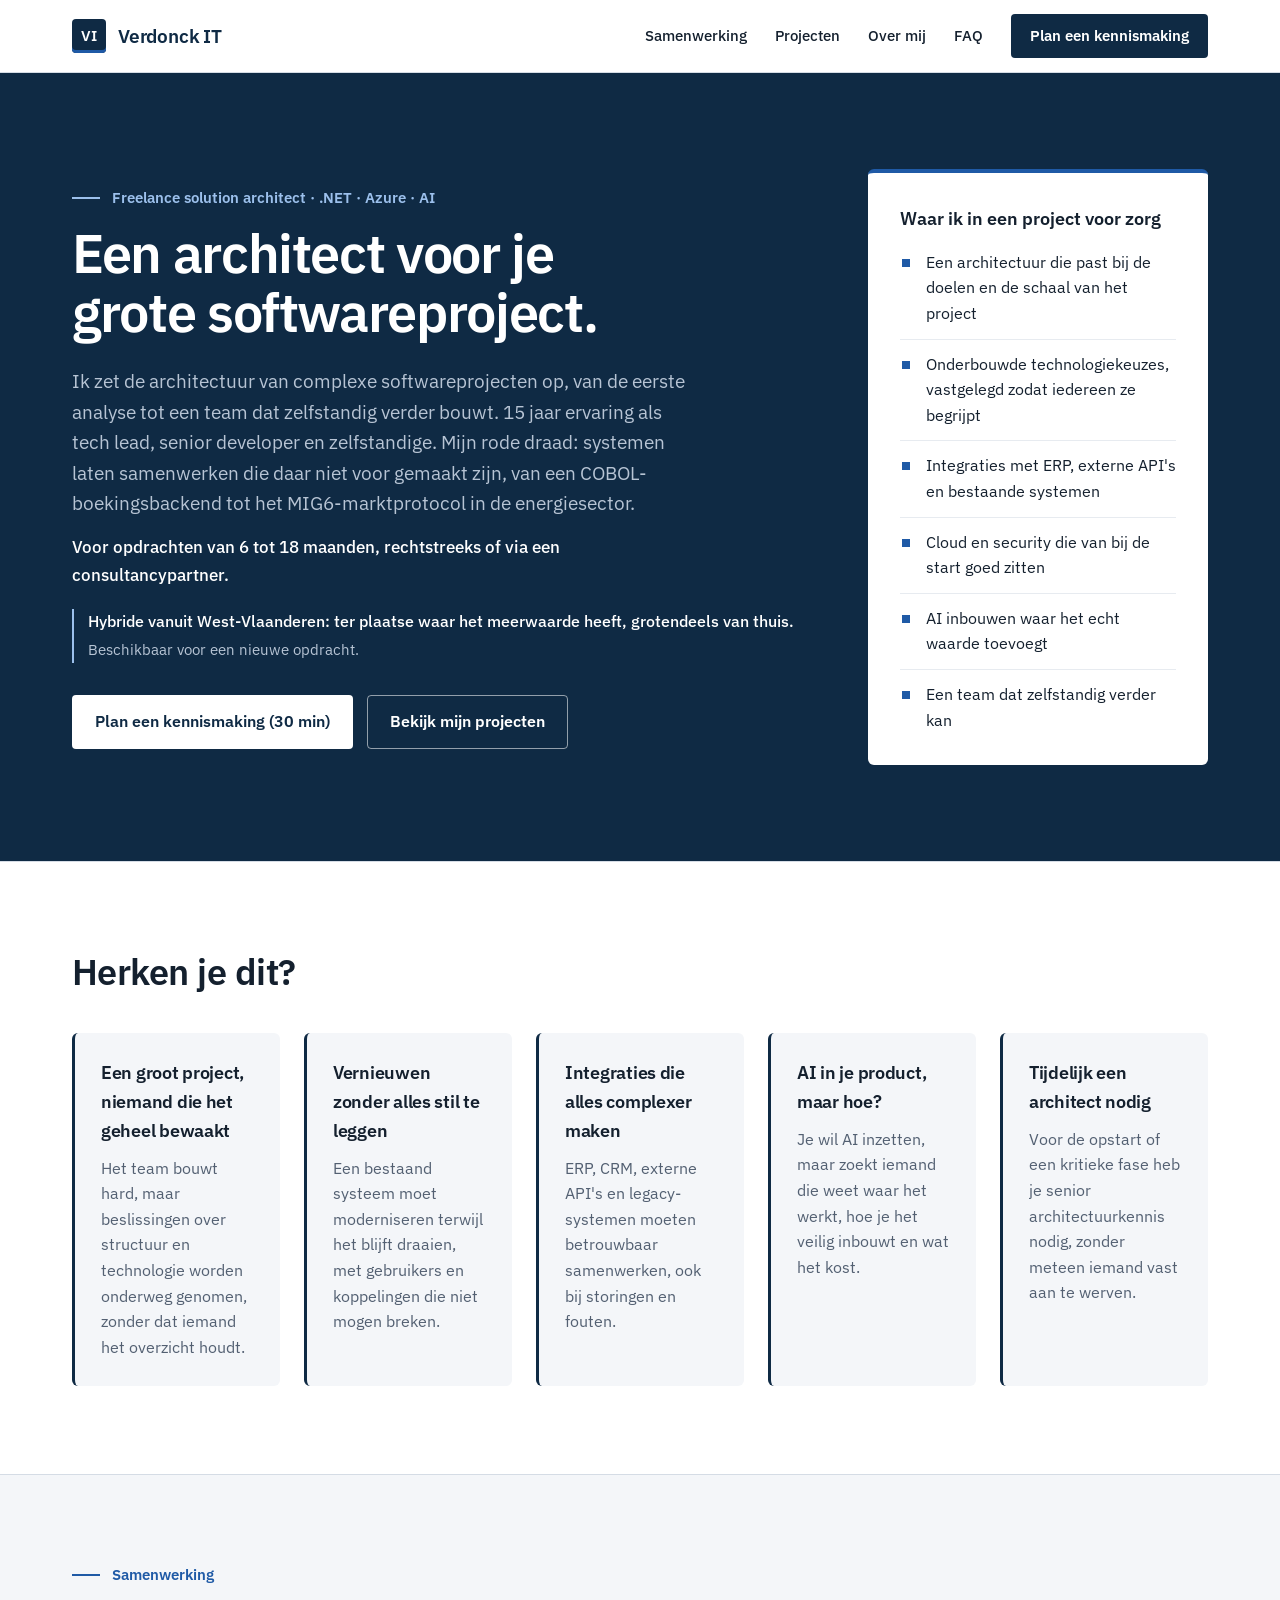
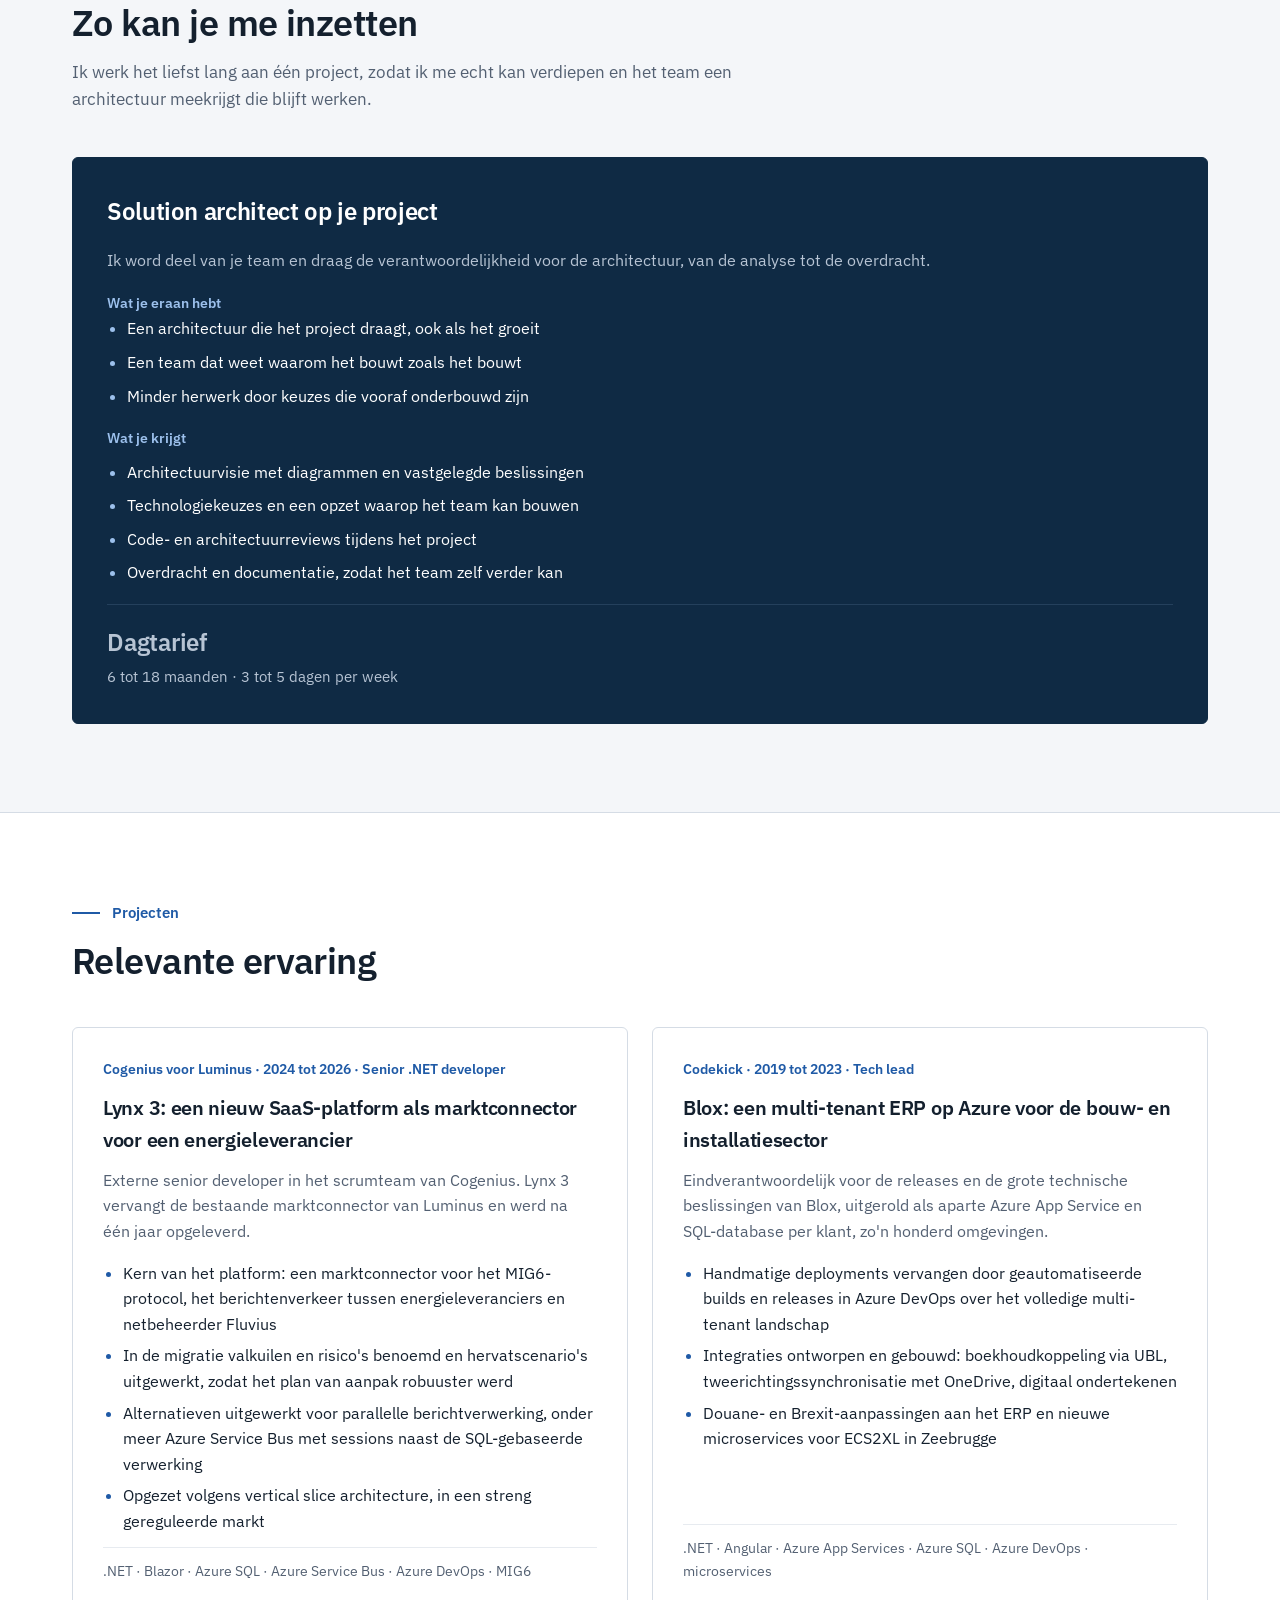
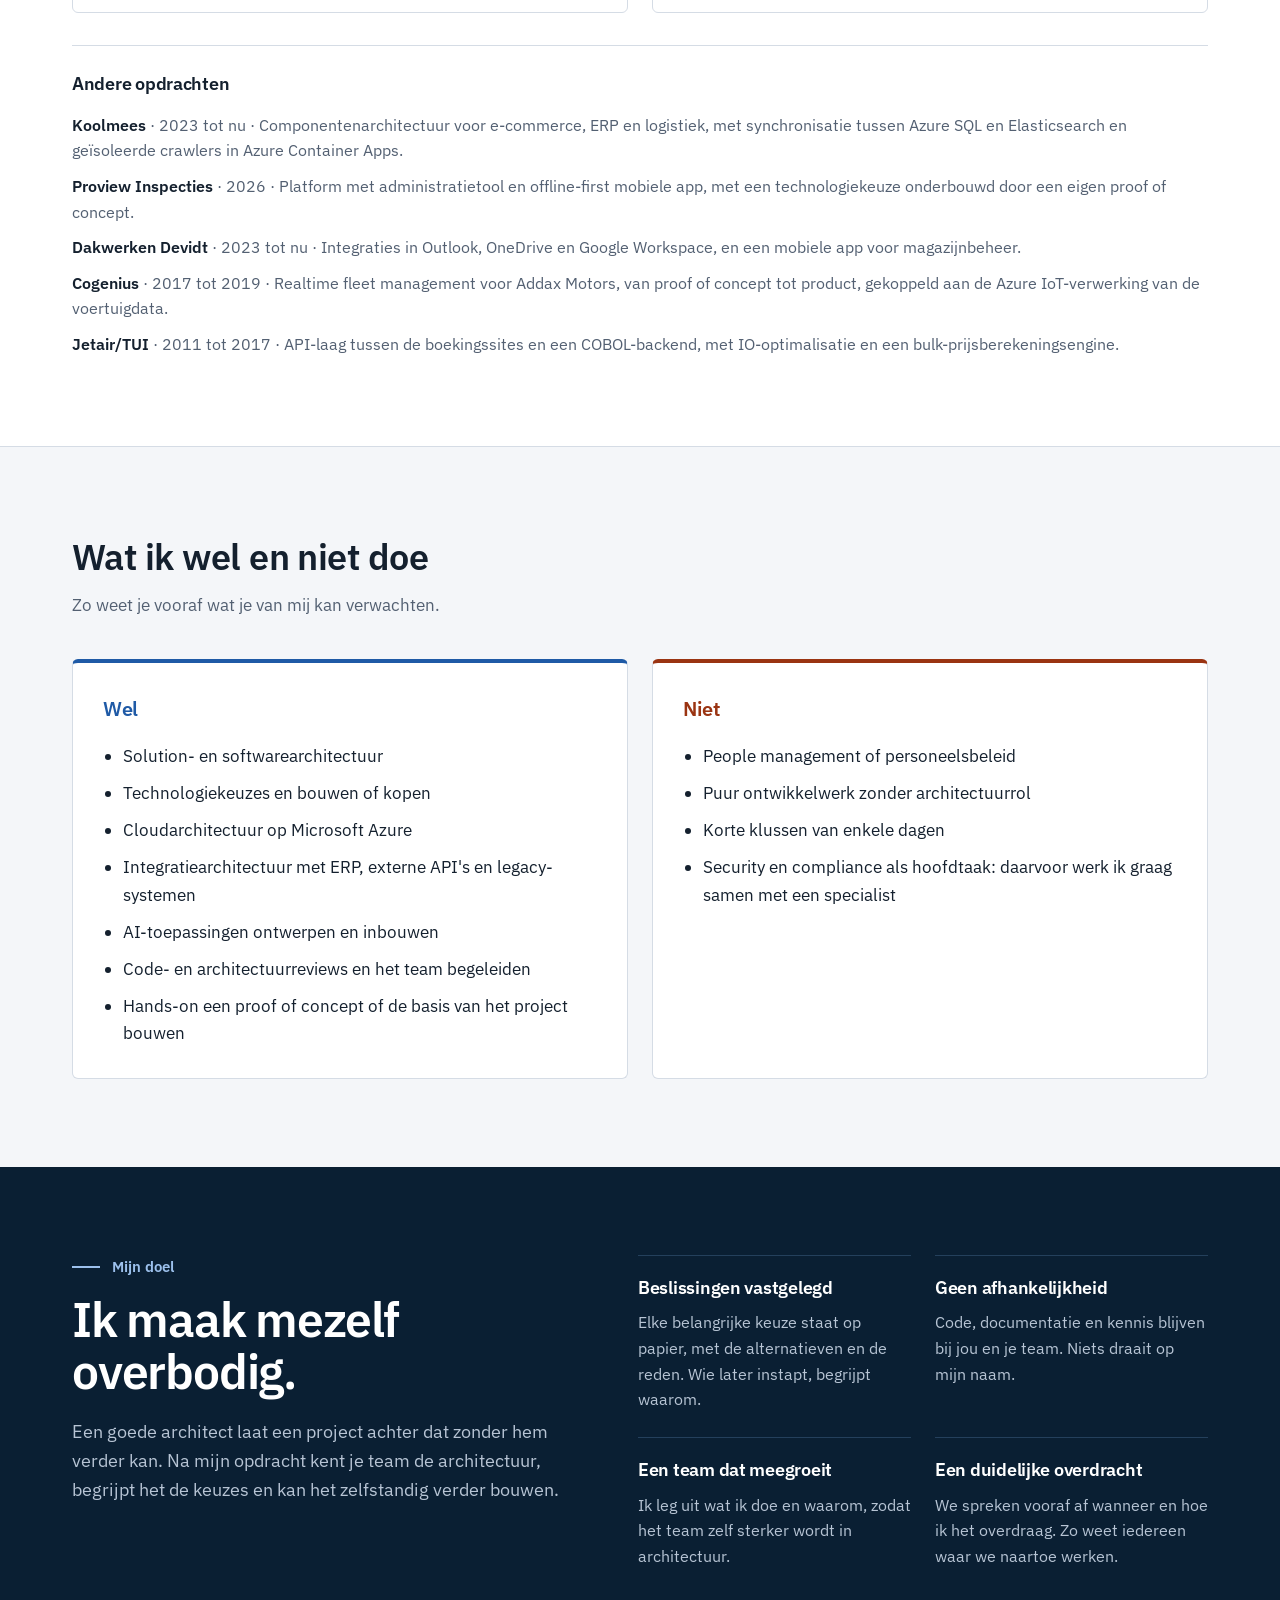
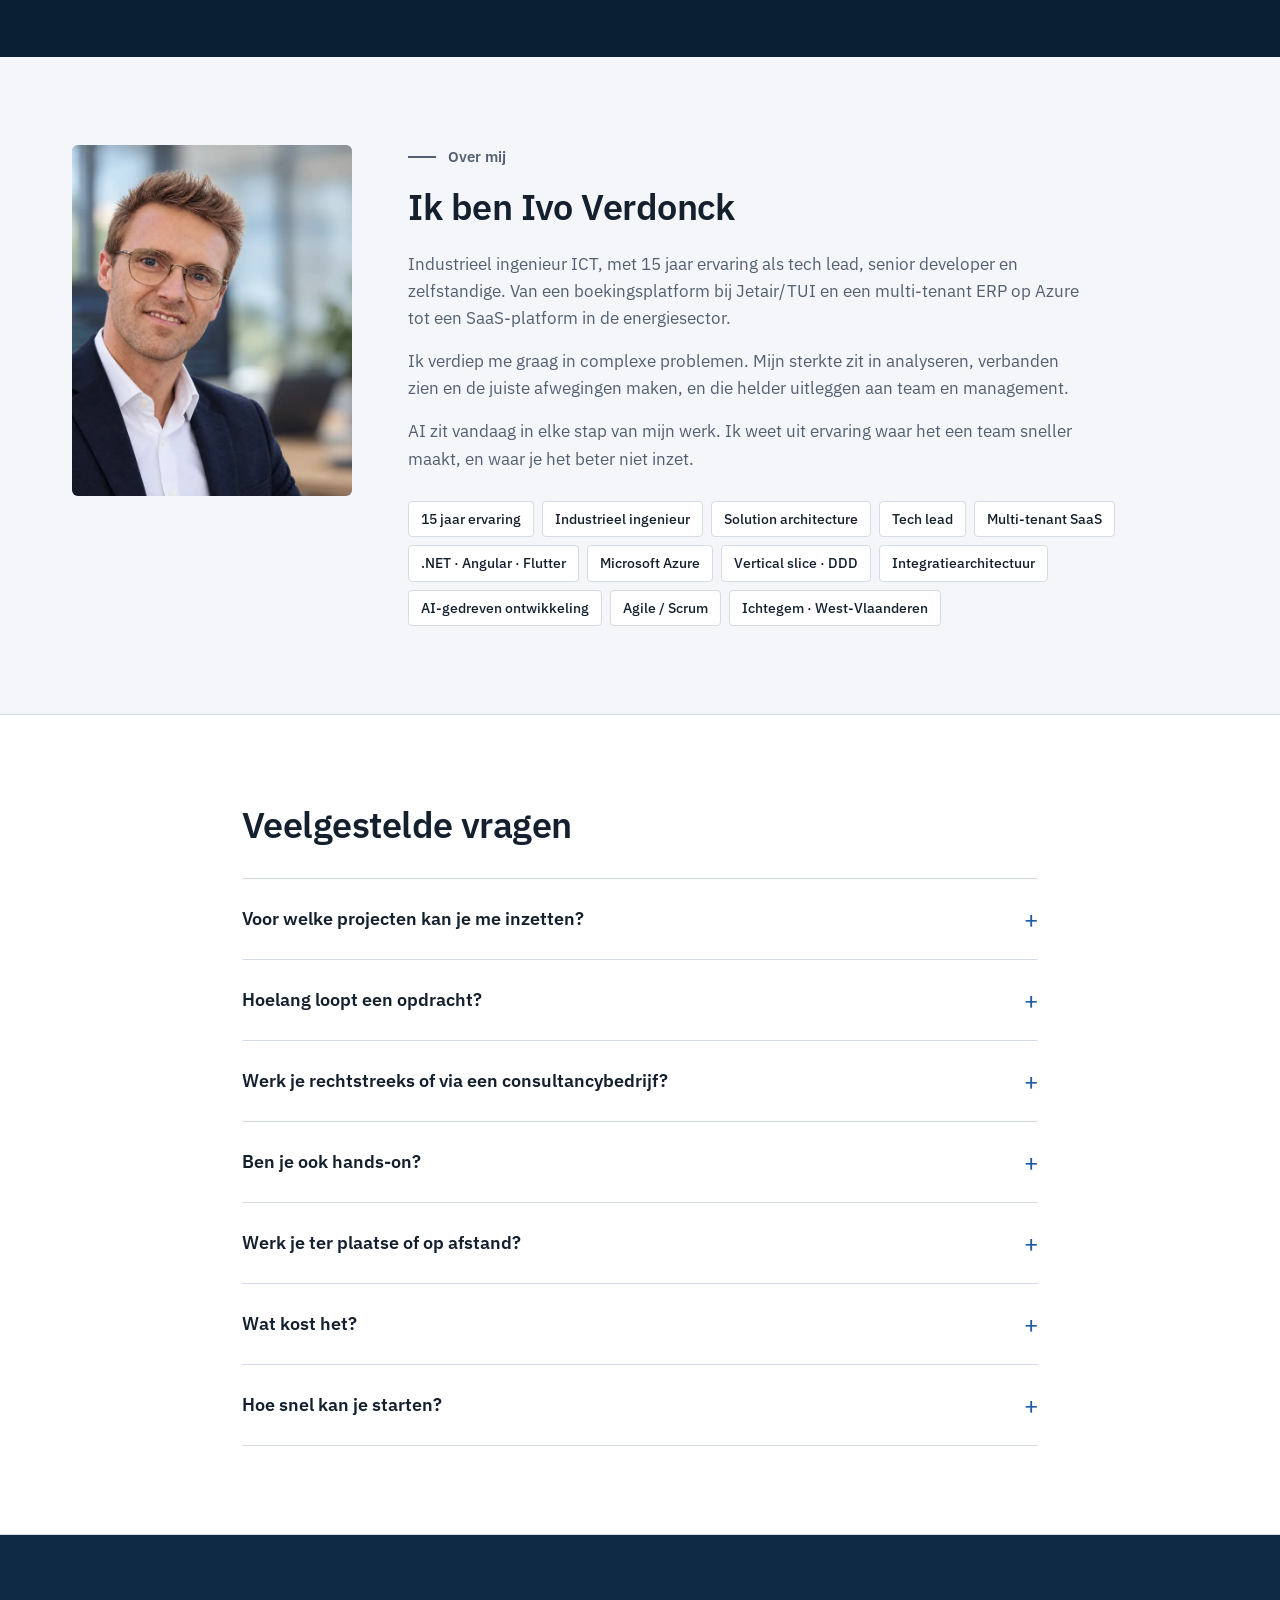
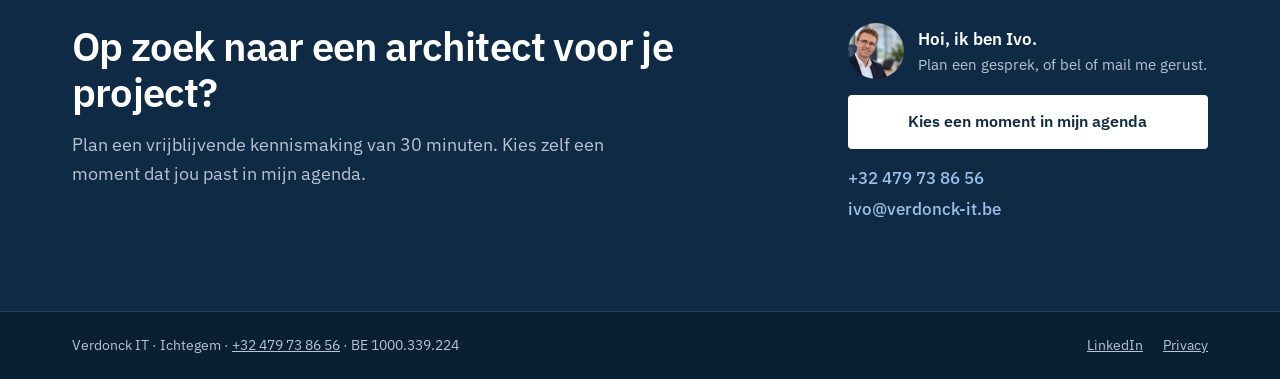
==== commit d6c35470: "Herpositionering als freelance solution architect voor grote softwareprojecten Co-Authored-By: Claud" ====
--- a/index.html
+++ b/index.html
@@ -3,17 +3,17 @@
 <head>
   <meta charset="UTF-8">
   <meta name="viewport" content="width=device-width, initial-scale=1.0">
-  <title>Verdonck IT · Strategisch IT-advies &amp; koppelingen voor KMO's</title>
-  <meta name="description" content="Een technische partner aan tafel, zonder een CTO in dienst te nemen. Onafhankelijk IT-advies, Tech Audits en koppelingen tussen je tools voor KMO's in West-Vlaanderen.">
-  <meta name="keywords" content="Verdonck IT, fractional CTO, IT-advies, tech audit, integraties, koppelingen, boekhoudkoppeling, facturatie, Peppol, e-facturatie, KMO, West-Vlaanderen, AI">
+  <title>Verdonck IT · Freelance solution architect · .NET, Azure en AI</title>
+  <meta name="description" content="Freelance solution architect voor grote softwareprojecten. Ik zet de architectuur op, van analyse tot een team dat zelfstandig verder bouwt. .NET, Azure, integraties en AI. West-Vlaanderen.">
+  <meta name="keywords" content="Verdonck IT, freelance solution architect, software architect, .NET, Azure, integratiearchitectuur, AI, West-Vlaanderen, Brugge, Kortrijk, Roeselare">
   <link rel="canonical" href="https://verdonck-it.be/">
   <link rel="icon" href="favicon.ico" sizes="any">
   <link rel="icon" href="favicon.svg" type="image/svg+xml">
   <link rel="apple-touch-icon" href="apple-touch-icon.png">
   <meta name="theme-color" content="#0F2A44">
   <meta property="og:type" content="website">
-  <meta property="og:title" content="Verdonck IT · Strategisch IT-advies &amp; koppelingen">
-  <meta property="og:description" content="Een technische partner aan tafel, zonder een CTO in dienst te nemen.">
+  <meta property="og:title" content="Verdonck IT · Freelance solution architect">
+  <meta property="og:description" content="Een architect voor je grote softwareproject, van analyse tot een team dat zelfstandig verder bouwt.">
   <meta property="og:url" content="https://verdonck-it.be/">
   <meta property="og:locale" content="nl_BE">
   <meta property="og:image" content="https://verdonck-it.be/assets/ivo.jpg">
@@ -30,10 +30,10 @@
     "email": "ivo@verdonck-it.be",
     "telephone": "+32479738656",
     "vatID": "BE1000339224",
-    "founder": { "@type": "Person", "name": "Ivo Verdonck", "sameAs": "https://www.linkedin.com/in/ivoverdonck" },
+    "founder": { "@type": "Person", "name": "Ivo Verdonck", "jobTitle": "Freelance solution architect", "sameAs": "https://www.linkedin.com/in/ivoverdonck" },
     "address": { "@type": "PostalAddress", "addressLocality": "Ichtegem", "postalCode": "8480", "addressCountry": "BE" },
     "areaServed": "BE",
-    "description": "Strategisch IT-advies, Tech Audits en koppelingen tussen bestaande tools voor groeiende bedrijven."
+    "description": "Freelance solution architect voor grote softwareprojecten: architectuur, integraties, Azure en AI."
   }
   </script>
 </head>
@@ -47,8 +47,7 @@
       <span class="brand-name">Verdonck IT</span>
     </a>
     <div class="nav-links">
-      <a href="#aanpak">Aanpak</a>
-      <a href="#formules">Formules</a>
+      <a href="#samenwerking">Samenwerking</a>
       <a href="#projecten">Projecten</a>
       <a href="#over">Over mij</a>
       <a href="#faq">FAQ</a>
@@ -63,24 +62,25 @@
   <section id="top" class="hero-band">
   <div class="container hero">
     <div class="hero-main">
-      <p class="eyebrow">Strategisch IT-advies voor groeiende bedrijven</p>
-      <h1>Een technische partner aan tafel, zonder een CTO in dienst te nemen.</h1>
-      <p class="intro">Ik help zaakvoerders de juiste technische keuzes te maken: welke software, welke architectuur, bouwen of kopen, en waar AI echt iets oplevert. Met 15 jaar ervaring in het bouwen van software.</p>
-      <p class="independent">Ik verkoop geen softwarepakketten en neem geen commissies van leveranciers. Mijn advies is onafhankelijk.</p>
-      <p class="audience">Voor bedrijven met 10 tot 100 medewerkers, zonder eigen IT-verantwoordelijke.<br><span class="audience-alt">Kleiner of zelfstandig? Bekijk de <a href="#startscan">digitale startscan</a>.</span></p>
+      <p class="eyebrow">Freelance solution architect · .NET · Azure · AI</p>
+      <h1>Een architect voor je grote softwareproject.</h1>
+      <p class="intro">Ik zet de architectuur van complexe softwareprojecten op, van de eerste analyse tot een team dat zelfstandig verder bouwt. 15 jaar ervaring als tech lead, senior developer en zelfstandige. Mijn rode draad: systemen laten samenwerken die daar niet voor gemaakt zijn, van een COBOL-boekingsbackend tot het MIG6-marktprotocol in de energiesector.</p>
+      <p class="independent">Voor opdrachten van 6 tot 18 maanden, rechtstreeks of via een consultancypartner.</p>
+      <p class="audience">Hybride vanuit West-Vlaanderen: ter plaatse waar het meerwaarde heeft, grotendeels van thuis.<br><span class="audience-alt">Beschikbaar voor een nieuwe opdracht.</span></p>
       <div class="actions">
-        <a href="https://cal.com/ivo-verdonck-w8bzwq/30min" class="btn btn-primary" target="_blank" rel="noopener">Plan een gratis kennismaking (30 min)</a>
-        <a href="#formules" class="btn btn-outline">Bekijk de Tech Audit</a>
+        <a href="https://cal.com/ivo-verdonck-w8bzwq/30min" class="btn btn-primary" target="_blank" rel="noopener">Plan een kennismaking (30 min)</a>
+        <a href="#projecten" class="btn btn-outline">Bekijk mijn projecten</a>
       </div>
     </div>
     <aside class="help-card" aria-labelledby="help-title">
-      <h2 id="help-title">Waar ik je bij help</h2>
+      <h2 id="help-title">Waar ik in een project voor zorg</h2>
       <ol class="help-list">
-        <li>Een technische roadmap die past bij je bedrijfsplan</li>
-        <li>Architectuur die mee kan groeien</li>
-        <li>Bouwen of kopen, en de juiste leverancier kiezen</li>
-        <li>AI inzetten waar het echt tijd of geld bespaart</li>
-        <li>Risico's in bestaande software blootleggen</li>
+        <li>Een architectuur die past bij de doelen en de schaal van het project</li>
+        <li>Onderbouwde technologiekeuzes, vastgelegd zodat iedereen ze begrijpt</li>
+        <li>Integraties met ERP, externe API's en bestaande systemen</li>
+        <li>Cloud en security die van bij de start goed zitten</li>
+        <li>AI inbouwen waar het echt waarde toevoegt</li>
+        <li>Een team dat zelfstandig verder kan</li>
       </ol>
     </aside>
   </div>
@@ -92,149 +92,105 @@
       <h2 class="h2" style="margin-bottom: 40px">Herken je dit?</h2>
       <div class="row problems">
         <div class="card-soft">
-          <h3>Niemand overziet nog het geheel</h3>
-          <p>Je software is jarenlang meegegroeid met je bedrijf. Er zijn koppelingen, Excel-lijsten en losse tools bijgekomen, en niemand weet nog goed hoe alles samenhangt.</p>
-        </div>
-        <div class="card-soft">
-          <h3>Een dure offerte die je niet kan beoordelen</h3>
-          <p>Een leverancier stelt een groot project voor. Je wil weten of dat de juiste oplossing is, zonder het blind te moeten geloven.</p>
-        </div>
-        <div class="card-soft">
-          <h3>Iets met AI, maar wat?</h3>
-          <p>Iedereen praat erover. Jij wil weten waar het in jouw bedrijf concreet tijd of geld bespaart, en waar het vooral een hype is.</p>
-        </div>
-        <div class="card-soft">
-          <h3>Afhankelijk van één persoon</h3>
-          <p>Alles draait op één systeem of één ontwikkelaar. Valt die weg, dan staat je bedrijf stil.</p>
-        </div>
-        <div class="card-soft">
-          <h3>E-facturatie via Peppol</h3>
-          <p>Sinds 1 januari 2026 moeten facturen tussen Belgische bedrijven gestructureerd via Peppol. Een pdf volstaat niet meer, en manuele tussenstappen kosten tijd.</p>
-        </div>
-      </div>
-    </div>
-  </section>
-
-  <!-- Formules -->
-  <section id="formules" class="container section">
-    <p class="eyebrow">Formules</p>
-    <h2 class="h2">Duidelijk afgebakend, met een vaste prijs</h2>
-    <p class="lead">Je weet vooraf wat je krijgt, wanneer en wat het kost. De meeste klanten starten met een Tech Audit en beslissen daarna of ze verder willen.</p>
+          <h3>Een groot project, niemand die het geheel bewaakt</h3>
+          <p>Het team bouwt hard, maar beslissingen over structuur en technologie worden onderweg genomen, zonder dat iemand het overzicht houdt.</p>
+        </div>
+        <div class="card-soft">
+          <h3>Vernieuwen zonder alles stil te leggen</h3>
+          <p>Een bestaand systeem moet moderniseren terwijl het blijft draaien, met gebruikers en koppelingen die niet mogen breken.</p>
+        </div>
+        <div class="card-soft">
+          <h3>Integraties die alles complexer maken</h3>
+          <p>ERP, CRM, externe API's en legacy-systemen moeten betrouwbaar samenwerken, ook bij storingen en fouten.</p>
+        </div>
+        <div class="card-soft">
+          <h3>AI in je product, maar hoe?</h3>
+          <p>Je wil AI inzetten, maar zoekt iemand die weet waar het werkt, hoe je het veilig inbouwt en wat het kost.</p>
+        </div>
+        <div class="card-soft">
+          <h3>Tijdelijk een architect nodig</h3>
+          <p>Voor de opstart of een kritieke fase heb je senior architectuurkennis nodig, zonder meteen iemand vast aan te werven.</p>
+        </div>
+      </div>
+    </div>
+  </section>
+
+  <!-- Samenwerking -->
+  <section id="samenwerking" class="container section">
+    <p class="eyebrow">Samenwerking</p>
+    <h2 class="h2">Zo kan je me inzetten</h2>
+    <p class="lead">Ik werk het liefst lang aan één project, zodat ik me echt kan verdiepen en het team een architectuur meekrijgt die blijft werken.</p>
     <div class="row offers">
 
       <article class="card offer offer-featured">
-        <div class="offer-top">
-          <h3>Tech Audit</h3>
-          <span class="badge">Startpunt</span>
-        </div>
-        <p>Een helder beeld van je software, infrastructuur, kosten en risico's. Met concrete prioriteiten.</p>
+        <h3>Solution architect op je project</h3>
+        <p>Ik word deel van je team en draag de verantwoordelijkheid voor de architectuur, van de analyse tot de overdracht.</p>
         <div>
           <p class="list-label">Wat je eraan hebt</p>
           <ul class="outcomes">
-            <li>Je weet welke investeringen nu nodig zijn, en welke niet</li>
-            <li>Je ziet waar je afhankelijk bent van één persoon of leverancier</li>
-            <li>Je hebt een plan waarmee je bedrijf verder kan groeien</li>
+            <li>Een architectuur die het project draagt, ook als het groeit</li>
+            <li>Een team dat weet waarom het bouwt zoals het bouwt</li>
+            <li>Minder herwerk door keuzes die vooraf onderbouwd zijn</li>
           </ul>
         </div>
         <p class="list-label">Wat je krijgt</p>
         <ul>
-          <li>Intake van een halve dag bij jou</li>
-          <li>Analyse van software, architectuur, hosting en kosten</li>
-          <li>Rapport in mensentaal, zonder jargon</li>
-          <li>Presentatie van 1 uur met volgende stappen</li>
+          <li>Architectuurvisie met diagrammen en vastgelegde beslissingen</li>
+          <li>Technologiekeuzes en een opzet waarop het team kan bouwen</li>
+          <li>Code- en architectuurreviews tijdens het project</li>
+          <li>Overdracht en documentatie, zodat het team zelf verder kan</li>
         </ul>
         <div class="price">
-          <p class="amount">€ 4.950 <small>excl. btw</small></p>
-          <p class="note">Vaste prijs · doorlooptijd 2 à 3 weken</p>
+          <p class="amount">Dagtarief</p>
+          <p class="note">6 tot 18 maanden · 3 tot 5 dagen per week</p>
         </div>
       </article>
 
-      <article class="card offer">
-        <div>
-          <h3>Technisch partner</h3>
-          <p class="sub">Fractional CTO</p>
-        </div>
-        <p>Een vaste technische sparringpartner voor de zaakvoerder, een vast aantal dagen per maand.</p>
+    </div>
+  </section>
+
+  <!-- Projecten -->
+  <section id="projecten" class="band">
+    <div class="container section">
+      <p class="eyebrow">Projecten</p>
+      <h2 class="h2" style="margin-bottom: 44px">Relevante ervaring</h2>
+      <div class="row">
+
+        <article class="card case case-major">
+          <p class="client">Cogenius voor Luminus · 2024 tot 2026 · Senior .NET developer</p>
+          <h3>Lynx 3: een nieuw SaaS-platform als marktconnector voor een energieleverancier</h3>
+          <p>Externe senior developer in het scrumteam van Cogenius. Lynx 3 vervangt de bestaande marktconnector van Luminus en werd na één jaar opgeleverd.</p>
+          <ul>
+            <li>Kern van het platform: een marktconnector voor het MIG6-protocol, het berichtenverkeer tussen energieleveranciers en netbeheerder Fluvius</li>
+            <li>In de migratie valkuilen en risico's benoemd en hervatscenario's uitgewerkt, zodat het plan van aanpak robuuster werd</li>
+            <li>Alternatieven uitgewerkt voor parallelle berichtverwerking, onder meer Azure Service Bus met sessions naast de SQL-gebaseerde verwerking</li>
+            <li>Opgezet volgens vertical slice architecture, in een streng gereguleerde markt</li>
+          </ul>
+          <p class="tech">.NET · Blazor · Azure SQL · Azure Service Bus · Azure DevOps · MIG6</p>
+        </article>
+
+        <article class="card case case-major">
+          <p class="client">Codekick · 2019 tot 2023 · Tech lead</p>
+          <h3>Blox: een multi-tenant ERP op Azure voor de bouw- en installatiesector</h3>
+          <p>Eindverantwoordelijk voor de releases en de grote technische beslissingen van Blox, uitgerold als aparte Azure App Service en SQL-database per klant, zo'n honderd omgevingen.</p>
+          <ul>
+            <li>Handmatige deployments vervangen door geautomatiseerde builds en releases in Azure DevOps over het volledige multi-tenant landschap</li>
+            <li>Integraties ontworpen en gebouwd: boekhoudkoppeling via UBL, tweerichtingssynchronisatie met OneDrive, digitaal ondertekenen</li>
+            <li>Douane- en Brexit-aanpassingen aan het ERP en nieuwe microservices voor ECS2XL in Zeebrugge</li>
+          </ul>
+          <p class="tech">.NET · Angular · Azure App Services · Azure SQL · Azure DevOps · microservices</p>
+        </article>
+      </div>
+
+      <div class="others">
+        <h3>Andere opdrachten</h3>
         <ul>
-          <li>Technische roadmap en architectuurkeuzes</li>
-          <li>Leveranciers en ontwikkelaars kiezen en opvolgen</li>
-          <li>Offertes en voorstellen beoordelen</li>
-          <li>Maandelijks overleg met een vaste agenda</li>
+          <li><strong>Koolmees</strong> · 2023 tot nu · Componentenarchitectuur voor e-commerce, ERP en logistiek, met synchronisatie tussen Azure SQL en Elasticsearch en geïsoleerde crawlers in Azure Container Apps.</li>
+          <li><strong>Proview Inspecties</strong> · 2026 · Platform met administratietool en offline-first mobiele app, met een technologiekeuze onderbouwd door een eigen proof of concept.</li>
+          <li><strong>Dakwerken Devidt</strong> · 2023 tot nu · Integraties in Outlook, OneDrive en Google Workspace, en een mobiele app voor magazijnbeheer.</li>
+          <li><strong>Cogenius</strong> · 2017 tot 2019 · Realtime fleet management voor Addax Motors, van proof of concept tot product, gekoppeld aan de Azure IoT-verwerking van de voertuigdata.</li>
+          <li><strong>Jetair/TUI</strong> · 2011 tot 2017 · API-laag tussen de boekingssites en een COBOL-backend, met IO-optimalisatie en een bulk-prijsberekeningsengine.</li>
         </ul>
-        <div class="price">
-          <p class="amount">vanaf € 2.500 <small>per maand</small></p>
-          <p class="note">Excl. btw · vast aantal dagen op maat, maandelijks opzegbaar</p>
-        </div>
-      </article>
-
-      <article class="card offer">
-        <div>
-          <h3>Koppelingen &amp; integraties</h3>
-          <p class="sub">Een mogelijke uitkomst van de Tech Audit</p>
-        </div>
-        <p>Toont de audit dat je systemen beter moeten samenwerken, dan teken ik de koppelingen uit en zorg ik dat ze correct gebouwd worden.</p>
-        <ul>
-          <li>Architectuur van de koppelingen, afgestemd op je roadmap</li>
-          <li>Boekhoudpakket, ERP, facturatie en e-facturatie via Peppol</li>
-          <li>Uitvoering met AI-tools of via een vaste partner, onder mijn toezicht</li>
-          <li>Oplevering met documentatie, eigendom bij jou</li>
-        </ul>
-        <div class="price">
-          <p class="amount">Prijs per project</p>
-          <p class="note">Vastgelegd na de Tech Audit</p>
-        </div>
-      </article>
-    </div>
-
-    <article id="startscan" class="card starter" aria-labelledby="starter-title">
-      <div class="starter-main">
-        <p class="starter-eyebrow">Zelfstandige of klein bedrijf?</p>
-        <h3 id="starter-title">Digitale startscan</h3>
-        <p>Calculatie, offertes, facturatie en boekhouding die beter op elkaar aansluiten, zonder een groot IT-project. We bekijken samen hoe je nu werkt, van de vraag van een klant tot de betaalde factuur. Je krijgt een concreet advies: welk pakket of welke aanpak, wat het kost en hoeveel tijd het je bespaart.</p>
-        <ul>
-          <li>Een halve dag samen jouw werkwijze doorlopen</li>
-          <li>Binnen een week een advies van 2 à 3 pagina's</li>
-          <li>Daarna een vast pakket om alles op te zetten, als je dat wil: pakket instellen, sjablonen voor calculatie en offertes, koppeling met je boekhouder en Peppol</li>
-        </ul>
-      </div>
-      <div class="starter-side">
-        <p class="amount">€ 750 <small>excl. btw</small></p>
-        <p class="note">Vaste prijs. Ga je verder met de opzet, dan verreken ik de startscan.</p>
-        <a href="https://cal.com/ivo-verdonck-w8bzwq/30min" class="btn btn-primary" target="_blank" rel="noopener">Plan een kennismaking</a>
-      </div>
-    </article>
-  </section>
-
-  <!-- Aanpak -->
-  <section id="aanpak" class="band-tint">
-    <div class="container section">
-      <p class="eyebrow">Aanpak</p>
-      <h2 class="h2" style="margin-bottom: 44px">Zo verloopt een Tech Audit</h2>
-      <div class="row steps">
-        <div class="step">
-          <p class="num">1</p>
-          <h3>Kennismaking</h3>
-          <p class="meta">30 min · online · gratis</p>
-          <p>We bekijken samen je vraag. Je hoort meteen of een audit zinvol is.</p>
-        </div>
-        <div class="step">
-          <p class="num">2</p>
-          <h3>Intake</h3>
-          <p class="meta">Halve dag · bij jou</p>
-          <p>Je doelen, je systemen en de mensen die ermee werken. Ik laat vooraf weten wat ik nodig heb.</p>
-        </div>
-        <div class="step">
-          <p class="num">3</p>
-          <h3>Analyse</h3>
-          <p class="meta">1 à 2 weken · zelfstandig</p>
-          <p>Ik onderzoek software, infrastructuur, kosten en risico's. Jij hoeft niets te doen.</p>
-        </div>
-        <div class="step">
-          <p class="num">4</p>
-          <h3>Rapport &amp; presentatie</h3>
-          <p class="meta">1 uur · bij jou of online</p>
-          <p>Heldere prioriteiten: wat nu, wat later, wat niet. Jij beslist wat er gebeurt.</p>
-        </div>
       </div>
     </div>
   </section>
@@ -247,22 +203,22 @@
       <div class="card yes">
         <h3>Wel</h3>
         <ul>
-          <li>Technische strategie en roadmap</li>
-          <li>Architectuur, schaalbaarheid en security</li>
-          <li>Bouwen of kopen, en leveranciers kiezen</li>
-          <li>Code- en architectuurreviews</li>
-          <li>AI-toepassingen uitwerken en inbouwen, en je team ermee op weg zetten</li>
-          <li>Boekhoudpakketten koppelen en facturatiesystemen integreren of ontwikkelen, inclusief e-facturatie via Peppol</li>
-          <li>Koppelingen uittekenen en de uitvoering aansturen</li>
+          <li>Solution- en softwarearchitectuur</li>
+          <li>Technologiekeuzes en bouwen of kopen</li>
+          <li>Cloudarchitectuur op Microsoft Azure</li>
+          <li>Integratiearchitectuur met ERP, externe API's en legacy-systemen</li>
+          <li>AI-toepassingen ontwerpen en inbouwen</li>
+          <li>Code- en architectuurreviews en het team begeleiden</li>
+          <li>Hands-on een proof of concept of de basis van het project bouwen</li>
         </ul>
       </div>
       <div class="card no">
         <h3>Niet</h3>
         <ul>
-          <li>Personeelsbeleid of je IT-team aansturen</li>
-          <li>De dagelijkse projectplanning van je team</li>
-          <li>Commissies van leveranciers: mijn advies is onafhankelijk</li>
-          <li>Volledige software op maat bouwen: daarvoor help ik je de juiste partner kiezen</li>
+          <li>People management of personeelsbeleid</li>
+          <li>Puur ontwikkelwerk zonder architectuurrol</li>
+          <li>Korte klussen van enkele dagen</li>
+          <li>Security en compliance als hoofdtaak: daarvoor werk ik graag samen met een specialist</li>
         </ul>
       </div>
     </div>
@@ -274,100 +230,26 @@
       <div class="goal-main">
         <p class="eyebrow">Mijn doel</p>
         <h2 class="goal-title">Ik maak mezelf overbodig.</h2>
-        <p class="goal-lead">Een goede technische partner maakt je niet afhankelijk van zichzelf. Na onze samenwerking moet jij zelf verder kunnen, met je eigen team of met de leverancier die je koos.</p>
-        <blockquote class="goal-quote">
-          <p>Bij Koolmees zette ik de zaakvoerder op weg met AI. Vandaag past hij zelf zijn kassaflow aan, zonder mij.</p>
-        </blockquote>
+        <p class="goal-lead">Een goede architect laat een project achter dat zonder hem verder kan. Na mijn opdracht kent je team de architectuur, begrijpt het de keuzes en kan het zelfstandig verder bouwen.</p>
       </div>
       <div class="goal-points">
         <div class="goal-point">
-          <h3>Een plan dat je zelf kan volgen</h3>
-          <p>Een roadmap voor de komende 6 à 12 maanden, met duidelijke prioriteiten in gewone taal.</p>
+          <h3>Beslissingen vastgelegd</h3>
+          <p>Elke belangrijke keuze staat op papier, met de alternatieven en de reden. Wie later instapt, begrijpt waarom.</p>
         </div>
         <div class="goal-point">
-          <h3>Jouw koppelingen, jouw eigendom</h3>
-          <p>De koppelingen en je data zijn van jou. Ze draaien op jouw eigen accounts en je krijgt duidelijke documentatie mee, zodat je nooit vastzit aan mij.</p>
+          <h3>Geen afhankelijkheid</h3>
+          <p>Code, documentatie en kennis blijven bij jou en je team. Niets draait op mijn naam.</p>
         </div>
         <div class="goal-point">
-          <h3>Een team dat zelf verder kan</h3>
-          <p>Ik leg uit wat ik doe en leer je mensen werken met hun tools, ook met AI.</p>
+          <h3>Een team dat meegroeit</h3>
+          <p>Ik leg uit wat ik doe en waarom, zodat het team zelf sterker wordt in architectuur.</p>
         </div>
         <div class="goal-point">
-          <h3>Een goede overdracht</h3>
-          <p>Kies je later voor een eigen ontwikkelaar of een leverancier, dan help ik bij de keuze en draag ik alles netjes over.</p>
-        </div>
-      </div>
-    </div>
-  </section>
-
-  <!-- Projecten -->
-  <section id="projecten" class="band">
-    <div class="container section">
-      <p class="eyebrow">Projecten</p>
-      <h2 class="h2" style="margin-bottom: 44px">Bedrijven die verder konden groeien</h2>
-      <div class="row">
-
-        <article class="card case-featured">
-          <div class="case-intro">
-            <p class="client">Koolmees · sinds 2023</p>
-            <h3>Van tientallen naar honderden facturen per maand</h3>
-            <p class="muted">Koolmees zat vast in manueel werk. Facturen en leverbons werden met de hand overgezet, met veel copy-paste en weinig overzicht. Elke extra klant betekende extra werk.</p>
-          </div>
-          <ol class="timeline">
-            <li>
-              <span class="when">Inzicht</span>
-              <div>
-                <h4>Groeien kan alleen met software</h4>
-                <p>Ik heb de zaakvoerder begeleid en samen ingezien dat verder groeien alleen kon door het werk te automatiseren. We kozen voor software op maat die aansluit op hoe het team al werkte.</p>
-              </div>
-            </li>
-            <li>
-              <span class="when">Facturen</span>
-              <div>
-                <h4>Rechtstreeks naar de boekhouding</h4>
-                <p>Facturen en leverbons worden automatisch opgemaakt en gaan via een koppeling naar het boekhoudpakket. Niets moet nog overgetypt worden.</p>
-              </div>
-            </li>
-            <li>
-              <span class="when">Webshops</span>
-              <div>
-                <h4>Prijzen en stock altijd juist</h4>
-                <p>De webshops waar Koolmees bestelt worden automatisch uitgelezen, zodat prijzen en stock altijd up-to-date zijn.</p>
-              </div>
-            </li>
-            <li>
-              <span class="when">Depot</span>
-              <div>
-                <h4>Orderpicken via een app</h4>
-                <p>In het depot worden orders verzameld met een app. Dat werkt efficiënter en de stock is realtime.</p>
-              </div>
-            </li>
-            <li>
-              <span class="when">Vandaag</span>
-              <div>
-                <h4>Honderden facturen per maand</h4>
-                <p>Koolmees verstuurt nu honderden facturen en leverbons per maand. Zonder deze digitalisering was dat niet denkbaar. De zaakvoerder past intussen zelf zijn flows aan met AI.</p>
-              </div>
-            </li>
-          </ol>
-        </article>
-
-        <article class="card case">
-          <p class="client">Proview Inspecties · 2026</p>
-          <h3>Minder achter de pc, meer op de baan</h3>
-          <p>Alles liep via Word, Excel en de Verkenner. De zaakvoerder verloor veel tijd aan manueel werk: foto's verkleinen, verslepen en ordenen. Hij wou op de baan zijn en doen waar hij goed in is.</p>
-          <p>Nu gebeurt dat werk automatisch op de achtergrond en doet AI tekstsuggesties. Bij het maken van een verslag kan hij zich focussen op de inhoud.</p>
-        </article>
-
-        <article class="card case">
-          <p class="client">Dakwerken Devidt</p>
-          <h3>De offerte ligt meteen op tafel bij de klant</h3>
-          <p>Complexe dakconstructies worden automatisch uitgerekend. Zo kan Devidt ter plaatse bij de klant een offerte op maat afprinten.</p>
-          <p>Ook de facturatie loopt automatisch.</p>
-          <p class="result"><strong>10 minuten</strong> voor een offerte ter plaatse, in plaats van dagen rekenwerk</p>
-        </article>
-      </div>
-      <p class="also">Verder ook gewerkt voor of bij: Jetair/TUI, Codekick en Cogenius.</p>
+          <h3>Een duidelijke overdracht</h3>
+          <p>We spreken vooraf af wanneer en hoe ik het overdraag. Zo weet iedereen waar we naartoe werken.</p>
+        </div>
+      </div>
     </div>
   </section>
 
@@ -382,17 +264,21 @@
     <div class="about-text">
       <p class="eyebrow">Over mij</p>
       <h2 class="h2" style="margin-bottom: 22px">Ik ben Ivo Verdonck</h2>
-      <p>Industrieel ingenieur elektronica-ICT, met 15 jaar ervaring in het bouwen van software: van maatwerk voor KMO's tot een SaaS-platform in de energiesector.</p>
-      <p>Mijn sterkte zit in analyseren, verbanden leggen en helder adviseren. Ik zeg je eerlijk wat werkt, wat het kost en waar de risico's zitten, ook als dat betekent dat je iets beter niet bouwt.</p>
-      <p>AI zit vandaag in elke stap van mijn werk. Daardoor lever ik sneller en goedkoper op dan een klassiek traject, en weet ik uit ervaring waar AI wel en niet werkt.</p>
+      <p>Industrieel ingenieur ICT, met 15 jaar ervaring als tech lead, senior developer en zelfstandige. Van een boekingsplatform bij Jetair/TUI en een multi-tenant ERP op Azure tot een SaaS-platform in de energiesector.</p>
+      <p>Ik verdiep me graag in complexe problemen. Mijn sterkte zit in analyseren, verbanden zien en de juiste afwegingen maken, en die helder uitleggen aan team en management.</p>
+      <p>AI zit vandaag in elke stap van mijn werk. Ik weet uit ervaring waar het een team sneller maakt, en waar je het beter niet inzet.</p>
       <div class="chips">
         <span>15 jaar ervaring</span>
         <span>Industrieel ingenieur</span>
-        <span>IT-architectuur</span>
-        <span>Leveranciersselectie</span>
-        <span>AI-implementatie</span>
-        <span>Schaalbaarheid</span>
-        <span>E-facturatie &amp; ERP-koppelingen</span>
+        <span>Solution architecture</span>
+        <span>Tech lead</span>
+        <span>Multi-tenant SaaS</span>
+        <span>.NET · Angular · Flutter</span>
+        <span>Microsoft Azure</span>
+        <span>Vertical slice · DDD</span>
+        <span>Integratiearchitectuur</span>
+        <span>AI-gedreven ontwikkeling</span>
+        <span>Agile / Scrum</span>
         <span>Ichtegem · West-Vlaanderen</span>
       </div>
     </div>
@@ -403,32 +289,32 @@
     <div class="container section faq">
       <h2 class="h2" style="margin-bottom: 32px">Veelgestelde vragen</h2>
       <details>
-        <summary>Wat is een fractional CTO?</summary>
-        <p>Een ervaren technisch adviseur die een deel van zijn tijd voor jouw bedrijf werkt. Je krijgt de technische visie van een CTO, zonder de kost van een voltijdse aanwerving.</p>
-      </details>
-      <details>
-        <summary>Moet ik meteen een langdurig traject aangaan?</summary>
-        <p>Nee. De meeste klanten starten met een Tech Audit. Daarna beslis je zelf of en hoe je verder wil.</p>
-      </details>
-      <details>
-        <summary>Werk je samen met mijn huidige leverancier of ontwikkelaar?</summary>
-        <p>Ja. Ik kom niet in hun plaats, maar help jou de juiste vragen te stellen en hun voorstellen te beoordelen.</p>
-      </details>
-      <details>
-        <summary>Wat als ik meer of minder dagen nodig heb?</summary>
-        <p>Dat stemmen we maandelijks af. Het aantal dagen ligt vooraf vast, zodat je nooit voor verrassingen staat.</p>
-      </details>
-      <details>
-        <summary>Kan je mijn boekhoudpakket, facturatie of Peppol koppelen?</summary>
-        <p>Ja. Meestal komt die nood naar boven tijdens de Tech Audit. Ik teken de koppeling uit en zorg voor de uitvoering, met AI-tools of via een vaste partner. Ik heb al meerdere boekhoud-, facturatie- en Peppol-koppelingen opgezet. Zo hoeven facturen, klanten en betalingen niet meer met de hand overgezet te worden.</p>
-      </details>
-      <details>
-        <summary>Werk je ter plaatse of online?</summary>
-        <p>Allebei. De intake en de presentatie doe ik graag bij jou. De analyse en het opvolgoverleg kunnen online.</p>
+        <summary>Voor welke projecten kan je me inzetten?</summary>
+        <p>Voor grote of complexe softwareprojecten: een nieuw product opzetten, een bestaand systeem vernieuwen, of een project waar integraties met andere systemen centraal staan. Meestal in .NET en Azure.</p>
+      </details>
+      <details>
+        <summary>Hoelang loopt een opdracht?</summary>
+        <p>Liefst 6 tot 18 maanden, zodat ik me echt in het project kan verdiepen.</p>
+      </details>
+      <details>
+        <summary>Werk je rechtstreeks of via een consultancybedrijf?</summary>
+        <p>Allebei. Ik werk rechtstreeks voor bedrijven of via een consultancypartner, als freelancer via mijn eigen vennootschap.</p>
+      </details>
+      <details>
+        <summary>Ben je ook hands-on?</summary>
+        <p>Ja. Ik bouw zelf mee aan de basis van een project of aan een proof of concept, en doe code-reviews. Mijn focus ligt wel op de architectuur, niet op puur ontwikkelwerk.</p>
+      </details>
+      <details>
+        <summary>Werk je ter plaatse of op afstand?</summary>
+        <p>Hybride, voor opdrachten in West-Vlaanderen. Ik kom ter plaatse voor workshops, overleg met het team en belangrijke momenten in het project, en werk de rest van de week van thuis. Architectuurwerk vraagt focus, en die vind ik het best in een rustige omgeving.</p>
+      </details>
+      <details>
+        <summary>Wat kost het?</summary>
+        <p>Ik werk met een dagtarief, afhankelijk van de duur van de opdracht en het aantal dagen per week.</p>
       </details>
       <details>
         <summary>Hoe snel kan je starten?</summary>
-        <p>Meestal binnen 2 weken na de kennismaking. Je krijgt meteen een concrete planning.</p>
+        <p>Ik ben beschikbaar voor een nieuwe opdracht. Na een kennismaking kan ik meestal binnen 2 weken starten.</p>
       </details>
     </div>
   </section>
@@ -439,7 +325,7 @@
 <section id="contact" class="contact">
   <div class="container section contact-inner">
     <div class="contact-main">
-      <h2>Benieuwd waar jouw software staat?</h2>
+      <h2>Op zoek naar een architect voor je project?</h2>
       <p class="intro">Plan een vrijblijvende kennismaking van 30 minuten. Kies zelf een moment dat jou past in mijn agenda.</p>
     </div>
     <div class="contact-side">
@@ -456,7 +342,7 @@
       <a class="btn btn-light" href="https://cal.com/ivo-verdonck-w8bzwq/30min" target="_blank" rel="noopener">Kies een moment in mijn agenda</a>
       <p class="contact-lines">
         <a href="tel:+32479738656">+32 479 73 86 56</a>
-        <a href="mailto:ivo@verdonck-it.be?subject=Vraag%20Verdonck%20IT">ivo@verdonck-it.be</a>
+        <a href="mailto:ivo@verdonck-it.be?subject=Opdracht%20solution%20architect">ivo@verdonck-it.be</a>
       </p>
     </div>
   </div>
--- a/assets/site.css
+++ b/assets/site.css
@@ -127,6 +127,15 @@
 .offer .list-label { font-size: 14px; font-weight: 600; color: var(--muted); margin-bottom: -8px; }
 .offer .outcomes { margin-top: 10px; }
 .offer-featured .list-label { color: var(--accent-light); }
+/* Major cases & others */
+.case-major ul { margin: 4px 0 0; padding-left: 20px; display: flex; flex-direction: column; gap: 6px; font-size: 16px; color: var(--ink); }
+.case-major ul li::marker { color: var(--accent); }
+.case-major .tech { margin-top: auto; padding-top: 12px; border-top: 1px solid var(--line-soft); font-size: 14px; color: var(--muted); }
+.others { margin-top: 32px; padding-top: 24px; border-top: 1px solid var(--line); }
+.others h3 { font-size: 18px; margin-bottom: 14px; }
+.others ul { margin: 0; padding: 0; list-style: none; display: flex; flex-direction: column; gap: 10px; font-size: 16px; color: var(--muted); }
+.others strong { color: var(--ink); font-weight: 600; }
+
 /* Starter */
 .starter { margin-top: 24px; display: flex; flex-wrap: wrap; gap: 32px 48px; align-items: flex-start; padding: 34px; }
 .starter-main { flex: 999 1 520px; min-width: 0; display: flex; flex-direction: column; gap: 14px; }
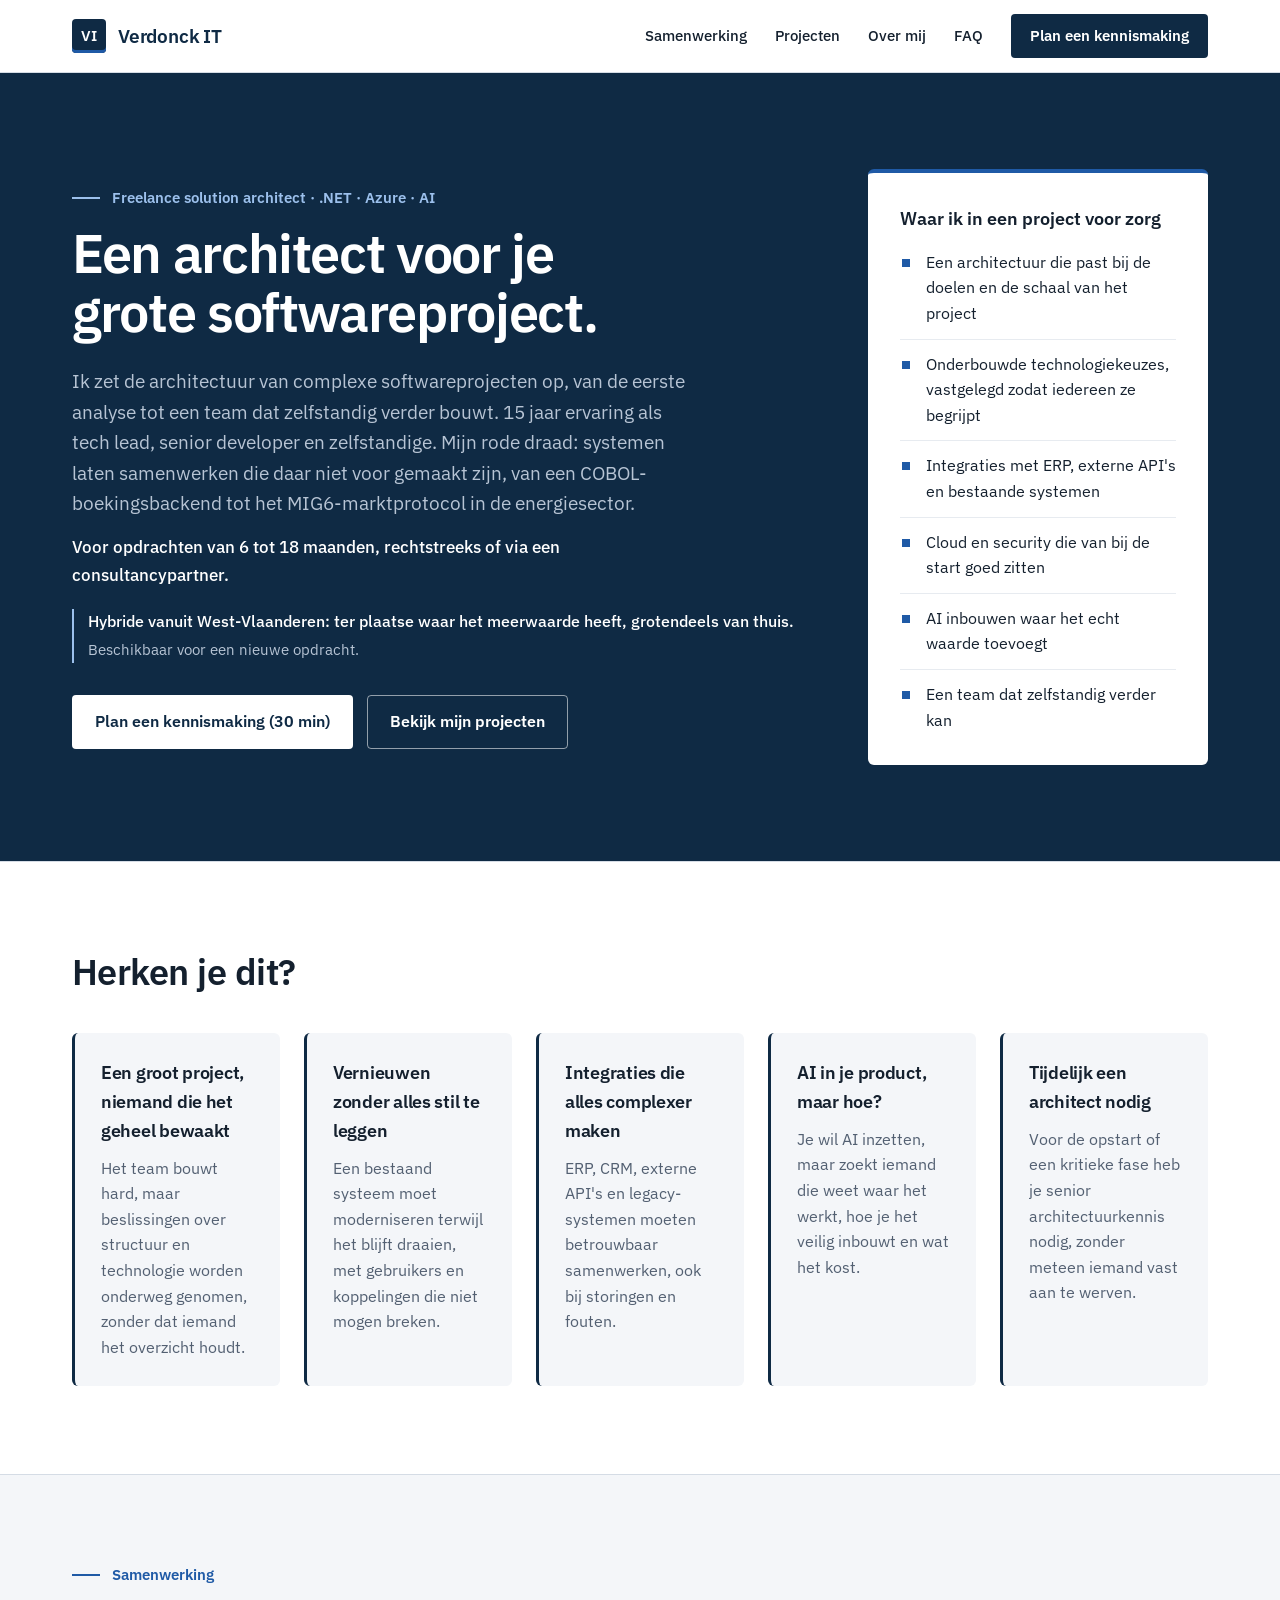
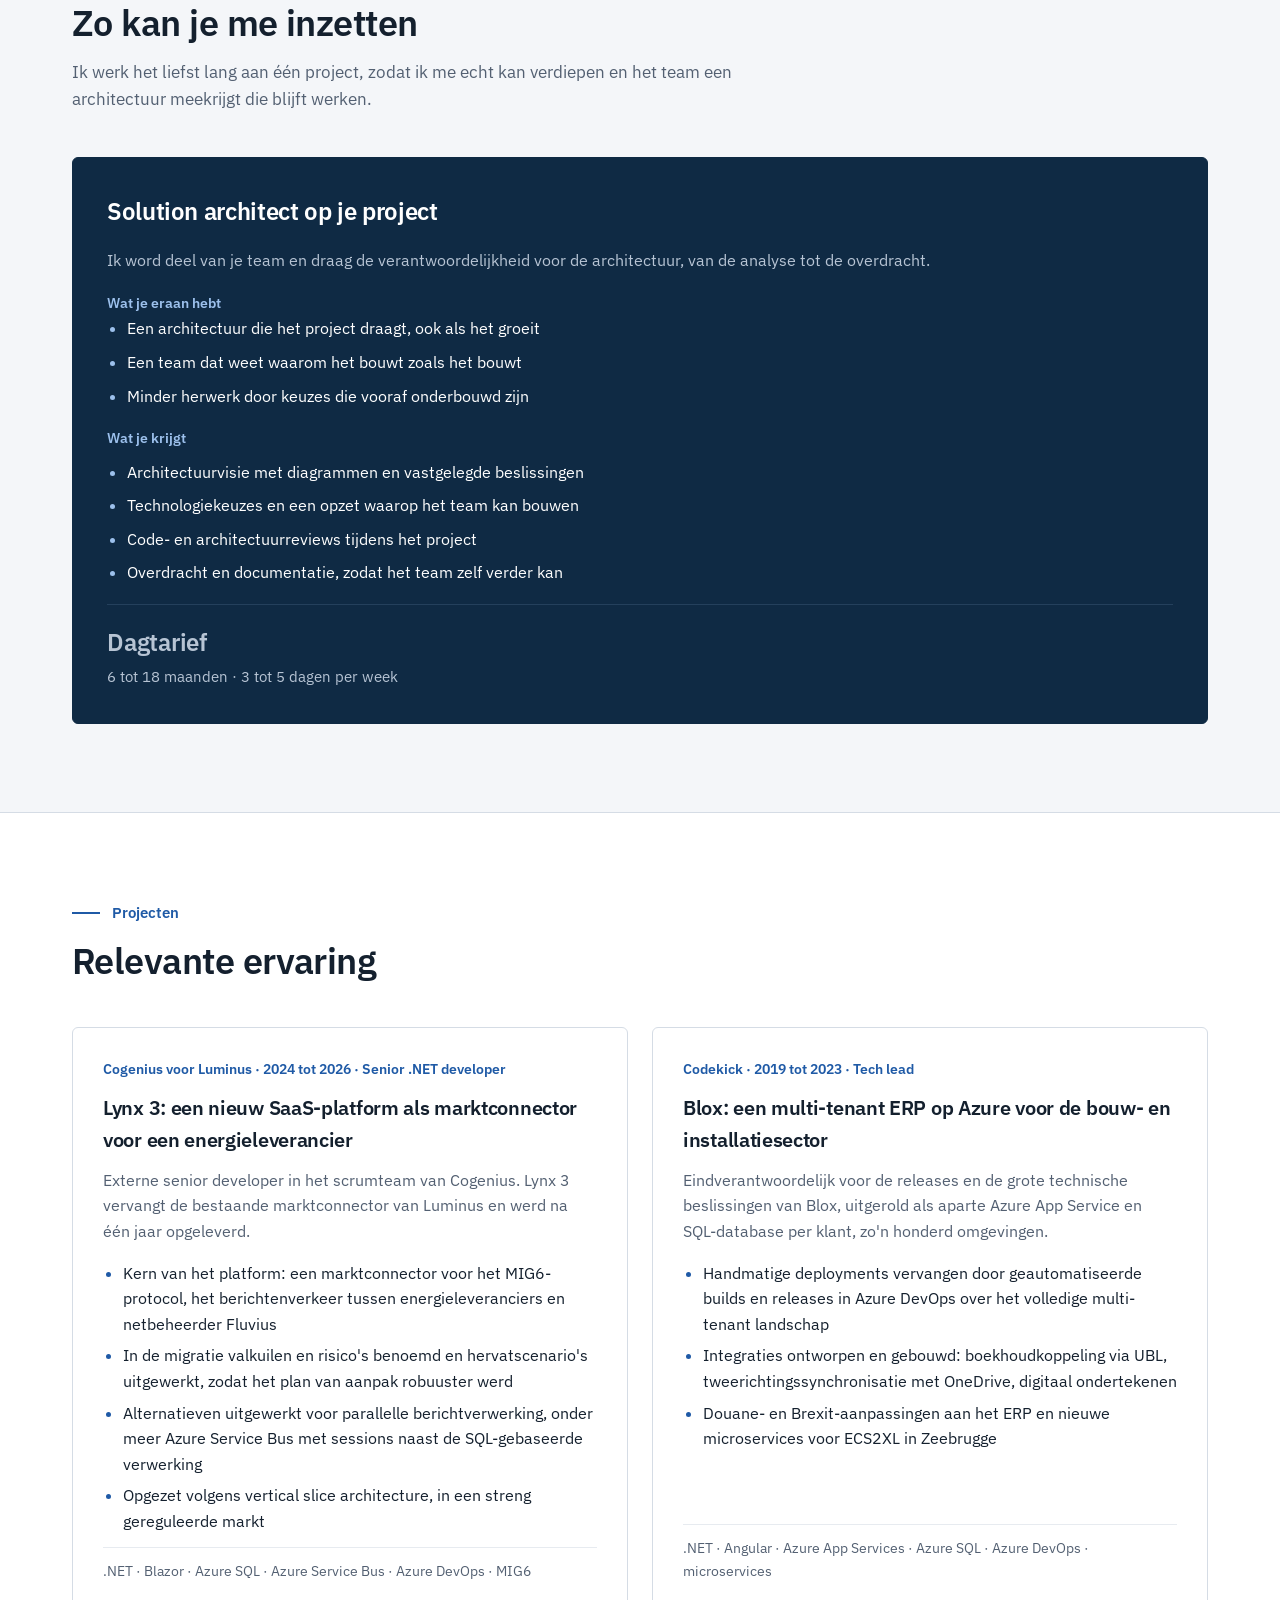
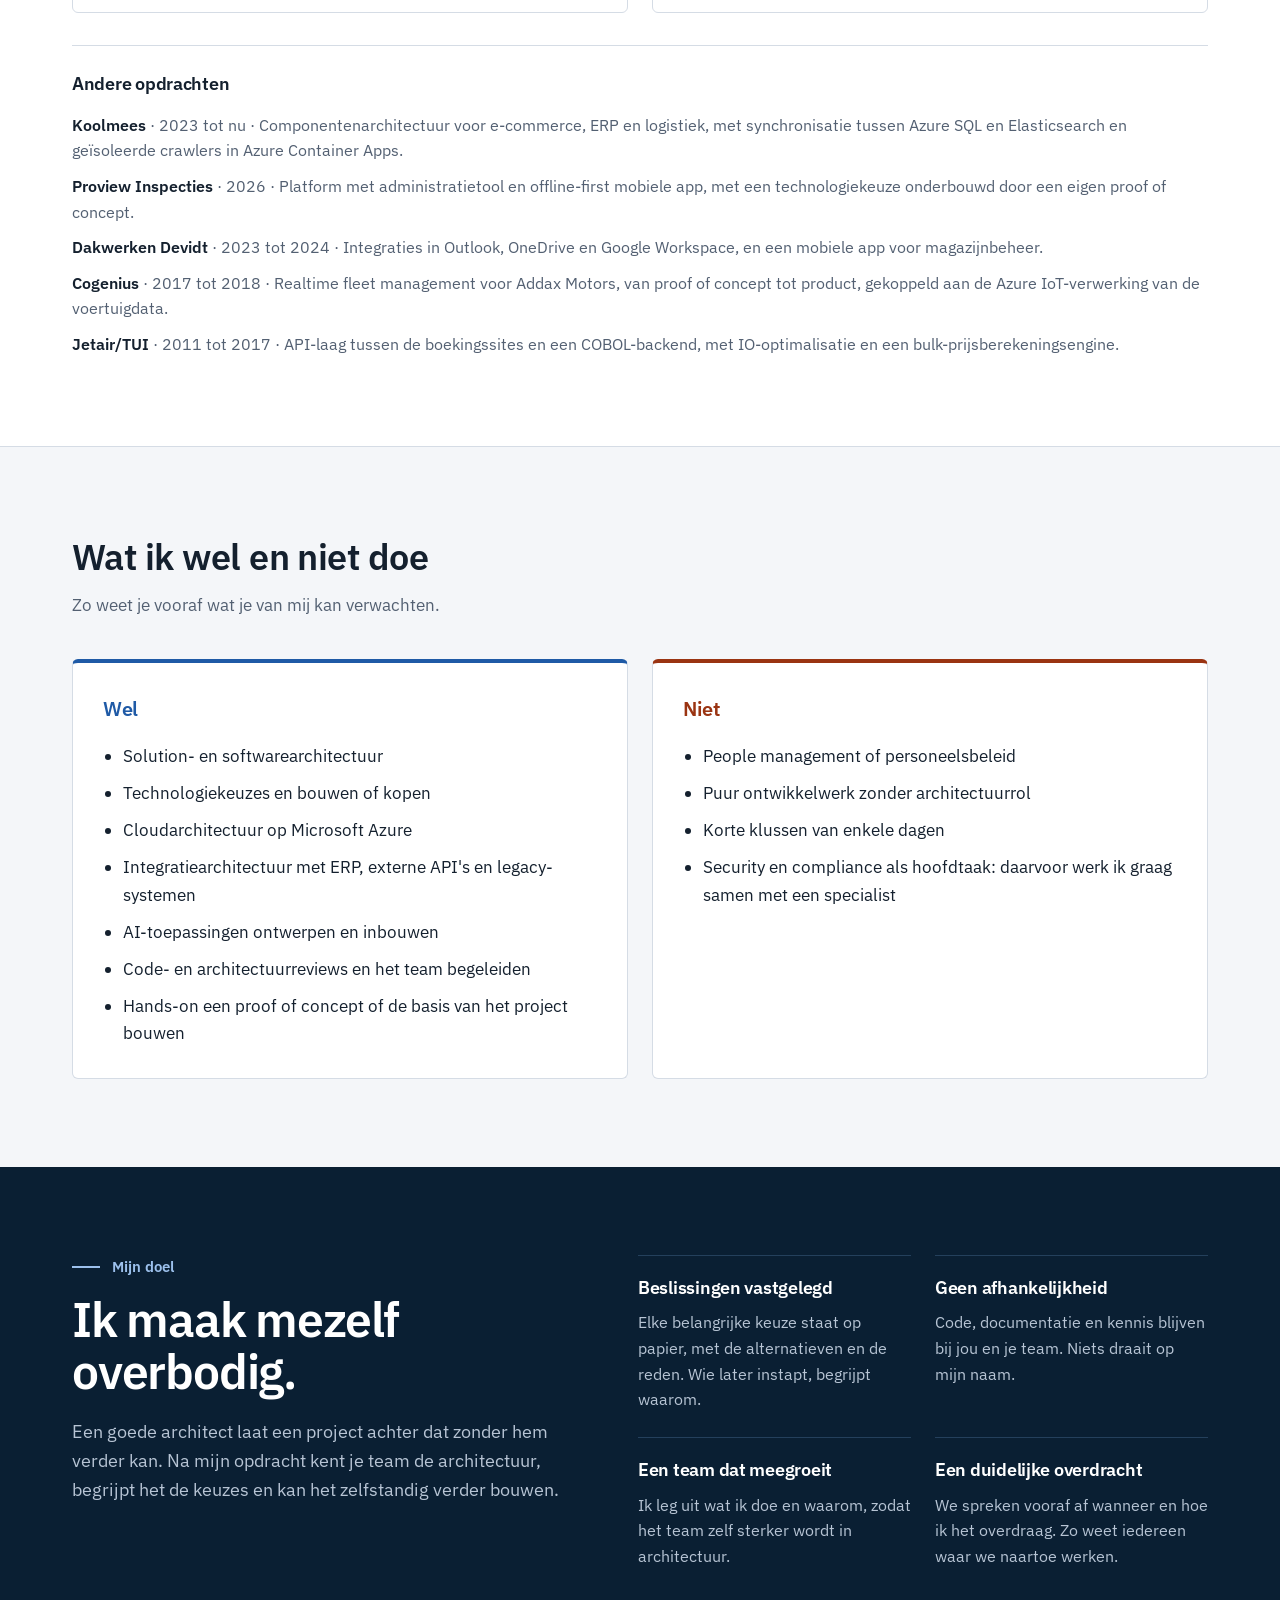
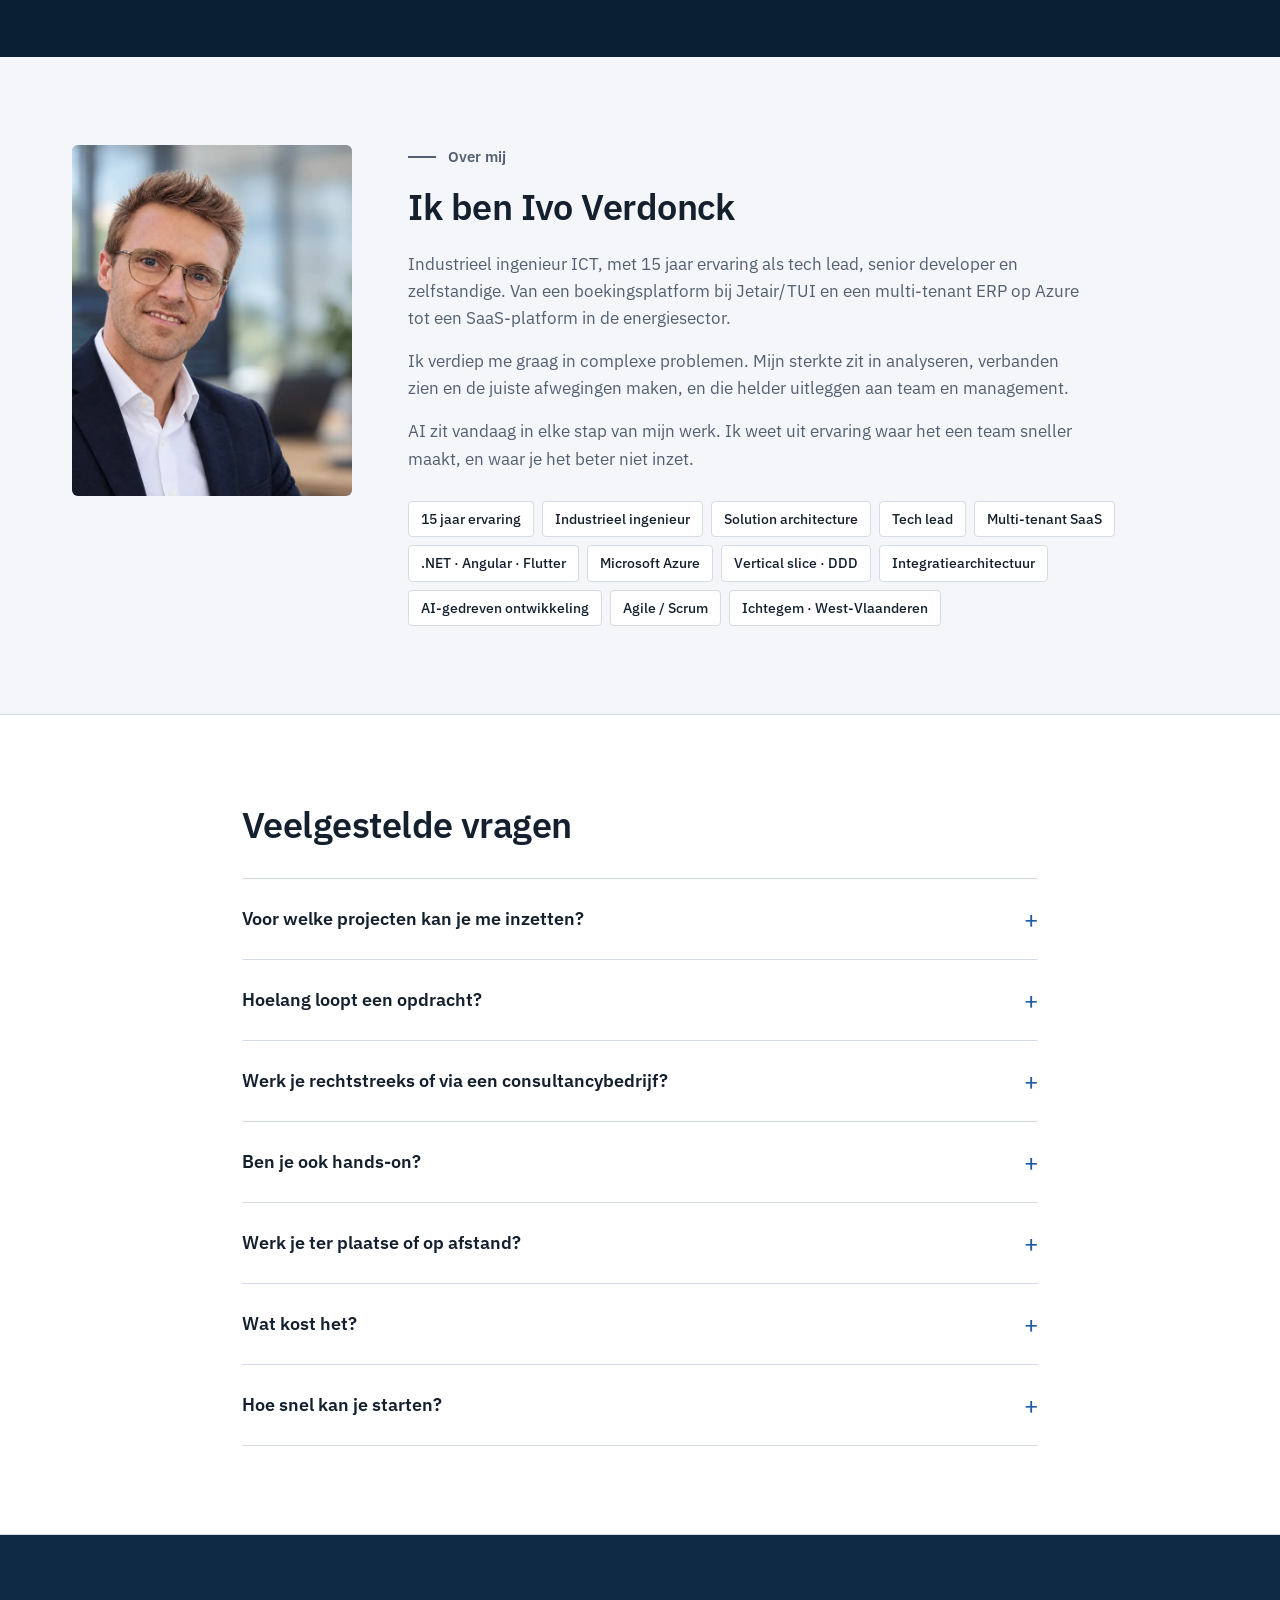
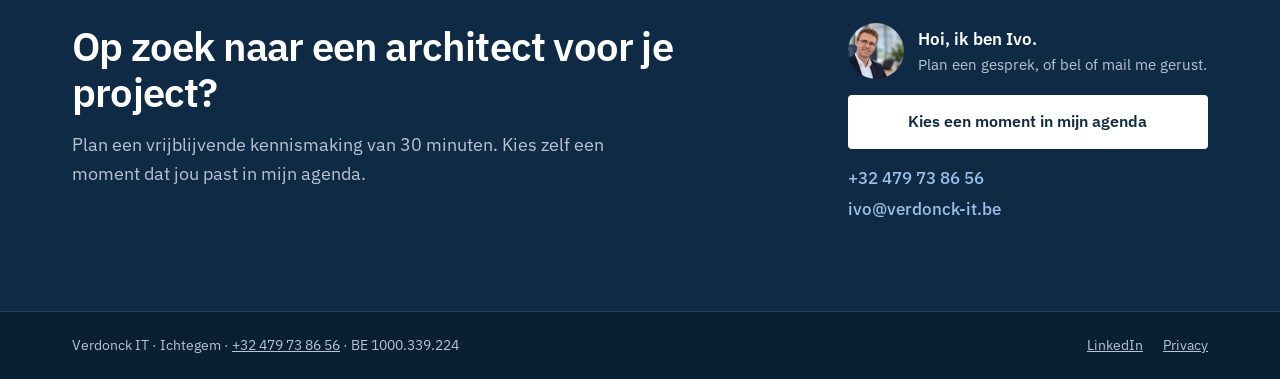
==== commit bed88762: "Periodes Dakwerken Devidt en Cogenius gecorrigeerd Co-Authored-By: Claude Opus 5.5 <noreply@anthropi" ====
--- a/index.html
+++ b/index.html
@@ -187,8 +187,8 @@
         <ul>
           <li><strong>Koolmees</strong> · 2023 tot nu · Componentenarchitectuur voor e-commerce, ERP en logistiek, met synchronisatie tussen Azure SQL en Elasticsearch en geïsoleerde crawlers in Azure Container Apps.</li>
           <li><strong>Proview Inspecties</strong> · 2026 · Platform met administratietool en offline-first mobiele app, met een technologiekeuze onderbouwd door een eigen proof of concept.</li>
-          <li><strong>Dakwerken Devidt</strong> · 2023 tot nu · Integraties in Outlook, OneDrive en Google Workspace, en een mobiele app voor magazijnbeheer.</li>
-          <li><strong>Cogenius</strong> · 2017 tot 2019 · Realtime fleet management voor Addax Motors, van proof of concept tot product, gekoppeld aan de Azure IoT-verwerking van de voertuigdata.</li>
+          <li><strong>Dakwerken Devidt</strong> · 2023 tot 2024 · Integraties in Outlook, OneDrive en Google Workspace, en een mobiele app voor magazijnbeheer.</li>
+          <li><strong>Cogenius</strong> · 2017 tot 2018 · Realtime fleet management voor Addax Motors, van proof of concept tot product, gekoppeld aan de Azure IoT-verwerking van de voertuigdata.</li>
           <li><strong>Jetair/TUI</strong> · 2011 tot 2017 · API-laag tussen de boekingssites en een COBOL-backend, met IO-optimalisatie en een bulk-prijsberekeningsengine.</li>
         </ul>
       </div>
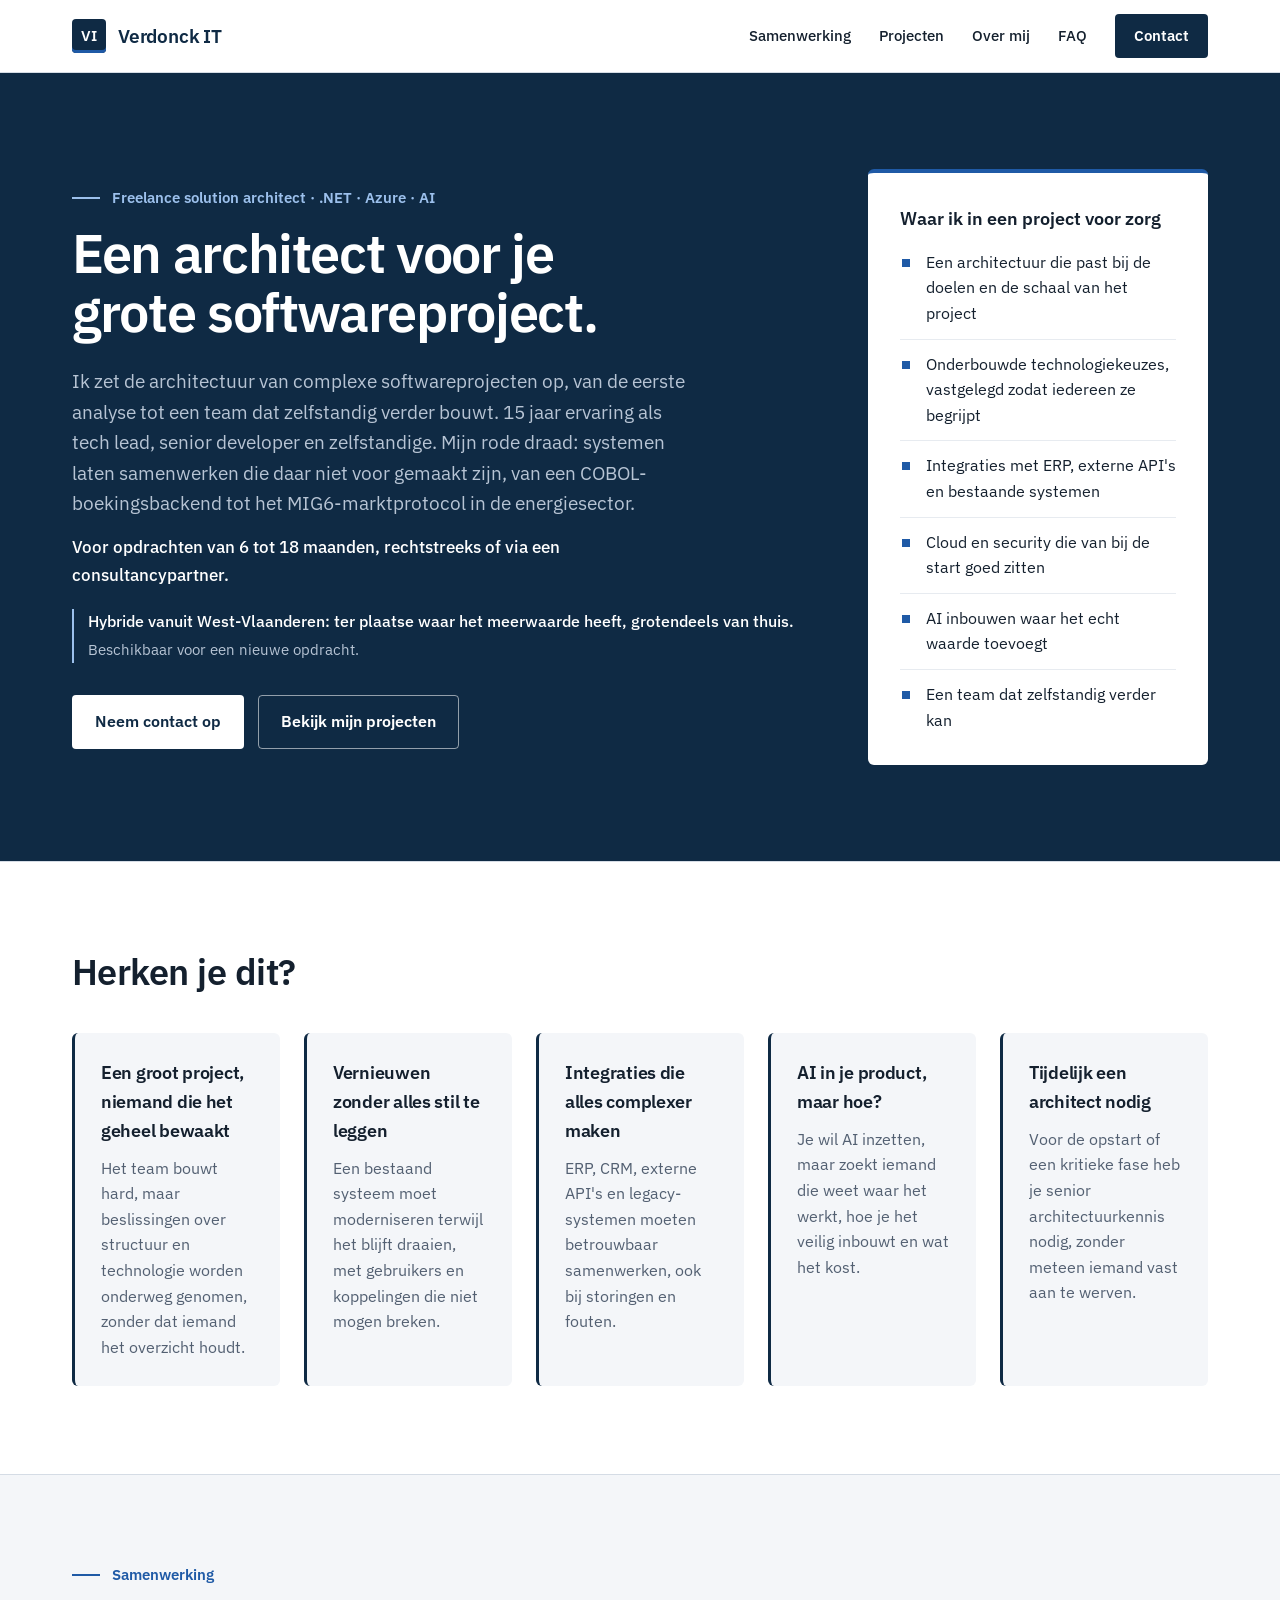
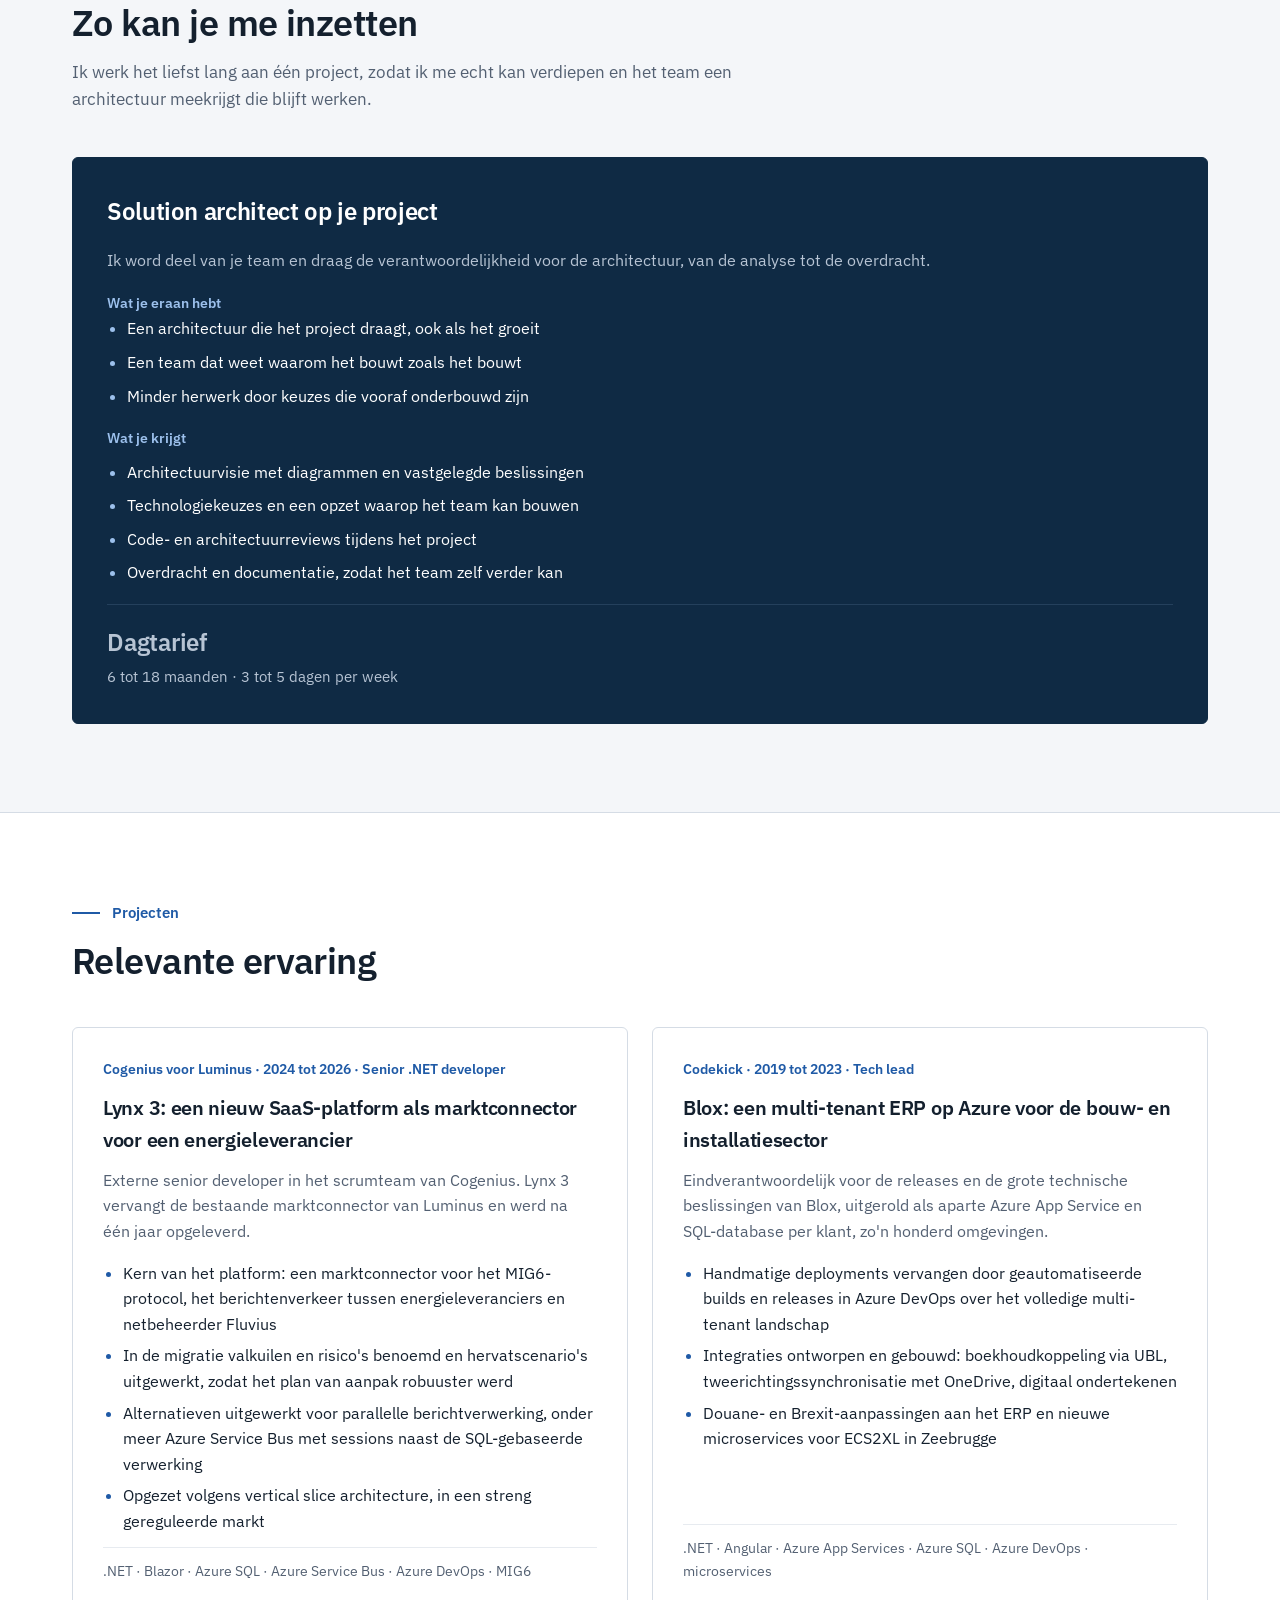
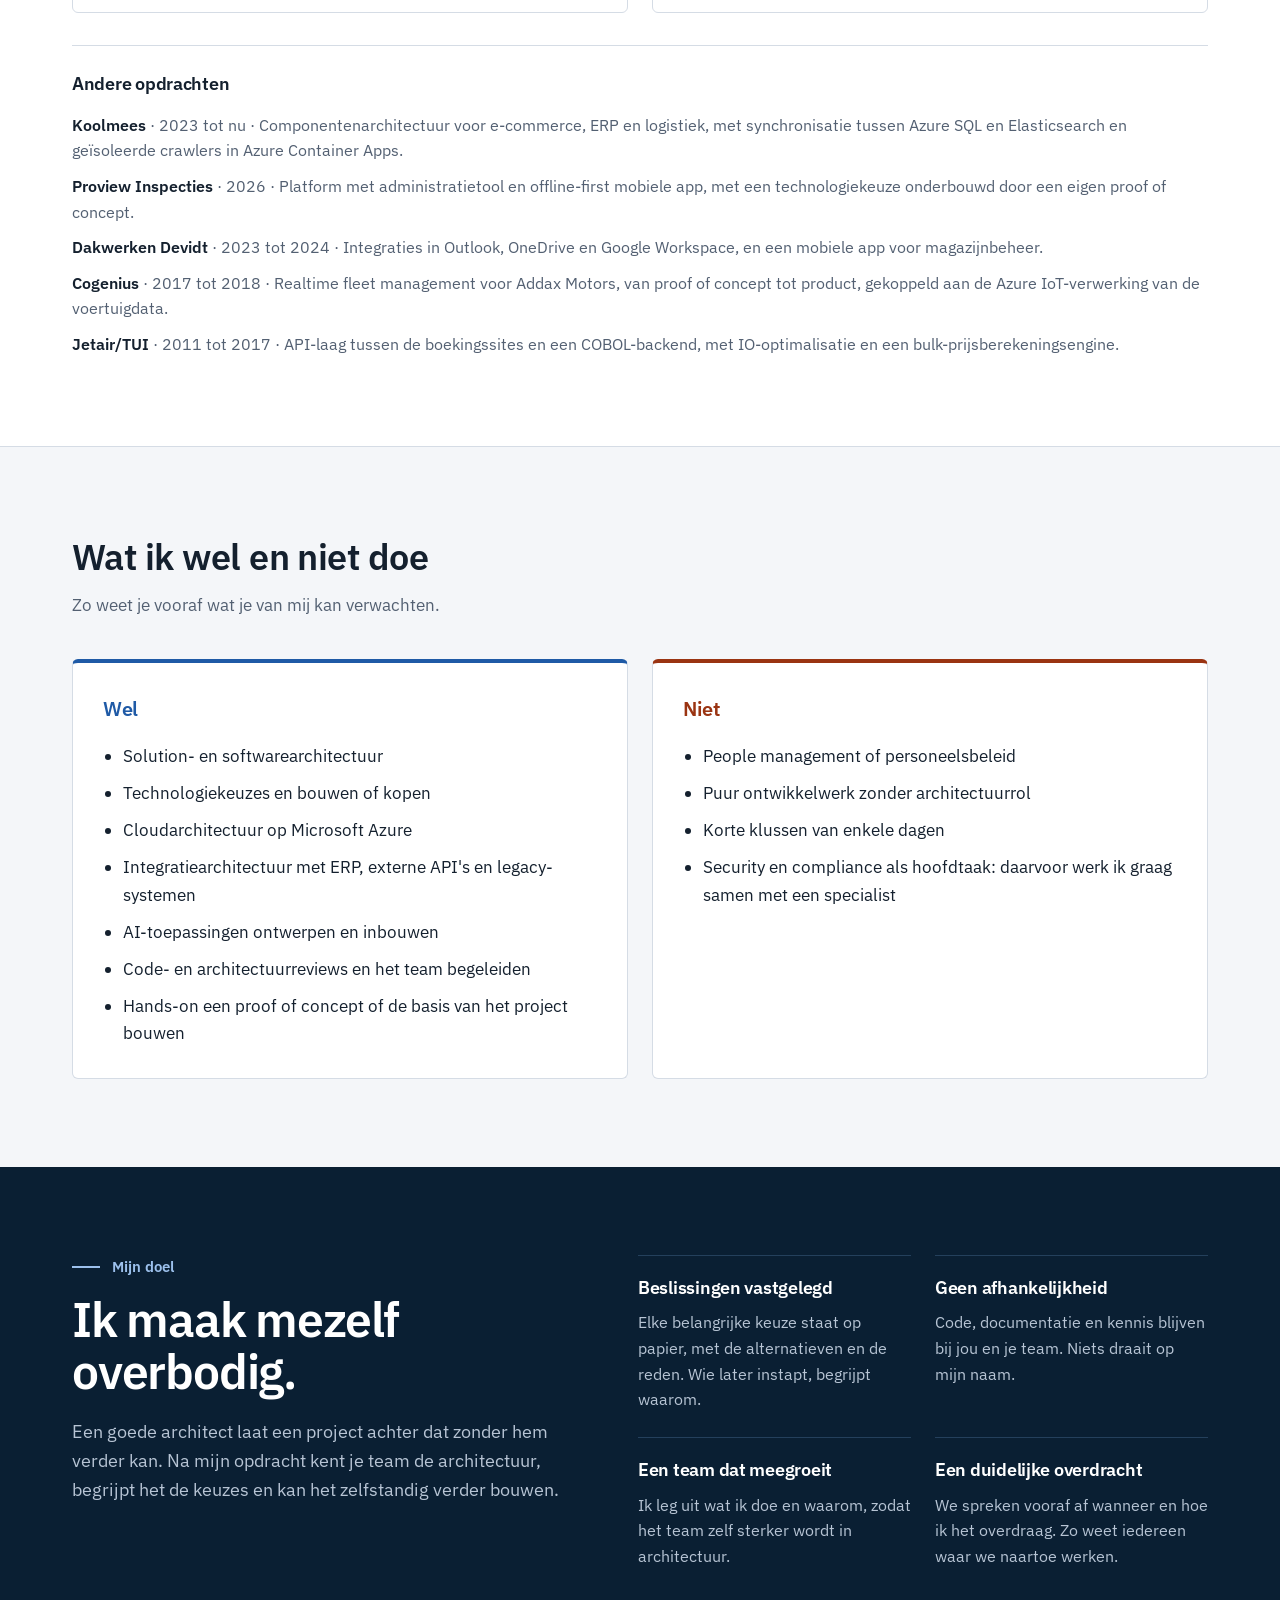
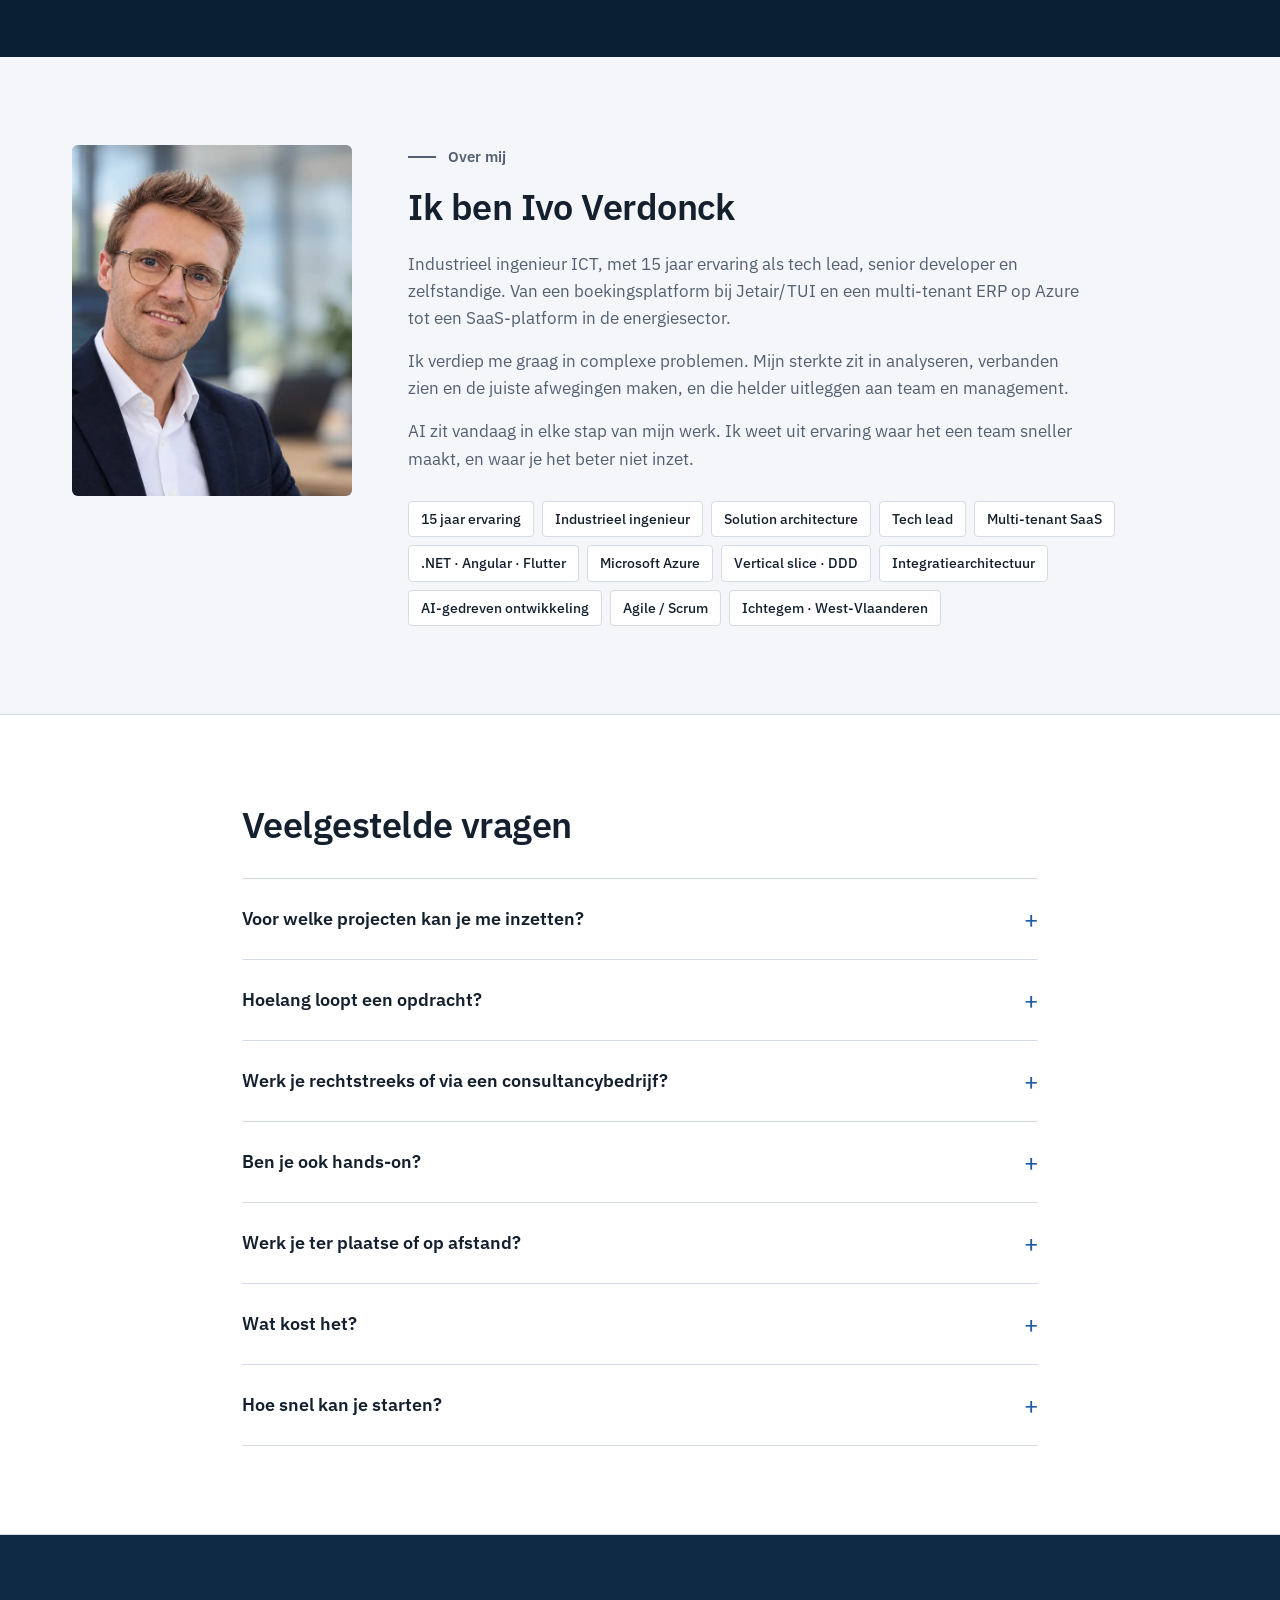
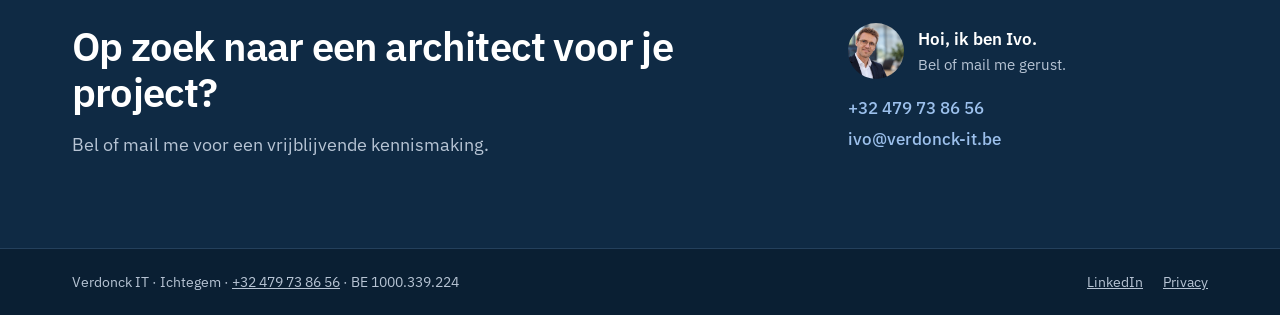
==== commit 5a11061e: "Cal.com-links vervangen door contact via telefoon en e-mail Co-Authored-By: Claude Opus 5.5 <noreply" ====
--- a/index.html
+++ b/index.html
@@ -51,7 +51,7 @@
       <a href="#projecten">Projecten</a>
       <a href="#over">Over mij</a>
       <a href="#faq">FAQ</a>
-      <a href="https://cal.com/ivo-verdonck-w8bzwq/30min" class="btn btn-dark" target="_blank" rel="noopener">Plan een kennismaking</a>
+      <a href="#contact" class="btn btn-dark">Contact</a>
     </div>
   </nav>
 </header>
@@ -68,7 +68,7 @@
       <p class="independent">Voor opdrachten van 6 tot 18 maanden, rechtstreeks of via een consultancypartner.</p>
       <p class="audience">Hybride vanuit West-Vlaanderen: ter plaatse waar het meerwaarde heeft, grotendeels van thuis.<br><span class="audience-alt">Beschikbaar voor een nieuwe opdracht.</span></p>
       <div class="actions">
-        <a href="https://cal.com/ivo-verdonck-w8bzwq/30min" class="btn btn-primary" target="_blank" rel="noopener">Plan een kennismaking (30 min)</a>
+        <a href="#contact" class="btn btn-primary">Neem contact op</a>
         <a href="#projecten" class="btn btn-outline">Bekijk mijn projecten</a>
       </div>
     </div>
@@ -326,7 +326,7 @@
   <div class="container section contact-inner">
     <div class="contact-main">
       <h2>Op zoek naar een architect voor je project?</h2>
-      <p class="intro">Plan een vrijblijvende kennismaking van 30 minuten. Kies zelf een moment dat jou past in mijn agenda.</p>
+      <p class="intro">Bel of mail me voor een vrijblijvende kennismaking.</p>
     </div>
     <div class="contact-side">
       <div class="contact-person">
@@ -336,10 +336,9 @@
         </picture>
         <div>
           <p class="hello">Hoi, ik ben Ivo.</p>
-          <p class="small">Plan een gesprek, of bel of mail me gerust.</p>
-        </div>
-      </div>
-      <a class="btn btn-light" href="https://cal.com/ivo-verdonck-w8bzwq/30min" target="_blank" rel="noopener">Kies een moment in mijn agenda</a>
+          <p class="small">Bel of mail me gerust.</p>
+        </div>
+      </div>
       <p class="contact-lines">
         <a href="tel:+32479738656">+32 479 73 86 56</a>
         <a href="mailto:ivo@verdonck-it.be?subject=Opdracht%20solution%20architect">ivo@verdonck-it.be</a>
